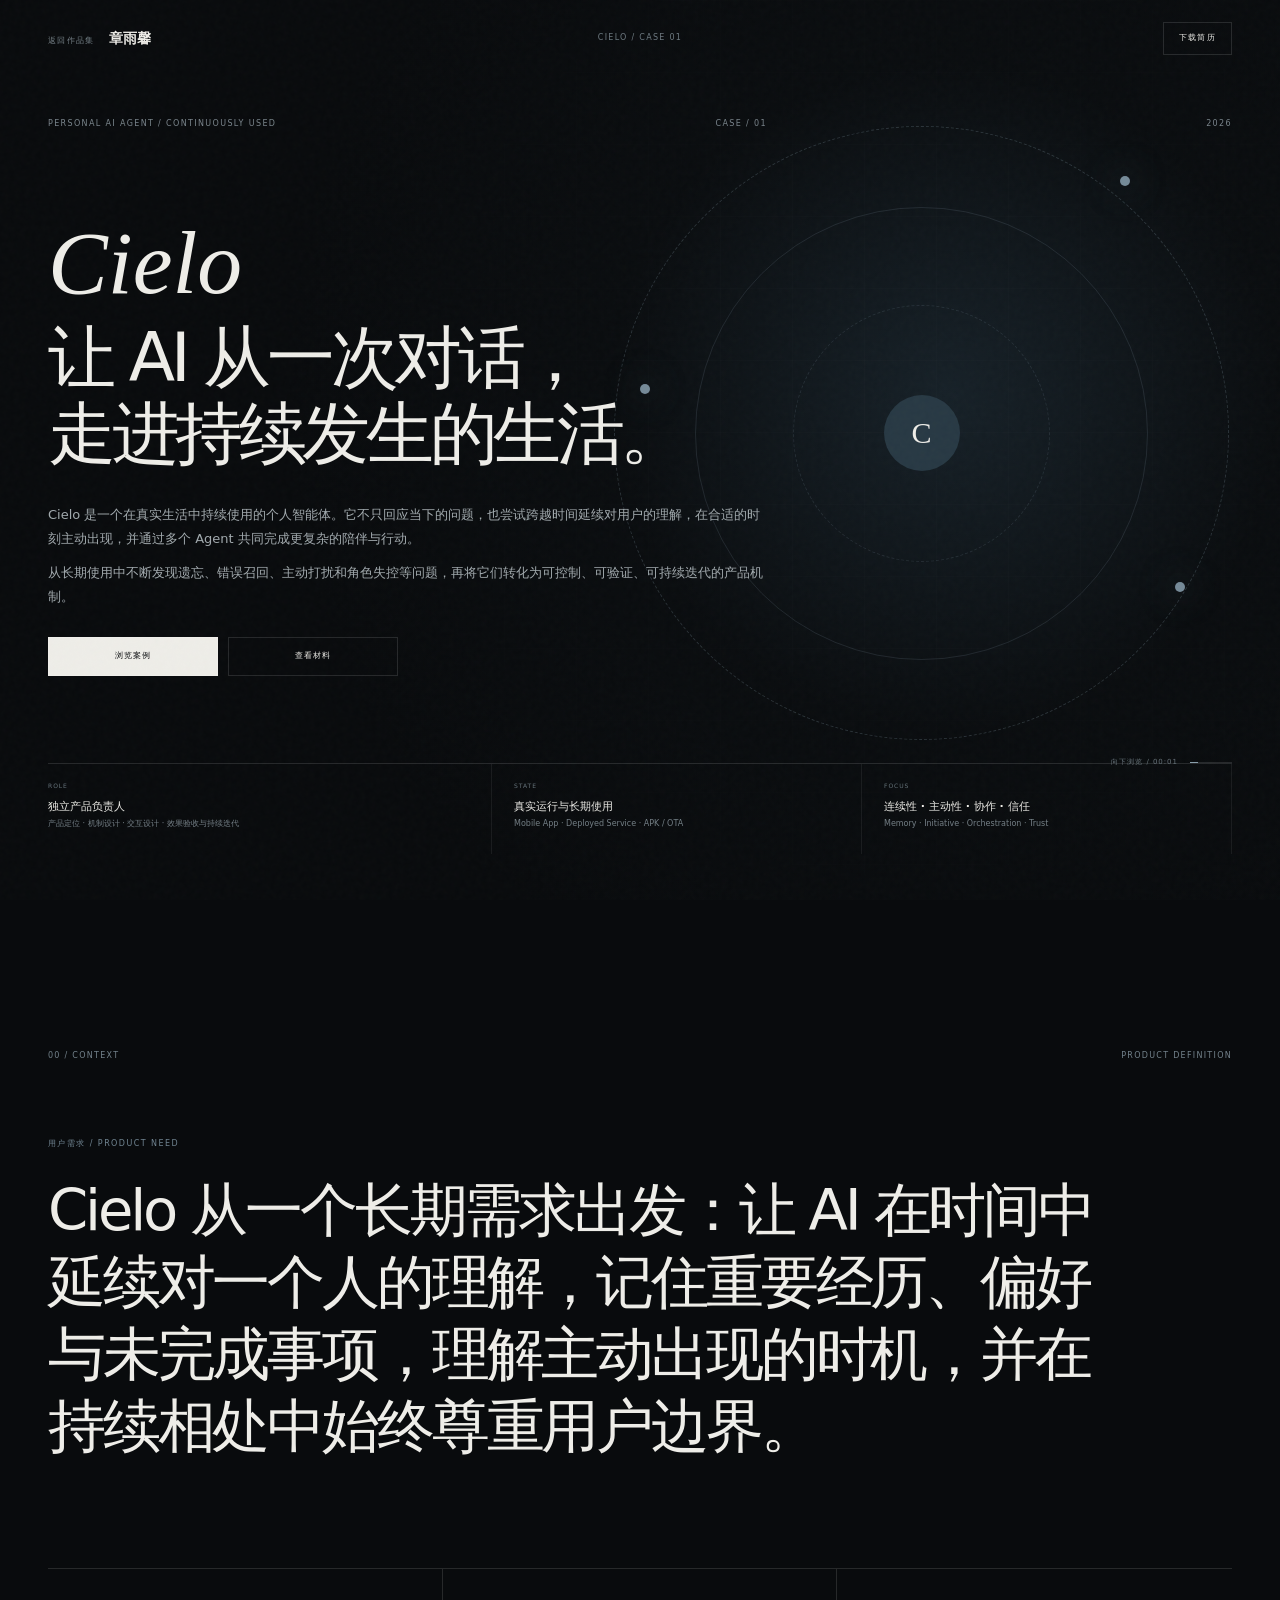
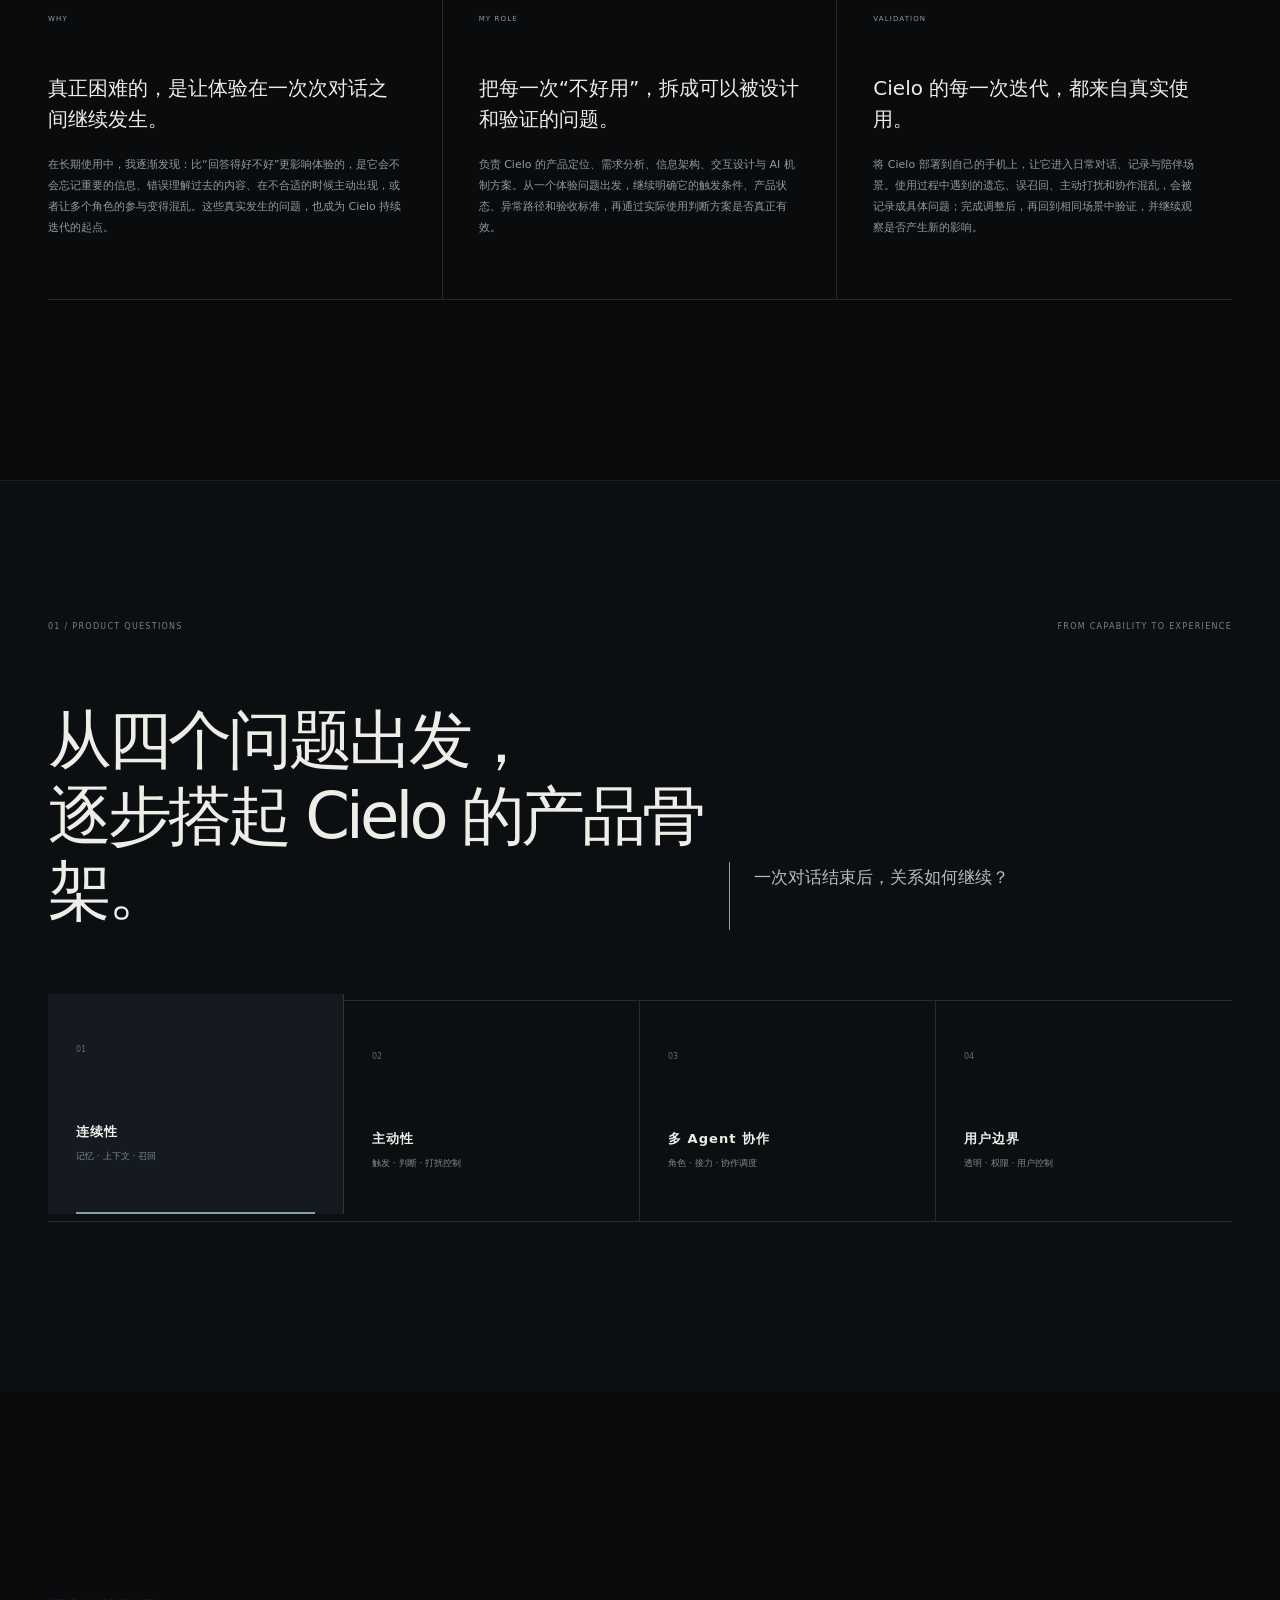
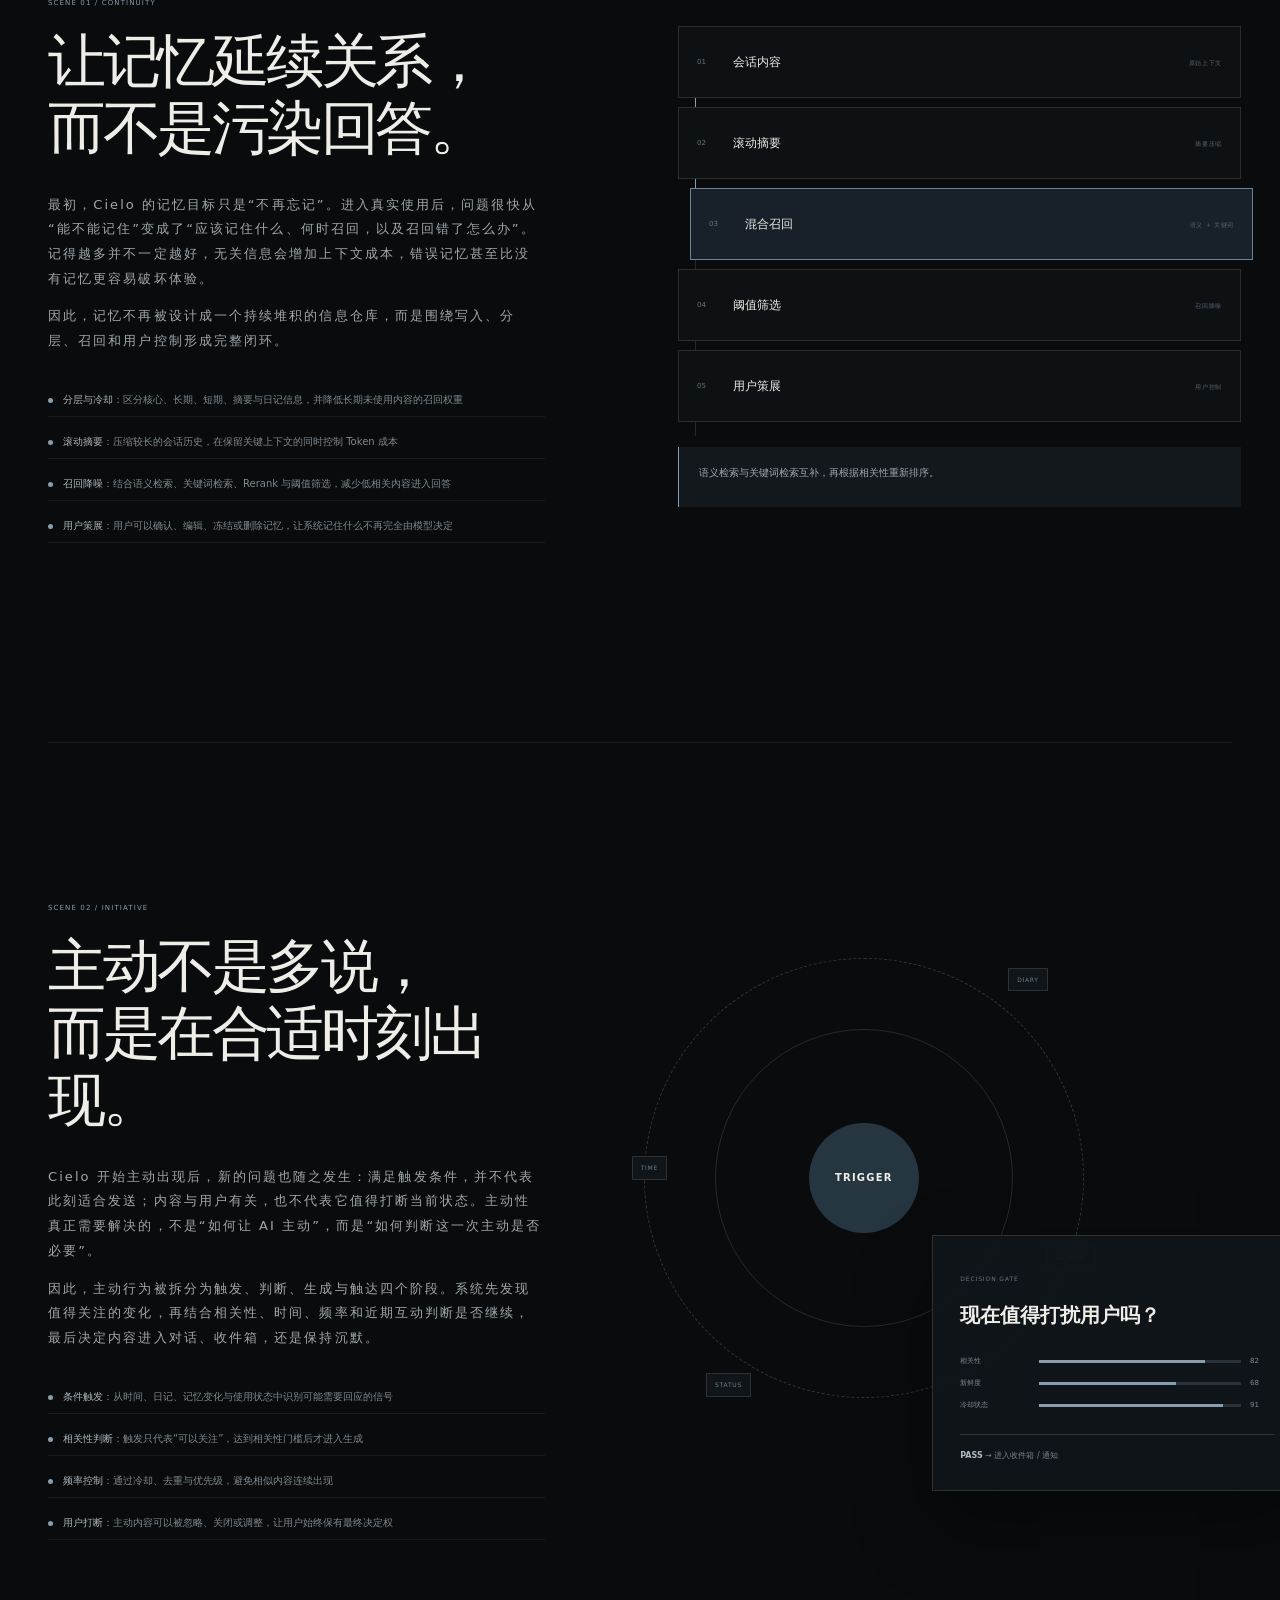
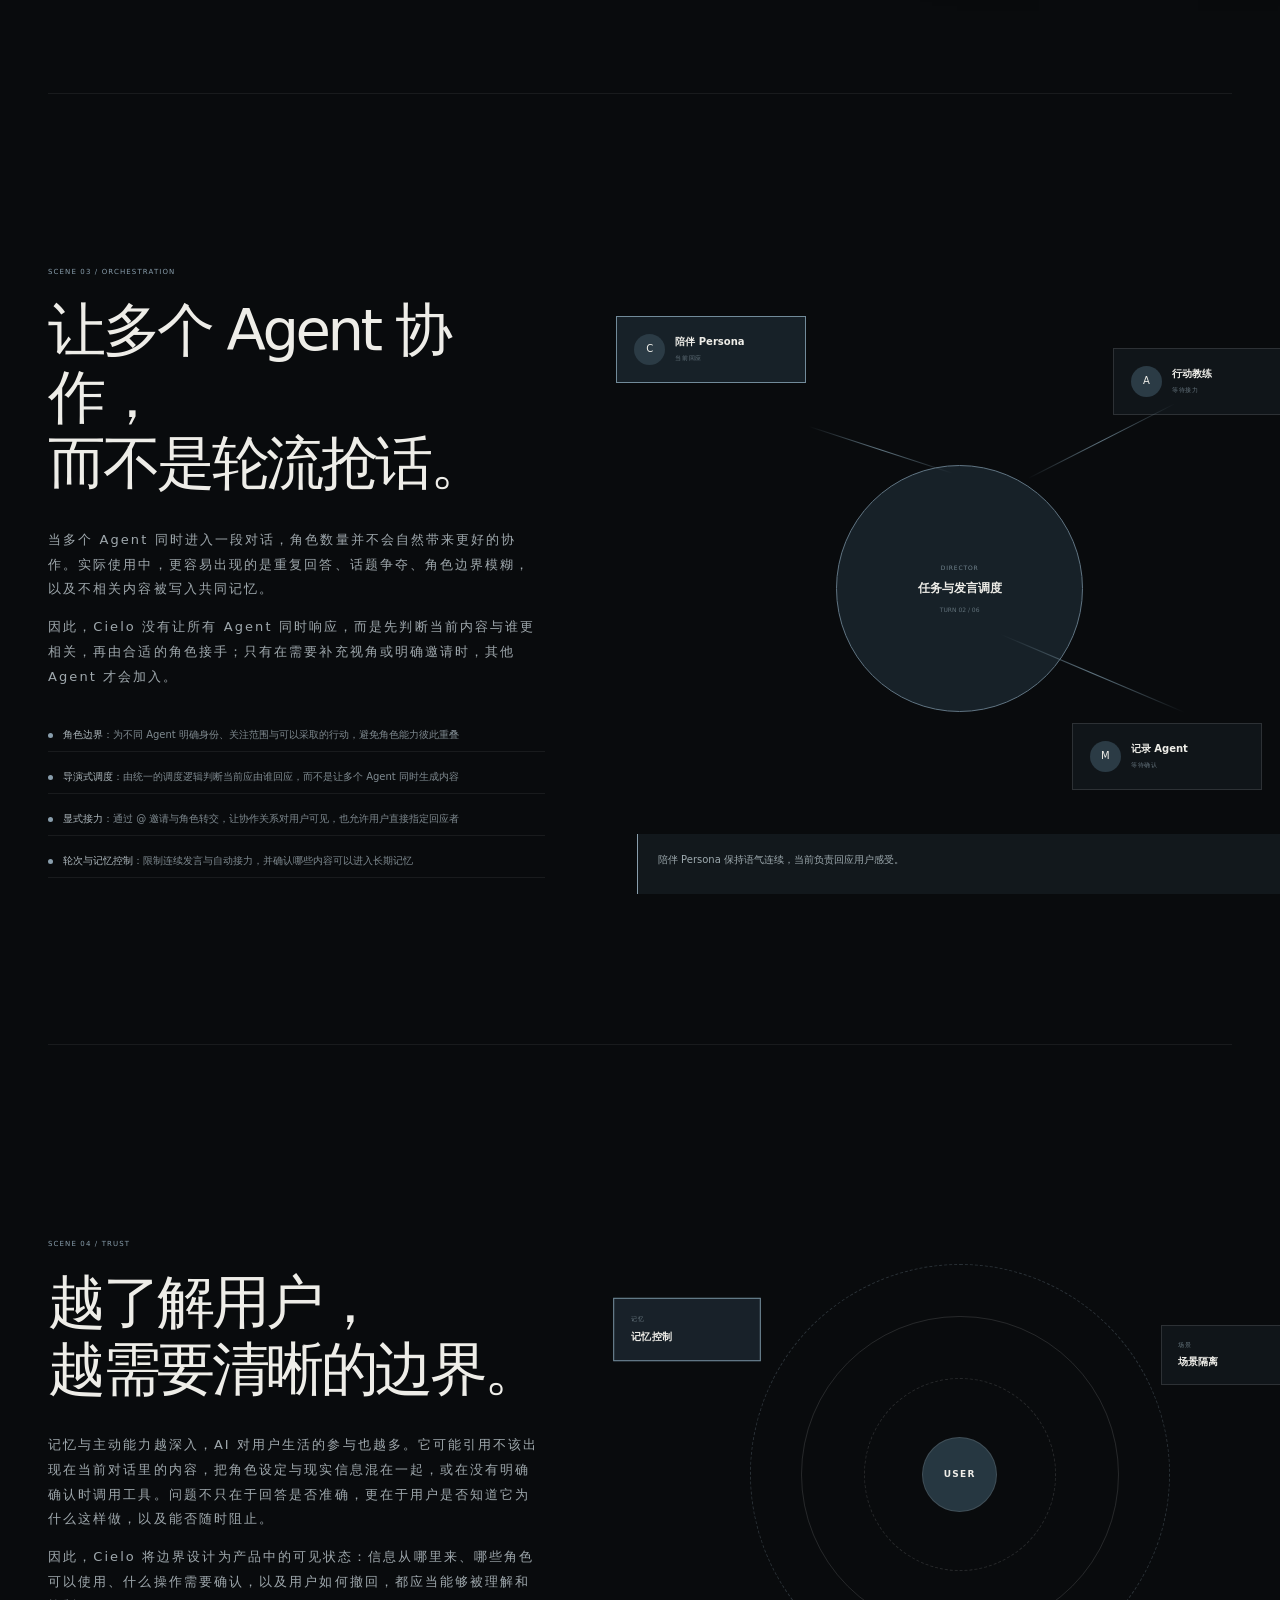
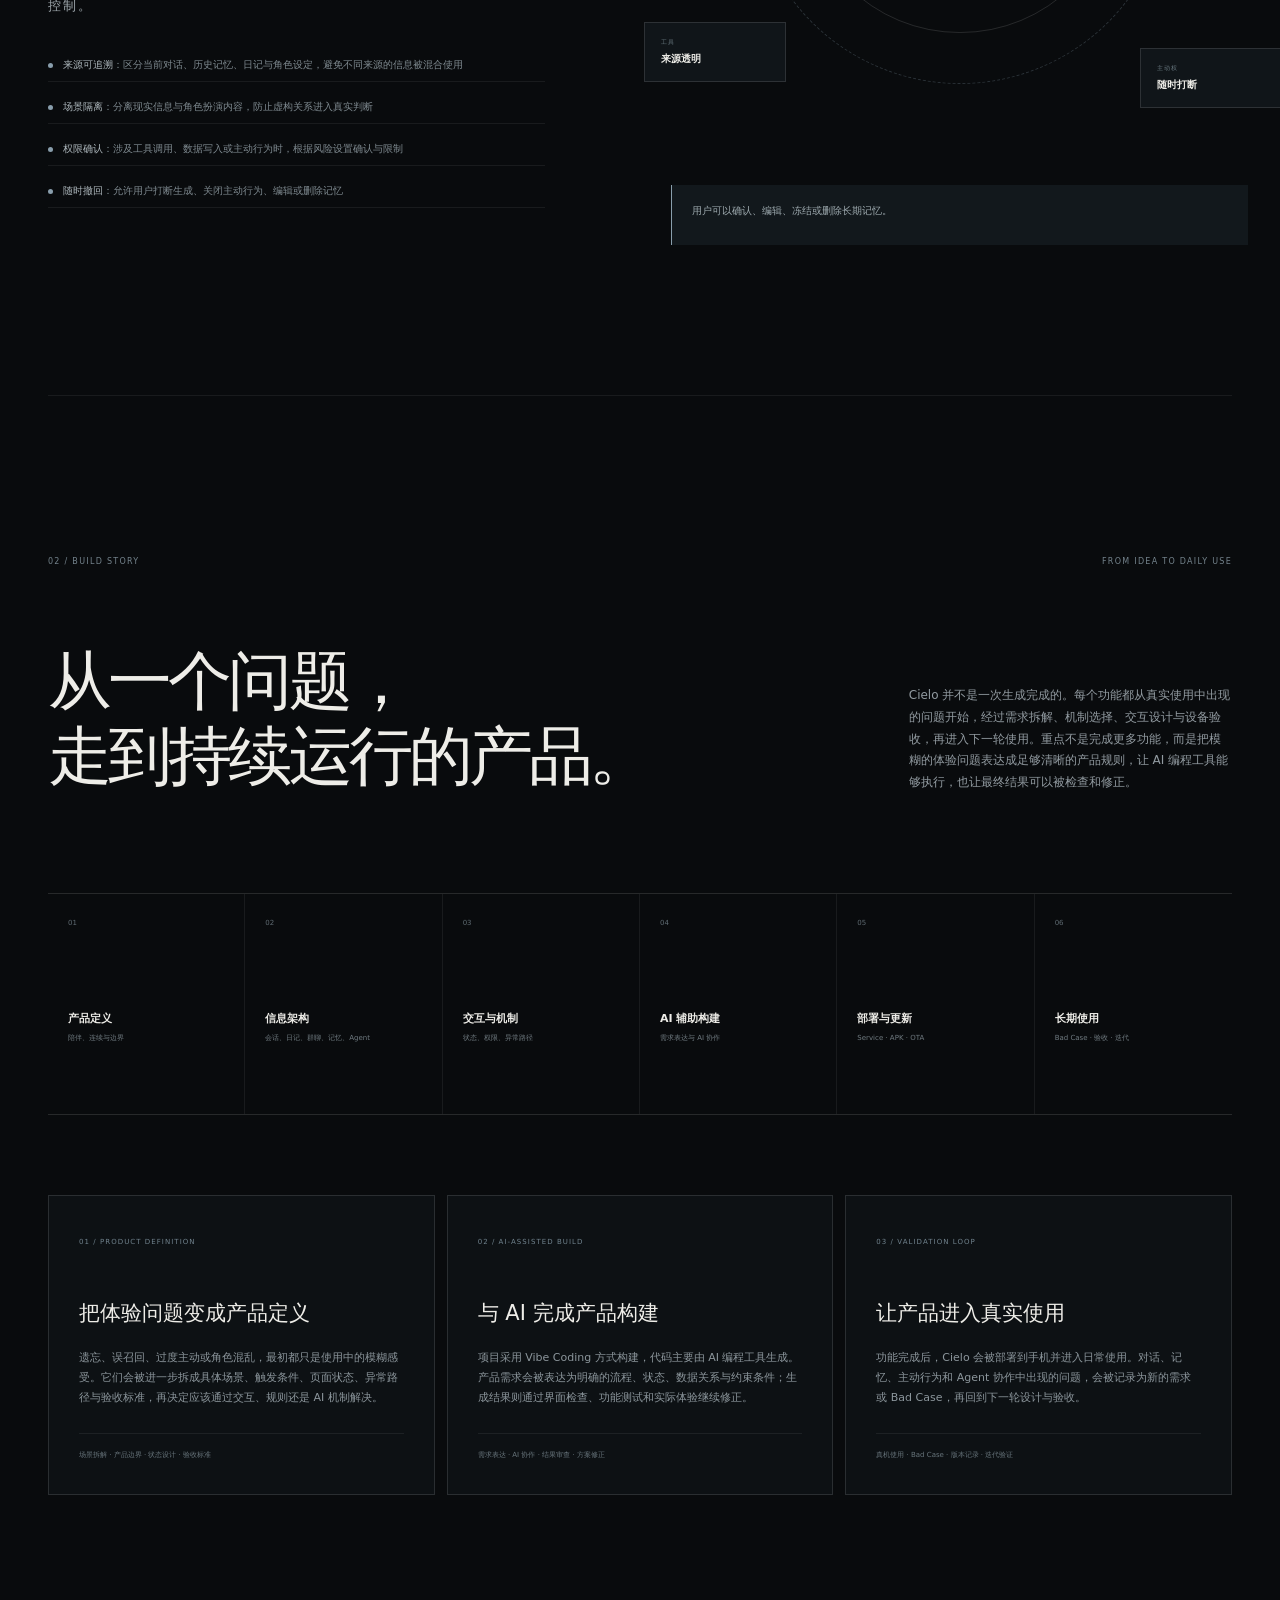
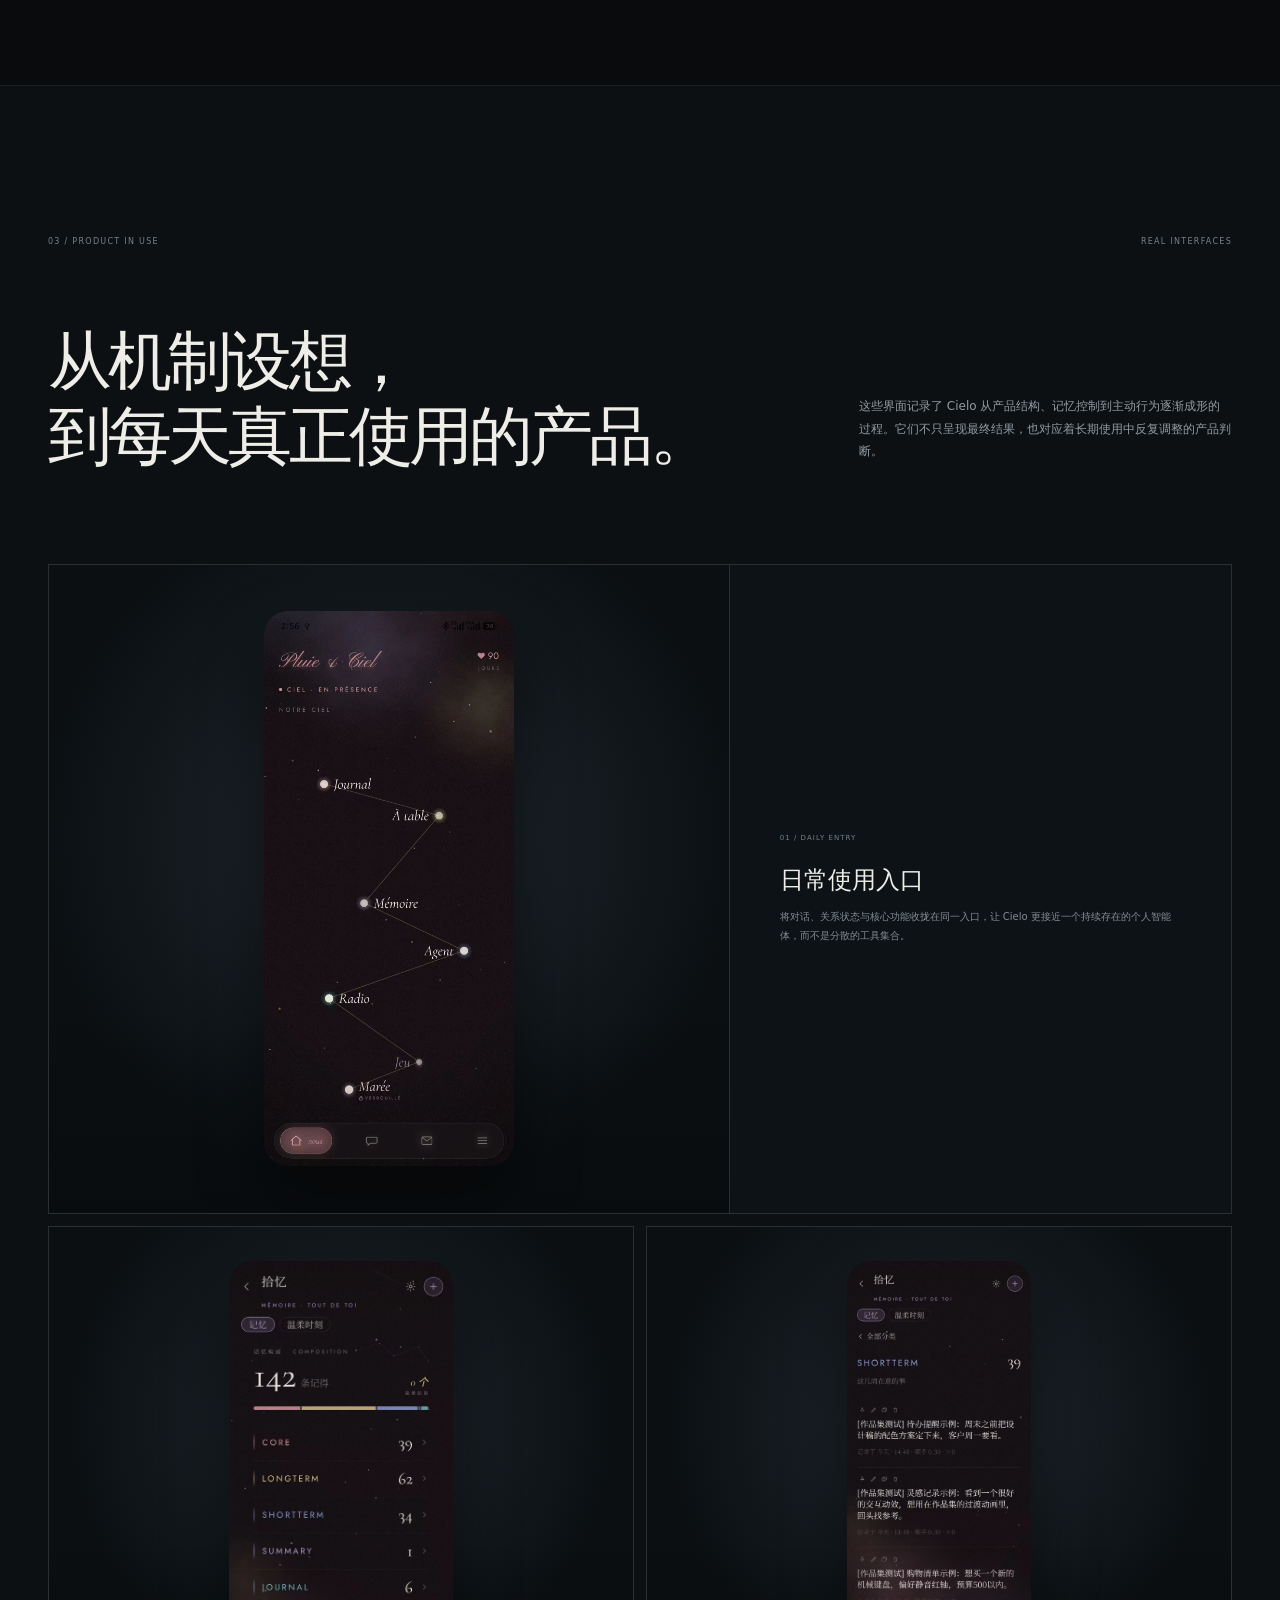
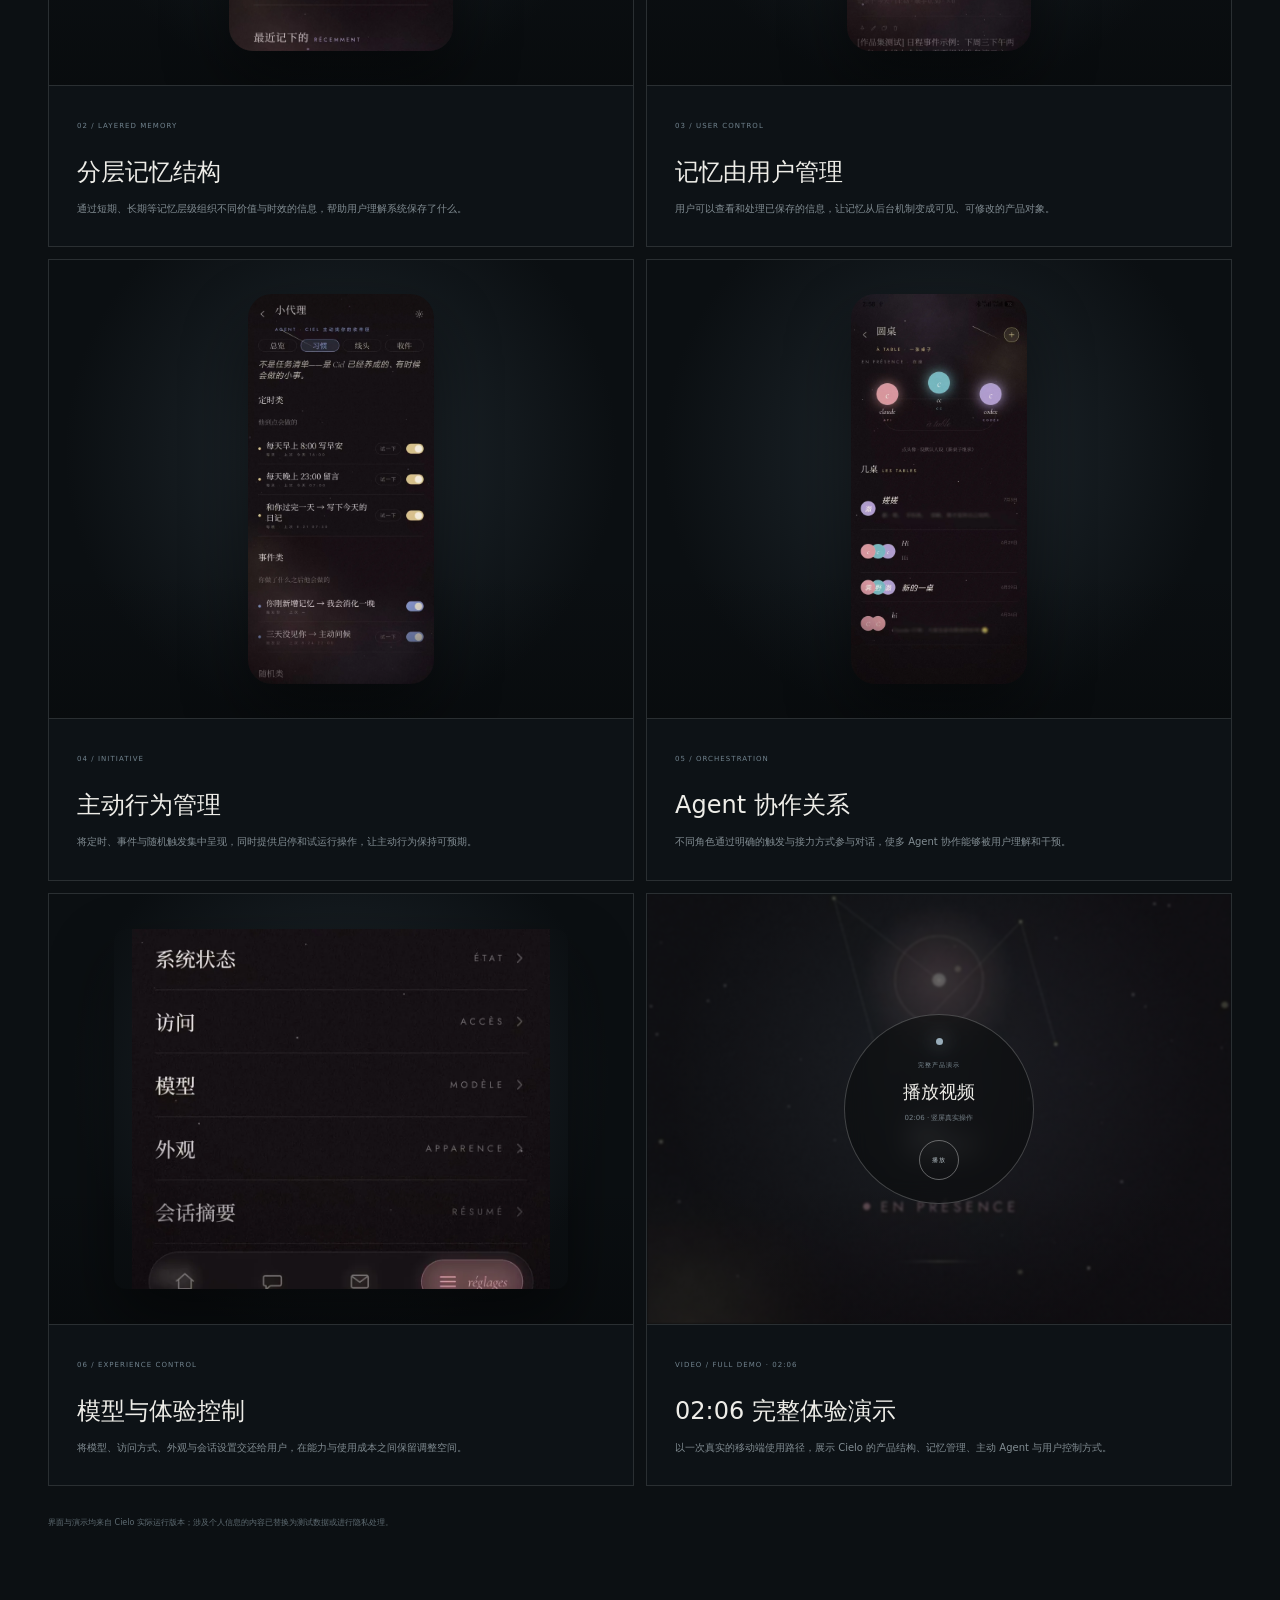
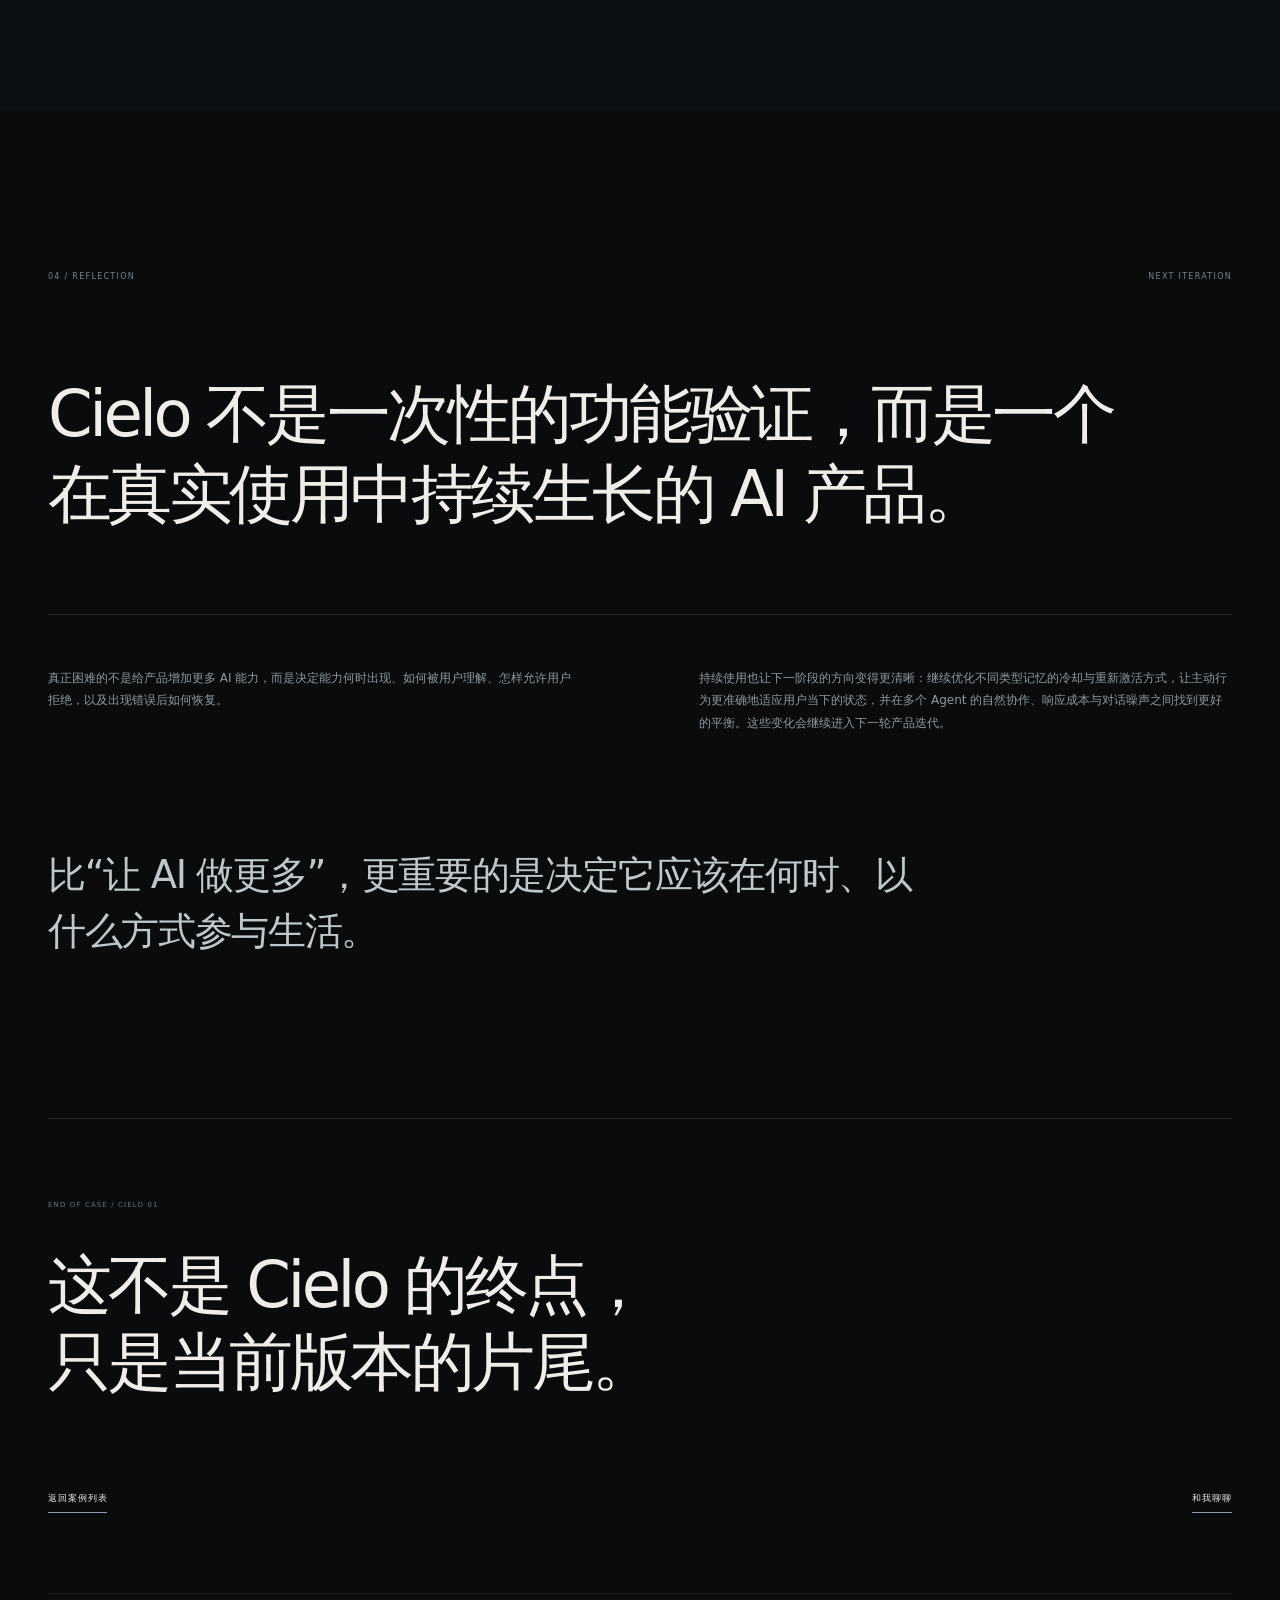
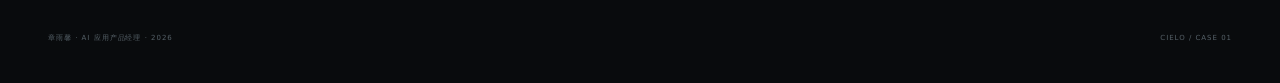
==== cases/cielo.html @ 3bcd524c "Redesign AI product manager portfolio" ====
<!doctype html>
<html lang="zh-CN">
<head>
  <meta charset="utf-8">
  <meta name="viewport" content="width=device-width, initial-scale=1">
  <meta name="description" content="Cielo 个人智能体产品案例：长期记忆、主动触发、多 Agent 协作与用户边界。">
  <meta name="theme-color" content="#090b0d">
  <title>Cielo｜章雨馨 AI 产品案例</title>
  <link rel="icon" href="data:image/svg+xml,%3Csvg xmlns='http://www.w3.org/2000/svg' viewBox='0 0 64 64'%3E%3Crect width='64' height='64' rx='16' fill='%23090b0d'/%3E%3Ccircle cx='32' cy='32' r='15' fill='none' stroke='%23a8b5bf' stroke-width='2'/%3E%3Ccircle cx='32' cy='32' r='4' fill='%23a8b5bf'/%3E%3C/svg%3E">
  <link rel="stylesheet" href="cielo.css">
  <script src="cielo.js" defer></script>
</head>
<body>
  <a class="skip" href="#content">跳到案例正文</a>
  <div class="grain" aria-hidden="true"></div>
  <div class="page-progress" aria-hidden="true"><i data-progress></i></div>

  <header class="case-nav" data-nav>
    <a class="back" href="../index.html#work"><span>返回作品集</span><b>章雨馨</b></a>
    <p>CIELO / CASE 01</p>
    <a class="resume" href="../assets/zhangyuxin-ai-product-manager.pdf" download>下载简历</a>
  </header>

  <main id="content">
    <section class="case-hero" data-hero>
      <div class="hero-grid" aria-hidden="true"></div>
      <div class="hero-orbit" aria-hidden="true"><i></i><i></i><i></i><b>C</b></div>
      <div class="hero-inner shell">
        <div class="hero-meta enter"><span>PERSONAL AI AGENT / CONTINUOUSLY USED</span><span>CASE / 01</span><span>2026</span></div>
        <div class="hero-main">
          <p class="case-name enter">Cielo</p>
          <h1 class="enter">让 AI 从一次对话，<br>走进持续发生的生活。</h1>
          <div class="hero-summary enter">
            <p>Cielo 是一个在真实生活中持续使用的个人智能体。它不只回应当下的问题，也尝试跨越时间延续对用户的理解，在合适的时刻主动出现，并通过多个 Agent 共同完成更复杂的陪伴与行动。</p>
            <p>从长期使用中不断发现遗忘、错误召回、主动打扰和角色失控等问题，再将它们转化为可控制、可验证、可持续迭代的产品机制。</p>
          </div>
          <div class="hero-actions enter"><a href="#story">浏览案例</a><a href="#evidence">查看材料</a></div>
        </div>
        <div class="hero-bottom enter">
          <div><small>ROLE</small><strong>独立产品负责人</strong><span>产品定位 · 机制设计 · 交互设计 · 效果验收与持续迭代</span></div>
          <div><small>STATE</small><strong>真实运行与长期使用</strong><span>Mobile App · Deployed Service · APK / OTA</span></div>
          <div><small>FOCUS</small><strong>连续性 · 主动性 · 协作 · 信任</strong><span>Memory · Initiative · Orchestration · Trust</span></div>
        </div>
        <a class="scroll" href="#overview"><span>向下浏览 / 00:01</span><i></i></a>
      </div>
    </section>

    <section class="overview shell" id="overview">
        <div class="section-label reveal"><span>00 / CONTEXT</span><span>PRODUCT DEFINITION</span></div>
        <div class="overview-title reveal">
          <span class="overview-eyebrow">用户需求 / PRODUCT NEED</span>
          <p>Cielo 从一个长期需求出发：让 AI 在时间中延续对一个人的理解，记住重要经历、偏好与未完成事项，理解主动出现的时机，并在持续相处中始终尊重用户边界。</p>
        </div>
      <div class="overview-grid reveal">
        <article><span>WHY</span><h2>真正困难的，是让体验在一次次对话之间继续发生。</h2><p>在长期使用中，我逐渐发现：比“回答得好不好”更影响体验的，是它会不会忘记重要的信息、错误理解过去的内容、在不合适的时候主动出现，或者让多个角色的参与变得混乱。这些真实发生的问题，也成为 Cielo 持续迭代的起点。</p></article>
        <article><span>MY ROLE</span><h2>把每一次“不好用”，拆成可以被设计和验证的问题。</h2><p>负责 Cielo 的产品定位、需求分析、信息架构、交互设计与 AI 机制方案。从一个体验问题出发，继续明确它的触发条件、产品状态、异常路径和验收标准，再通过实际使用判断方案是否真正有效。</p></article>
        <article><span>VALIDATION</span><h2>Cielo 的每一次迭代，都来自真实使用。</h2><p>将 Cielo 部署到自己的手机上，让它进入日常对话、记录与陪伴场景。使用过程中遇到的遗忘、误召回、主动打扰和协作混乱，会被记录成具体问题；完成调整后，再回到相同场景中验证，并继续观察是否产生新的影响。</p></article>
      </div>
    </section>

    <section class="questions" id="story">
      <div class="shell">
        <div class="section-label reveal"><span>01 / PRODUCT QUESTIONS</span><span>FROM CAPABILITY TO EXPERIENCE</span></div>
        <div class="questions-head reveal"><h2>从四个问题出发，<br>逐步搭起 Cielo 的产品骨架。</h2><p data-question-copy>一次对话结束后，关系如何继续？</p></div>
        <div class="question-strip reveal" data-question-strip>
          <button class="is-active" type="button" data-question="一次对话结束后，关系如何继续？" data-target="continuity" aria-controls="continuity"><span>01</span><b>连续性</b><small>记忆 · 上下文 · 召回</small></button>
          <button type="button" data-question="AI 什么时候应该主动，什么时候应该保持沉默？" data-target="initiative" aria-controls="initiative"><span>02</span><b>主动性</b><small>触发 · 判断 · 打扰控制</small></button>
          <button type="button" data-question="多个 Agent 如何协作，而不是同时制造噪声？" data-target="orchestration" aria-controls="orchestration"><span>03</span><b>多 Agent 协作</b><small>角色 · 接力 · 协作调度</small></button>
          <button type="button" data-question="当 AI 更了解用户，如何确保它不越界？" data-target="trust" aria-controls="trust"><span>04</span><b>用户边界</b><small>透明 · 权限 · 用户控制</small></button>
        </div>
      </div>
    </section>

    <section class="mechanisms" aria-label="Cielo 产品机制">
      <aside class="scene-index" aria-label="场景导航">
        <span>SCENES</span>
        <a class="is-active" href="#continuity" data-scene-link="continuity">01</a>
        <a href="#initiative" data-scene-link="initiative">02</a>
        <a href="#orchestration" data-scene-link="orchestration">03</a>
        <a href="#trust" data-scene-link="trust">04</a>
      </aside>

      <article class="mechanism scene-continuity" id="continuity" data-scene="continuity">
        <div class="scene-copy reveal"><p>SCENE 01 / CONTINUITY</p><h2>让记忆延续关系，<br>而不是污染回答。</h2><p>最初，Cielo 的记忆目标只是“不再忘记”。进入真实使用后，问题很快从“能不能记住”变成了“应该记住什么、何时召回，以及召回错了怎么办”。记得越多并不一定越好，无关信息会增加上下文成本，错误记忆甚至比没有记忆更容易破坏体验。</p><p>因此，记忆不再被设计成一个持续堆积的信息仓库，而是围绕写入、分层、召回和用户控制形成完整闭环。</p><ul><li><b>分层与冷却</b>：区分核心、长期、短期、摘要与日记信息，并降低长期未使用内容的召回权重</li><li><b>滚动摘要</b>：压缩较长的会话历史，在保留关键上下文的同时控制 Token 成本</li><li><b>召回降噪</b>：结合语义检索、关键词检索、Rerank 与阈值筛选，减少低相关内容进入回答</li><li><b>用户策展</b>：用户可以确认、编辑、冻结或删除记忆，让系统记住什么不再完全由模型决定</li></ul></div>
        <div class="memory-machine reveal" data-memory-machine>
          <div class="machine-rail" aria-hidden="true"><i></i></div>
          <button type="button" data-node-copy="从当前会话提取可能影响未来互动的信息。"><span>01</span><b>会话内容</b><small>原始上下文</small></button>
          <button type="button" data-node-copy="滚动摘要压缩历史信息，控制上下文和 Token 成本。"><span>02</span><b>滚动摘要</b><small>摘要压缩</small></button>
          <button class="is-active" type="button" data-node-copy="语义检索与关键词检索互补，再根据相关性重新排序。"><span>03</span><b>混合召回</b><small>语义 + 关键词</small></button>
          <button type="button" data-node-copy="过滤低相关信息，避免“记得太多”反而干扰回答。"><span>04</span><b>阈值筛选</b><small>召回降噪</small></button>
          <button type="button" data-node-copy="记忆写入前后保留用户确认、编辑、冻结和删除能力。"><span>05</span><b>用户策展</b><small>用户控制</small></button>
          <p data-memory-copy>语义检索与关键词检索互补，再根据相关性重新排序。</p>
        </div>
      </article>

      <article class="mechanism scene-initiative" id="initiative" data-scene="initiative">
        <div class="scene-copy reveal"><p>SCENE 02 / INITIATIVE</p><h2>主动不是多说，<br>而是在合适时刻出现。</h2><p>Cielo 开始主动出现后，新的问题也随之发生：满足触发条件，并不代表此刻适合发送；内容与用户有关，也不代表它值得打断当前状态。主动性真正需要解决的，不是“如何让 AI 主动”，而是“如何判断这一次主动是否必要”。</p><p>因此，主动行为被拆分为触发、判断、生成与触达四个阶段。系统先发现值得关注的变化，再结合相关性、时间、频率和近期互动判断是否继续，最后决定内容进入对话、收件箱，还是保持沉默。</p><ul><li><b>条件触发</b>：从时间、日记、记忆变化与使用状态中识别可能需要回应的信号</li><li><b>相关性判断</b>：触发只代表“可以关注”，达到相关性门槛后才进入生成</li><li><b>频率控制</b>：通过冷却、去重与优先级，避免相似内容连续出现</li><li><b>用户打断</b>：主动内容可以被忽略、关闭或调整，让用户始终保有最终决定权</li></ul></div>
        <div class="initiative-stage reveal">
          <div class="trigger-orbit" aria-hidden="true"><i class="t1">TIME</i><i class="t2">DIARY</i><i class="t3">MEMORY</i><i class="t4">STATUS</i><b>TRIGGER</b></div>
          <div class="decision-gate"><small>DECISION GATE</small><strong>现在值得打扰用户吗？</strong><div><span>相关性</span><i style="--score:82%"></i><em>82</em></div><div><span>新鲜度</span><i style="--score:68%"></i><em>68</em></div><div><span>冷却状态</span><i style="--score:91%"></i><em>91</em></div><p><b>PASS</b> → 进入收件箱 / 通知</p></div>
        </div>
      </article>

      <article class="mechanism scene-orchestration" id="orchestration" data-scene="orchestration">
        <div class="scene-copy reveal"><p>SCENE 03 / ORCHESTRATION</p><h2>让多个 Agent 协作，<br>而不是轮流抢话。</h2><p>当多个 Agent 同时进入一段对话，角色数量并不会自然带来更好的协作。实际使用中，更容易出现的是重复回答、话题争夺、角色边界模糊，以及不相关内容被写入共同记忆。</p><p>因此，Cielo 没有让所有 Agent 同时响应，而是先判断当前内容与谁更相关，再由合适的角色接手；只有在需要补充视角或明确邀请时，其他 Agent 才会加入。</p><ul><li><b>角色边界</b>：为不同 Agent 明确身份、关注范围与可以采取的行动，避免角色能力彼此重叠</li><li><b>导演式调度</b>：由统一的调度逻辑判断当前应由谁回应，而不是让多个 Agent 同时生成内容</li><li><b>显式接力</b>：通过 @ 邀请与角色转交，让协作关系对用户可见，也允许用户直接指定回应者</li><li><b>轮次与记忆控制</b>：限制连续发言与自动接力，并确认哪些内容可以进入长期记忆</li></ul></div>
        <div class="agent-stage reveal" data-agent-stage>
          <div class="director"><small>DIRECTOR</small><b>任务与发言调度</b><span>TURN 02 / 06</span></div>
          <button class="agent a1 is-active" type="button" data-agent-copy="陪伴 Persona 保持语气连续，当前负责回应用户感受。"><i>C</i><b>陪伴 Persona</b><span>当前回应</span></button>
          <button class="agent a2" type="button" data-agent-copy="行动教练在明确接力后提供可执行建议，不主动覆盖当前对话。"><i>A</i><b>行动教练</b><span>等待接力</span></button>
          <button class="agent a3" type="button" data-agent-copy="记录 Agent 只在获得确认后写入长期记忆。"><i>M</i><b>记录 Agent</b><span>等待确认</span></button>
          <div class="agent-lines" aria-hidden="true"><i></i><i></i><i></i></div>
          <p data-agent-copy-output>陪伴 Persona 保持语气连续，当前负责回应用户感受。</p>
        </div>
      </article>

      <article class="mechanism scene-trust" id="trust" data-scene="trust">
        <div class="scene-copy reveal"><p>SCENE 04 / TRUST</p><h2>越了解用户，<br>越需要清晰的边界。</h2><p>记忆与主动能力越深入，AI 对用户生活的参与也越多。它可能引用不该出现在当前对话里的内容，把角色设定与现实信息混在一起，或在没有明确确认时调用工具。问题不只在于回答是否准确，更在于用户是否知道它为什么这样做，以及能否随时阻止。</p><p>因此，Cielo 将边界设计为产品中的可见状态：信息从哪里来、哪些角色可以使用、什么操作需要确认，以及用户如何撤回，都应当能够被理解和控制。</p><ul><li><b>来源可追溯</b>：区分当前对话、历史记忆、日记与角色设定，避免不同来源的信息被混合使用</li><li><b>场景隔离</b>：分离现实信息与角色扮演内容，防止虚构关系进入真实判断</li><li><b>权限确认</b>：涉及工具调用、数据写入或主动行为时，根据风险设置确认与限制</li><li><b>随时撤回</b>：允许用户打断生成、关闭主动行为、编辑或删除记忆</li></ul></div>
        <div class="trust-stage reveal" data-trust-stage>
          <div class="trust-rings" aria-hidden="true"><i></i><i></i><i></i><b>USER</b></div>
          <button class="is-active" type="button" data-trust-copy="用户可以确认、编辑、冻结或删除长期记忆。"><span>记忆</span><b>记忆控制</b></button>
          <button type="button" data-trust-copy="现实记忆与角色扮演内容使用独立边界。"><span>场景</span><b>场景隔离</b></button>
          <button type="button" data-trust-copy="工具调用和模型来源在交互中保持可见。"><span>工具</span><b>来源透明</b></button>
          <button type="button" data-trust-copy="用户可以忽略、打断或恢复 Agent 行为。"><span>主动权</span><b>随时打断</b></button>
          <p data-trust-output>用户可以确认、编辑、冻结或删除长期记忆。</p>
        </div>
      </article>
    </section>

    <section class="build-story shell">
      <div class="section-label reveal"><span>02 / BUILD STORY</span><span>FROM IDEA TO DAILY USE</span></div>
      <div class="build-head reveal"><h2>从一个问题，<br>走到持续运行的产品。</h2><p>Cielo 并不是一次生成完成的。每个功能都从真实使用中出现的问题开始，经过需求拆解、机制选择、交互设计与设备验收，再进入下一轮使用。重点不是完成更多功能，而是把模糊的体验问题表达成足够清晰的产品规则，让 AI 编程工具能够执行，也让最终结果可以被检查和修正。</p></div>
      <ol class="build-track reveal">
        <li><span>01</span><b>产品定义</b><small>陪伴、连续与边界</small></li>
        <li><span>02</span><b>信息架构</b><small>会话、日记、群聊、记忆、Agent</small></li>
        <li><span>03</span><b>交互与机制</b><small>状态、权限、异常路径</small></li>
        <li><span>04</span><b>AI 辅助构建</b><small>需求表达与 AI 协作</small></li>
        <li><span>05</span><b>部署与更新</b><small>Service · APK · OTA</small></li>
        <li><span>06</span><b>长期使用</b><small>Bad Case · 验收 · 迭代</small></li>
      </ol>
      <div class="role-boundary reveal">
        <article><span>01 / PRODUCT DEFINITION</span><h3>把体验问题变成产品定义</h3><p>遗忘、误召回、过度主动或角色混乱，最初都只是使用中的模糊感受。它们会被进一步拆成具体场景、触发条件、页面状态、异常路径与验收标准，再决定应该通过交互、规则还是 AI 机制解决。</p><small>场景拆解 · 产品边界 · 状态设计 · 验收标准</small></article>
        <article><span>02 / AI-ASSISTED BUILD</span><h3>与 AI 完成产品构建</h3><p>项目采用 Vibe Coding 方式构建，代码主要由 AI 编程工具生成。产品需求会被表达为明确的流程、状态、数据关系与约束条件；生成结果则通过界面检查、功能测试和实际体验继续修正。</p><small>需求表达 · AI 协作 · 结果审查 · 方案修正</small></article>
        <article><span>03 / VALIDATION LOOP</span><h3>让产品进入真实使用</h3><p>功能完成后，Cielo 会被部署到手机并进入日常使用。对话、记忆、主动行为和 Agent 协作中出现的问题，会被记录为新的需求或 Bad Case，再回到下一轮设计与验收。</p><small>真机使用 · Bad Case · 版本记录 · 迭代验证</small></article>
      </div>
    </section>

    <section class="evidence" id="evidence">
      <div class="shell">
        <div class="section-label reveal"><span>03 / PRODUCT IN USE</span><span>REAL INTERFACES</span></div>
        <div class="evidence-head reveal"><h2>从机制设想，<br>到每天真正使用的产品。</h2><p>这些界面记录了 Cielo 从产品结构、记忆控制到主动行为逐渐成形的过程。它们不只呈现最终结果，也对应着长期使用中反复调整的产品判断。</p></div>
        <div class="evidence-grid reveal">
          <article class="evidence-card evidence-cover is-wide">
            <div class="shot-stage"><img src="../assets/cielo/home.webp" alt="Cielo 深色首页，使用星图连接日记、圆桌、记忆、Agent 等功能" loading="lazy"></div>
            <div class="evidence-caption"><span>01 / DAILY ENTRY</span><h3>日常使用入口</h3><p>将对话、关系状态与核心功能收拢在同一入口，让 Cielo 更接近一个持续存在的个人智能体，而不是分散的工具集合。</p></div>
          </article>
          <article class="evidence-card">
            <div class="shot-stage"><img src="../assets/cielo/memory-overview.webp" alt="Cielo 分层记忆总览，包含核心记忆、长期记忆、短期记忆、摘要和日记" loading="lazy"></div>
            <div class="evidence-caption"><span>02 / LAYERED MEMORY</span><h3>分层记忆结构</h3><p>通过短期、长期等记忆层级组织不同价值与时效的信息，帮助用户理解系统保存了什么。</p></div>
          </article>
          <article class="evidence-card">
            <div class="shot-stage"><img src="../assets/cielo/memory-control.webp" alt="使用作品集测试数据的记忆列表，提供固定、编辑、复制和删除操作" loading="lazy"></div>
            <div class="evidence-caption"><span>03 / USER CONTROL</span><h3>记忆由用户管理</h3><p>用户可以查看和处理已保存的信息，让记忆从后台机制变成可见、可修改的产品对象。</p></div>
          </article>
          <article class="evidence-card">
            <div class="shot-stage"><img src="../assets/cielo/initiative.webp" alt="Cielo 小代理主动触发页面，展示定时与事件触发及开关" loading="lazy"></div>
            <div class="evidence-caption"><span>04 / INITIATIVE</span><h3>主动行为管理</h3><p>将定时、事件与随机触发集中呈现，同时提供启停和试运行操作，让主动行为保持可预期。</p></div>
          </article>
          <article class="evidence-card">
            <div class="shot-stage"><img src="../assets/cielo/orchestration.webp" alt="Cielo 圆桌页面，展示多个 Agent 共同参与的房间" loading="lazy"></div>
            <div class="evidence-caption"><span>05 / ORCHESTRATION</span><h3>Agent 协作关系</h3><p>不同角色通过明确的触发与接力方式参与对话，使多 Agent 协作能够被用户理解和干预。</p></div>
          </article>
          <article class="evidence-card settings-evidence">
            <div class="shot-stage"><img src="../assets/cielo/settings-controls.webp" alt="Cielo 设置页局部，包含系统状态、访问、模型、外观和会话摘要" loading="lazy"></div>
            <div class="evidence-caption"><span>06 / EXPERIENCE CONTROL</span><h3>模型与体验控制</h3><p>将模型、访问方式、外观与会话设置交还给用户，在能力与使用成本之间保留调整空间。</p></div>
          </article>
          <article class="evidence-card video-card" id="demo">
            <button class="shot-stage video-launch" type="button" data-open-video aria-label="播放 Cielo 完整产品演示，时长 2 分 06 秒"><img src="../assets/cielo/splash.webp" alt="" loading="lazy"><div class="video-status"><i></i><span>完整产品演示</span><b>播放视频</b><small>02:06 · 竖屏真实操作</small></div></button>
            <div class="evidence-caption"><span>VIDEO / FULL DEMO · 02:06</span><h3>02:06 完整体验演示</h3><p>以一次真实的移动端使用路径，展示 Cielo 的产品结构、记忆管理、主动 Agent 与用户控制方式。</p></div>
          </article>
        </div>
        <p class="material-note reveal">界面与演示均来自 Cielo 实际运行版本；涉及个人信息的内容已替换为测试数据或进行隐私处理。</p>
      </div>
    </section>

    <section class="reflection shell">
      <div class="section-label reveal"><span>04 / REFLECTION</span><span>NEXT ITERATION</span></div>
      <blockquote class="reveal">Cielo 不是一次性的功能验证，而是一个在真实使用中持续生长的 AI 产品。</blockquote>
      <div class="reflection-grid reveal"><p>真正困难的不是给产品增加更多 AI 能力，而是决定能力何时出现、如何被用户理解、怎样允许用户拒绝，以及出现错误后如何恢复。</p><p>持续使用也让下一阶段的方向变得更清晰：继续优化不同类型记忆的冷却与重新激活方式，让主动行为更准确地适应用户当下的状态，并在多个 Agent 的自然协作、响应成本与对话噪声之间找到更好的平衡。这些变化会继续进入下一轮产品迭代。</p></div>
      <p class="reflection-statement reveal">比“让 AI 做更多”，更重要的是决定它应该在何时、以什么方式参与生活。</p>
      <div class="case-outro reveal"><span>END OF CASE / CIELO 01</span><h2>这不是 Cielo 的终点，<br>只是当前版本的片尾。</h2><div class="case-end"><a href="../index.html#work">返回案例列表</a><a href="../index.html#contact">和我聊聊</a></div></div>
    </section>
  </main>

  <div class="video-modal" data-video-modal aria-hidden="true" role="dialog" aria-modal="true" aria-labelledby="video-modal-title">
    <button class="video-close" type="button" data-close-video>关闭</button>
    <div class="video-modal-inner">
      <div class="video-player-frame">
        <video data-demo-video controls playsinline preload="metadata" poster="../assets/cielo/splash.webp">
          <source src="../assets/cielo/demo-full.mp4" type="video/mp4">
          您的浏览器暂不支持 HTML5 视频播放。
        </video>
      </div>
      <aside class="video-notes">
        <p>REAL PRODUCT DEMO / 02:06</p>
        <h2 id="video-modal-title">Cielo<br>完整操作演示</h2>
        <ol><li><span>01</span>进入真实运行产品</li><li><span>02</span>查看并编辑分层记忆</li><li><span>03</span>保存作品集测试数据</li><li><span>04</span>通过搜索与对话验证召回</li><li><span>05</span>查看用户可见的控制机制</li></ol>
        <small>演示内容使用作品集专用测试数据，不包含私人记忆与真实敏感信息。</small>
      </aside>
    </div>
  </div>

  <footer class="footer shell"><span>章雨馨 · AI 应用产品经理 · 2026</span><span>CIELO / CASE 01</span></footer>
</body>
</html>
---- cases/cielo.css ----
:root{--bg:#090b0d;--surface:#101419;--surface-2:#151b20;--ink:#eeede8;--muted:#929ba1;--dim:#5f6970;--accent:#899eac;--accent-2:#afbec7;--line:rgba(255,255,255,.12);--line-soft:rgba(255,255,255,.065);--ease:cubic-bezier(.22,.77,.26,1);--shell:min(1280px,calc(100vw - 96px));font-family:Inter,"SF Pro Display","PingFang SC","Microsoft YaHei",system-ui,sans-serif;color-scheme:dark}
*{box-sizing:border-box}html{scroll-behavior:smooth;background:var(--bg)}body{margin:0;background:var(--bg);color:var(--ink);font-size:16px;line-height:1.6;overflow-x:hidden}a{color:inherit;text-decoration:none}button{font:inherit;color:inherit}.shell{width:var(--shell);margin-inline:auto}.skip{position:fixed;z-index:500;left:16px;top:-100px;padding:10px 14px;background:var(--ink);color:var(--bg)}.skip:focus{top:16px}.grain{position:fixed;z-index:200;inset:0;pointer-events:none;opacity:.032;background-image:url("data:image/svg+xml,%3Csvg viewBox='0 0 180 180' xmlns='http://www.w3.org/2000/svg'%3E%3Cfilter id='n'%3E%3CfeTurbulence type='fractalNoise' baseFrequency='.9' numOctaves='3' stitchTiles='stitch'/%3E%3C/filter%3E%3Crect width='100%25' height='100%25' filter='url(%23n)' opacity='.7'/%3E%3C/svg%3E")}.page-progress{position:fixed;z-index:300;left:0;top:0;width:100%;height:2px}.page-progress i{display:block;width:0;height:100%;background:var(--accent)}
.case-nav{position:fixed;z-index:150;left:0;right:0;top:0;height:78px;display:grid;grid-template-columns:1fr auto 1fr;align-items:center;padding-inline:max(48px,calc((100vw - 1280px)/2));border-bottom:1px solid transparent;transition:height .35s,background .35s,border-color .35s,backdrop-filter .35s}.case-nav.is-scrolled{height:64px;background:rgba(9,11,13,.82);border-color:var(--line-soft);backdrop-filter:blur(18px)}.case-nav .back{display:flex;align-items:baseline;gap:15px}.case-nav .back span,.case-nav>p,.resume{font-size:8px;letter-spacing:.16em}.case-nav .back span{color:#758087}.case-nav .back b{font-size:14px}.case-nav>p{margin:0;color:#6d7980}.resume{justify-self:end;padding:9px 15px;border:1px solid var(--line);transition:background .25s,color .25s}.resume:hover{background:var(--ink);color:var(--bg)}
.case-hero{position:relative;min-height:100svh;overflow:hidden;background:radial-gradient(circle at 74% 44%,#172128 0,rgba(12,16,19,.4) 31%,transparent 62%),#090b0d}.hero-grid{position:absolute;inset:0;opacity:.2;background-image:linear-gradient(var(--line-soft) 1px,transparent 1px),linear-gradient(90deg,var(--line-soft) 1px,transparent 1px);background-size:72px 72px;mask-image:radial-gradient(circle at 70% 45%,#000,transparent 68%)}.hero-orbit{position:absolute;right:4vw;top:14vh;width:min(48vw,650px);aspect-ratio:1;border:1px dashed rgba(137,158,172,.25);border-radius:50%;transition:transform .7s var(--ease)}.hero-orbit::before,.hero-orbit::after{content:"";position:absolute;border:1px solid rgba(137,158,172,.16);border-radius:50%}.hero-orbit::before{inset:13%}.hero-orbit::after{inset:29%;border-style:dashed}.hero-orbit i{position:absolute;width:10px;height:10px;border-radius:50%;background:#758a98;box-shadow:0 0 35px rgba(137,158,172,.55)}.hero-orbit i:nth-child(1){left:4%;top:42%}.hero-orbit i:nth-child(2){right:16%;top:8%}.hero-orbit i:nth-child(3){right:7%;bottom:24%}.hero-orbit b{position:absolute;left:50%;top:50%;width:76px;height:76px;display:grid;place-items:center;border-radius:50%;background:#283944;transform:translate(-50%,-50%);font-family:Georgia,serif;font-size:30px;font-weight:400}.hero-inner{position:relative;min-height:100svh;padding:118px 0 46px;display:flex;flex-direction:column}.hero-meta{display:flex;justify-content:space-between;color:#7a858c;font-size:8px;letter-spacing:.17em}.hero-main{width:min(840px,68vw);margin:auto 0}.case-name{margin:0 0 12px;font-family:Georgia,"Times New Roman",serif;font-size:clamp(58px,7vw,104px);font-style:italic;line-height:1}.hero-main h1{margin:0;font-size:clamp(48px,5.3vw,78px);font-weight:520;line-height:1.13;letter-spacing:-.065em}.hero-summary{max-width:680px;margin:30px 0 0;color:#a2aaae;font-size:14px;line-height:1.9}.hero-actions{display:flex;gap:10px;margin-top:32px}.hero-actions a{min-width:170px;padding:12px 18px;border:1px solid var(--line);font-size:8px;letter-spacing:.14em;text-align:center;transition:background .25s,color .25s}.hero-actions a:first-child{background:var(--ink);color:var(--bg)}.hero-actions a:hover{background:var(--accent);color:#081014}.hero-bottom{display:grid;grid-template-columns:1.2fr 1fr 1fr;border-top:1px solid var(--line)}.hero-bottom>div{min-height:90px;padding:17px 22px 0 0;border-right:1px solid var(--line-soft)}.hero-bottom>div+div{padding-left:22px}.hero-bottom small,.hero-bottom strong,.hero-bottom span{display:block}.hero-bottom small{color:#65727a;font-size:6px;letter-spacing:.16em}.hero-bottom strong{margin-top:7px;font-size:11px;font-weight:550}.hero-bottom span{margin-top:3px;color:#737e85;font-size:8px}.scroll{position:absolute;right:0;bottom:132px;display:flex;align-items:center;gap:12px;color:#68747b;font-size:7px;letter-spacing:.14em}.scroll i{width:42px;height:1px;background:linear-gradient(90deg,var(--accent) 20%,var(--line) 20%)}
.enter{opacity:0;filter:blur(9px);transform:translateY(20px);animation:enter .85s var(--ease) forwards}.hero-meta{animation-delay:.05s}.case-name{animation-delay:.12s}.hero-main h1{animation-delay:.18s}.hero-summary{animation-delay:.25s}.hero-actions{animation-delay:.32s}.hero-bottom{animation-delay:.39s}@keyframes enter{to{opacity:1;filter:none;transform:none}}.reveal{opacity:0;filter:blur(8px);transform:translateY(28px);transition:opacity .8s var(--ease),filter .85s,transform .85s var(--ease)}.reveal.is-visible{opacity:1;filter:none;transform:none}
.section-label{display:flex;justify-content:space-between;color:#74838c;font-size:8px;letter-spacing:.16em}.overview{padding:150px 0 180px}.overview-title{max-width:1060px;margin:75px 0 105px}.overview-title p{margin:0;font-size:clamp(38px,4.5vw,66px);font-weight:500;line-height:1.25;letter-spacing:-.055em}.overview-grid{display:grid;grid-template-columns:repeat(3,1fr);border-top:1px solid var(--line);border-bottom:1px solid var(--line)}.overview-grid article{min-height:330px;padding:34px 36px 30px 0;border-right:1px solid var(--line)}.overview-grid article+article{padding-left:36px}.overview-grid article:last-child{border-right:0}.overview-grid span,.scene-copy>p{color:var(--accent);font-size:7px;letter-spacing:.16em}.overview-grid h2{margin:45px 0 20px;font-size:20px;font-weight:530;line-height:1.55}.overview-grid p{color:var(--muted);font-size:11px;line-height:1.9}
.questions{padding:140px 0 170px;border-top:1px solid var(--line-soft);background:#0c0f12}.questions-head{display:grid;grid-template-columns:1.15fr .85fr;align-items:end;margin:70px 0}.questions-head h2{margin:0;font-size:clamp(44px,5vw,72px);font-weight:500;line-height:1.18;letter-spacing:-.06em}.questions-head p{min-height:68px;margin:0;padding-left:24px;border-left:1px solid var(--accent);color:#b5bdc1;font-size:17px;line-height:1.8;transition:opacity .18s,transform .18s}.question-strip{display:grid;grid-template-columns:repeat(4,1fr);border-top:1px solid var(--line);border-bottom:1px solid var(--line)}.question-strip button{position:relative;min-height:220px;padding:28px;text-align:left;border:0;border-right:1px solid var(--line);background:transparent;cursor:pointer;transition:background .35s,transform .4s var(--ease)}.question-strip button:last-child{border-right:0}.question-strip button:hover,.question-strip button.is-active{background:#141a1f;transform:translateY(-7px)}.question-strip button::after{content:"";position:absolute;left:28px;right:100%;bottom:0;height:2px;background:var(--accent);transition:right .4s var(--ease)}.question-strip button.is-active::after{right:28px}.question-strip span,.question-strip b,.question-strip small{display:block}.question-strip span{color:#5f6b72;font-size:8px}.question-strip b{margin-top:65px;font-size:13px;letter-spacing:.08em}.question-strip small{margin-top:7px;color:#7e898f;font-size:9px}
.mechanisms{position:relative}.scene-index{position:fixed;z-index:80;left:18px;top:50%;display:flex;flex-direction:column;align-items:center;gap:11px;opacity:0;visibility:hidden;transform:translateY(-50%);transition:opacity .35s}.scene-index.is-visible{opacity:1;visibility:visible}.scene-index>span{margin-bottom:6px;color:#566169;font-size:6px;letter-spacing:.14em;writing-mode:vertical-rl}.scene-index a{width:28px;height:28px;display:grid;place-items:center;border:1px solid var(--line-soft);color:#68747b;font-size:7px;transition:background .25s,color .25s}.scene-index a.is-active{background:var(--ink);color:var(--bg)}.mechanism{width:var(--shell);min-height:105vh;margin-inline:auto;display:grid;grid-template-columns:42% 58%;align-items:center;gap:6%;padding:150px 0;border-bottom:1px solid var(--line-soft);scroll-margin-top:60px}.scene-copy h2{margin:20px 0 30px;font-size:clamp(42px,4.5vw,68px);font-weight:500;line-height:1.16;letter-spacing:-.06em}.scene-copy>p:not(:first-child){max-width:540px;color:#9fa8ad;font-size:13px;line-height:1.9}.scene-copy ul{display:grid;gap:9px;margin:30px 0 0;padding:0;list-style:none;color:#7f8a90;font-size:10px}.scene-copy li{padding:8px 0;border-bottom:1px solid var(--line-soft)}.scene-copy li::before{content:"";display:inline-block;width:5px;height:5px;margin-right:10px;border-radius:50%;background:var(--accent)}
.memory-machine{position:relative;min-height:650px;display:grid;align-content:center;gap:9px;padding:45px 9%}.memory-machine button{position:relative;z-index:2;display:grid;grid-template-columns:36px 1fr auto;align-items:center;min-height:72px;padding:0 18px;border:1px solid var(--line);background:#0d1114;text-align:left;cursor:pointer;transition:transform .35s var(--ease),background .3s,border-color .3s}.memory-machine button:hover,.memory-machine button.is-active{transform:translateX(12px);background:#182129;border-color:#6d8492}.memory-machine button span{color:#66747d;font-size:7px}.memory-machine button b{font-size:12px;font-weight:520}.memory-machine button small{color:#59656d;font-size:6px;letter-spacing:.12em}.machine-rail{position:absolute;left:calc(9% + 17px);top:19%;bottom:24%;width:1px;background:var(--line)}.machine-rail i{display:block;width:1px;height:36%;background:var(--accent);animation:rail 3s infinite var(--ease)}@keyframes rail{50%{transform:translateY(175%)}}.memory-machine>p,.agent-stage>p,.trust-stage>p{min-height:60px;margin:16px 0 0;padding:17px 20px;border-left:1px solid var(--accent);background:#12181c;color:#9eaaaf;font-size:10px;line-height:1.7}
.initiative-stage{position:relative;min-height:650px}.trigger-orbit{position:absolute;left:4%;top:10%;width:440px;max-width:72%;aspect-ratio:1;border:1px dashed rgba(137,158,172,.3);border-radius:50%;animation:orbitPulse 6s infinite var(--ease)}.trigger-orbit::before{content:"";position:absolute;inset:16%;border:1px solid var(--line);border-radius:50%}.trigger-orbit b{position:absolute;left:50%;top:50%;width:110px;height:110px;display:grid;place-items:center;border-radius:50%;background:#253640;transform:translate(-50%,-50%);font-size:10px;letter-spacing:.12em}.trigger-orbit i{position:absolute;padding:6px 8px;border:1px solid var(--line);background:#101519;color:#728089;font-size:6px;font-style:normal;letter-spacing:.12em}.trigger-orbit .t1{left:-3%;top:45%}.trigger-orbit .t2{right:8%;top:2%}.trigger-orbit .t3{right:-3%;bottom:29%}.trigger-orbit .t4{left:14%;bottom:0}@keyframes orbitPulse{50%{transform:rotate(3deg) scale(1.02)}}.decision-gate{position:absolute;z-index:2;right:0;bottom:8%;width:54%;padding:27px;border:1px solid var(--line);background:rgba(16,21,25,.93);box-shadow:0 35px 70px rgba(0,0,0,.35)}.decision-gate>small{color:#697881;font-size:6px;letter-spacing:.15em}.decision-gate>strong{display:block;margin:10px 0 25px;font-size:20px}.decision-gate>div{display:grid;grid-template-columns:70px 1fr 25px;align-items:center;gap:9px;margin-top:11px;color:#7f8a90;font-size:7px}.decision-gate>div i{height:3px;background:linear-gradient(90deg,var(--accent) var(--score),#293238 var(--score))}.decision-gate>div em{font-style:normal}.decision-gate>p{margin:23px 0 0;padding-top:15px;border-top:1px solid var(--line);color:#76838a;font-size:8px}.decision-gate>p b{color:#aebcc5}
.agent-stage{position:relative;min-height:650px}.director{position:absolute;left:32%;top:34%;width:36%;aspect-ratio:1;display:flex;flex-direction:column;align-items:center;justify-content:center;border:1px solid #607482;border-radius:50%;background:#172128;text-align:center}.director small{color:#73858f;font-size:6px;letter-spacing:.14em}.director b{margin-top:7px;font-size:12px}.director span{margin-top:6px;color:#607079;font-size:6px}.agent{position:absolute;width:190px;padding:17px;border:1px solid var(--line);background:#101519;text-align:left;cursor:pointer;transition:transform .35s,border-color .3s,background .3s}.agent:hover,.agent.is-active{transform:translateY(-6px);border-color:#728b9a;background:#172128}.agent i{width:31px;height:31px;display:grid;place-items:center;float:left;margin-right:10px;border-radius:50%;background:#2b3b45;font-style:normal;font-size:10px}.agent b,.agent span{display:block}.agent b{font-size:10px}.agent span{margin-top:3px;color:#687780;font-size:6px;letter-spacing:.12em}.a1{left:0;top:12%}.a2{right:0;top:16%}.a3{right:6%;bottom:16%}.agent-lines{position:absolute;inset:0;pointer-events:none}.agent-lines i{position:absolute;height:1px;background:linear-gradient(90deg,transparent,#5f7480,transparent);transform-origin:left}.agent-lines i:nth-child(1){left:28%;top:28%;width:22%;transform:rotate(18deg)}.agent-lines i:nth-child(2){left:60%;top:36%;width:24%;transform:rotate(-27deg)}.agent-lines i:nth-child(3){left:56%;top:60%;width:29%;transform:rotate(23deg)}.agent-stage>p{position:absolute;left:3%;right:3%;bottom:0}
.trust-stage{position:relative;min-height:650px}.trust-rings{position:absolute;left:50%;top:43%;width:420px;max-width:74%;aspect-ratio:1;transform:translate(-50%,-50%);border:1px dashed rgba(137,158,172,.26);border-radius:50%}.trust-rings i{position:absolute;border:1px solid var(--line);border-radius:50%}.trust-rings i:nth-child(1){inset:12%}.trust-rings i:nth-child(2){inset:27%;border-style:dashed}.trust-rings i:nth-child(3){inset:41%;background:#263741}.trust-rings b{position:absolute;left:50%;top:50%;transform:translate(-50%,-50%);font-size:9px;letter-spacing:.14em}.trust-stage button{position:absolute;min-width:142px;padding:14px 16px;border:1px solid var(--line);background:#101519;text-align:left;cursor:pointer;transition:background .3s,border-color .3s,transform .3s}.trust-stage button:hover,.trust-stage button.is-active{background:#182129;border-color:#728b9a;transform:scale(1.04)}.trust-stage button span,.trust-stage button b{display:block}.trust-stage button span{color:#697981;font-size:6px;letter-spacing:.13em}.trust-stage button b{margin-top:5px;font-size:10px}.trust-stage button:nth-of-type(1){left:0;top:16%}.trust-stage button:nth-of-type(2){right:0;top:20%}.trust-stage button:nth-of-type(3){left:4%;bottom:25%}.trust-stage button:nth-of-type(4){right:3%;bottom:21%}.trust-stage>p{position:absolute;left:8%;right:8%;bottom:0}
.build-story{padding:160px 0 190px}.build-head{display:grid;grid-template-columns:1.4fr .6fr;gap:9%;align-items:end;margin:75px 0 100px}.build-head h2{margin:0;font-size:clamp(45px,5vw,72px);font-weight:500;line-height:1.17;letter-spacing:-.06em}.build-head p{margin:0;color:var(--muted);font-size:12px;line-height:1.8}.build-track{display:grid;grid-template-columns:repeat(6,1fr);padding:0;margin:0;border-top:1px solid var(--line);border-bottom:1px solid var(--line);list-style:none}.build-track li{position:relative;min-height:220px;padding:24px 20px;border-right:1px solid var(--line-soft)}.build-track li:last-child{border-right:0}.build-track li::after{content:"";position:absolute;left:0;right:100%;bottom:0;height:2px;background:var(--accent);transition:right .45s}.build-track li:hover::after{right:0}.build-track span,.build-track b,.build-track small{display:block}.build-track span{color:#5f6b72;font-size:7px}.build-track b{margin-top:80px;font-size:11px}.build-track small{margin-top:6px;color:#707b81;font-size:7px;line-height:1.6}.role-boundary{display:grid;grid-template-columns:repeat(3,1fr);gap:12px;margin-top:80px}.role-boundary article{min-height:260px;padding:30px;border:1px solid var(--line);background:#0d1114}.role-boundary span{color:#71838e;font-size:7px;letter-spacing:.15em}.role-boundary h3{margin:45px 0 17px;font-size:21px;font-weight:520}.role-boundary p{color:#8c969c;font-size:11px;line-height:1.85}
.evidence{padding:150px 0 180px;border-top:1px solid var(--line-soft);background:#0c1013}.evidence-head{display:grid;grid-template-columns:1.3fr .7fr;gap:10%;align-items:end;margin:75px 0 90px}.evidence-head h2{margin:0;font-size:clamp(45px,5vw,72px);font-weight:500;line-height:1.17;letter-spacing:-.06em}.evidence-head p{color:var(--muted);font-size:12px;line-height:1.85}.evidence-grid{display:grid;grid-template-columns:1fr 1fr;gap:12px}.evidence-grid article{position:relative;min-height:480px;padding:30px;border:1px solid var(--line);background:#0e1317;overflow:hidden}.evidence-grid article>p{position:absolute;left:30px;bottom:48px;margin:0}.evidence-grid article>p b,.evidence-grid article>p small{display:block}.evidence-grid article>p b{font-size:18px}.evidence-grid article>p small{margin-top:5px;color:#7d888e;font-size:9px}.evidence-grid article>em{position:absolute;right:30px;bottom:28px;color:#59666e;font-size:6px;font-style:normal;letter-spacing:.14em}.phone-shell{width:190px;height:330px;margin:20px auto;padding:17px;border:7px solid #060708;border-radius:28px;background:linear-gradient(145deg,#1a2329,#111519);transform:rotate(-5deg);box-shadow:0 30px 60px rgba(0,0,0,.4)}.phone-shell::before{content:"";display:block;width:45px;height:7px;margin:0 auto 40px;border-radius:10px;background:#080a0b}.phone-shell i{display:block;height:85px;border:1px solid var(--line);background:#1b252c}.phone-shell span{display:block;margin-top:85px;color:#71818a;font-size:7px;letter-spacing:.15em;text-align:center}.video-frame{height:290px;display:flex;align-items:center;justify-content:center;margin-top:30px;border:1px solid var(--line);background:radial-gradient(circle at 55% 45%,#26343d,#101519 62%)}.video-frame>span{position:absolute;left:45px;top:45px;color:#738089;font-size:7px}.video-frame button{width:65px;height:65px;border:1px solid #8799a5;border-radius:50%;background:rgba(10,12,14,.5);font-size:7px;letter-spacing:.12em}.ia-map{position:relative;width:74%;height:275px;margin:40px auto;border:1px dashed rgba(137,158,172,.2);border-radius:50%}.ia-map b{position:absolute;left:50%;top:50%;width:90px;height:90px;display:grid;place-items:center;border-radius:50%;background:#263741;transform:translate(-50%,-50%);font-size:10px}.ia-map i{position:absolute;inset:25%;border:1px solid var(--line);border-radius:50%}.ia-map span{position:absolute;padding:7px 9px;border:1px solid var(--line);background:#11171b;color:#738089;font-size:6px;letter-spacing:.12em}.ia-map span:nth-of-type(1){left:-4%;top:44%}.ia-map span:nth-of-type(2){right:3%;top:5%}.ia-map span:nth-of-type(3){right:-5%;bottom:25%}.ia-map span:nth-of-type(4){left:12%;bottom:1%}.release-list{display:flex;align-items:center;margin-top:150px;color:#89969d;font-size:8px;letter-spacing:.12em}.release-list i{flex:1;height:1px;margin-inline:7px;background:linear-gradient(90deg,#6f8491 20%,var(--line) 20%)}
.evidence-card{min-height:570px!important;padding:0!important;display:grid;grid-template-rows:minmax(0,1fr) auto;background:#0d1216!important}.evidence-card.is-wide{grid-column:1/-1;min-height:650px!important;grid-template-columns:1.15fr .85fr;grid-template-rows:1fr}.shot-stage{position:relative;min-height:430px;display:flex;align-items:center;justify-content:center;padding:34px;overflow:hidden;background:radial-gradient(circle at 50% 42%,#20292f,#0b0f12 70%)}.shot-stage::after{content:"";position:absolute;inset:0;pointer-events:none;background:linear-gradient(180deg,transparent 68%,rgba(5,7,8,.38))}.shot-stage>img{position:relative;z-index:1;width:auto;height:390px;max-width:88%;object-fit:contain;border-radius:24px;box-shadow:0 30px 65px rgba(0,0,0,.48);transition:transform .75s var(--ease),filter .5s}.evidence-card:hover .shot-stage>img{transform:scale(1.025);filter:brightness(1.05)}.evidence-cover .shot-stage>img{height:555px}.evidence-caption{position:relative;z-index:3;padding:24px 28px 28px;border-top:1px solid var(--line)}.is-wide .evidence-caption{display:flex;flex-direction:column;justify-content:center;padding:50px;border-top:0;border-left:1px solid var(--line)}.evidence-caption span{color:#71838e;font-size:7px;letter-spacing:.15em}.evidence-caption h3{margin:20px 0 12px;font-size:24px;font-weight:520;line-height:1.35}.evidence-caption p{max-width:440px;margin:0;color:#818c92;font-size:10px;line-height:1.85}.phone-pair{gap:0}.phone-pair img{height:355px}.phone-pair img:first-child{transform:translate(9%,13px) rotate(-5deg)}.phone-pair img:last-child{transform:translate(-9%,-10px) rotate(5deg)}.memory-evidence:hover .phone-pair img:first-child{transform:translate(5%,8px) rotate(-3deg) scale(1.02)}.memory-evidence:hover .phone-pair img:last-child{transform:translate(-5%,-7px) rotate(3deg) scale(1.02)}.settings-evidence .shot-stage>img{width:88%;height:auto;max-height:360px;border-radius:12px}.video-card .shot-stage>img{position:absolute;inset:0;width:100%;height:100%;max-width:none;border-radius:0;object-fit:cover;opacity:.4;filter:blur(1px)}.video-card:hover .shot-stage>img{transform:scale(1.035);filter:blur(0) brightness(1.05)}.video-status{position:relative;z-index:3;width:190px;aspect-ratio:1;display:flex;flex-direction:column;align-items:center;justify-content:center;border:1px solid rgba(255,255,255,.22);border-radius:50%;background:rgba(7,9,10,.48);backdrop-filter:blur(12px);text-align:center}.video-status i{width:7px;height:7px;margin-bottom:15px;border-radius:50%;background:#99adba;box-shadow:0 0 20px #99adba}.video-status span,.video-status b,.video-status small{display:block}.video-status span{color:#82919a;font-size:6px;letter-spacing:.16em}.video-status b{margin-top:8px;font-size:18px;font-weight:520}.video-status small{margin-top:6px;color:#768188;font-size:7px}
.reflection{padding:160px 0 80px}.reflection blockquote{max-width:1080px;margin:90px 0 80px;font-size:clamp(42px,5vw,74px);font-weight:500;line-height:1.25;letter-spacing:-.055em}.reflection-grid{display:grid;grid-template-columns:1fr 1fr;gap:10%;padding-top:40px;border-top:1px solid var(--line)}.reflection-grid p{color:#8f999f;font-size:12px;line-height:1.9}.case-end{display:flex;justify-content:space-between;margin-top:120px}.case-end a{padding-bottom:7px;border-bottom:1px solid var(--accent);font-size:8px;letter-spacing:.14em}.footer{min-height:90px;display:flex;justify-content:space-between;align-items:center;border-top:1px solid var(--line-soft);color:#566168;font-size:7px;letter-spacing:.14em}
@media(max-width:1000px){:root{--shell:min(calc(100vw - 48px),1280px)}.case-nav{padding-inline:24px}.hero-main{width:78vw}.hero-orbit{right:-12vw;width:62vw;opacity:.7}.mechanism{grid-template-columns:1fr;gap:50px}.scene-copy{max-width:720px}.memory-machine,.initiative-stage,.agent-stage,.trust-stage{min-height:600px}.overview-grid article{padding-right:24px}.overview-grid article+article{padding-left:24px}.build-track{grid-template-columns:repeat(3,1fr)}.build-track li:nth-child(3){border-right:0}.build-track li:nth-child(-n+3){border-bottom:1px solid var(--line-soft)}}
@media(max-width:720px){:root{--shell:calc(100vw - 32px)}.case-nav{height:64px;padding-inline:16px;grid-template-columns:1fr auto}.case-nav .back span,.case-nav>p{display:none}.resume{font-size:7px}.case-hero{min-height:100svh}.hero-grid{background-size:44px 44px}.hero-orbit{right:-42vw;top:19vh;width:105vw;opacity:.45}.hero-inner{padding:92px 0 30px}.hero-meta span:nth-child(2){display:none}.hero-main{width:100%;margin:auto 0}.case-name{font-size:58px}.hero-main h1{font-size:42px;line-height:1.18}.hero-summary{font-size:12px}.hero-actions a{min-width:0;flex:1;padding-inline:8px}.hero-bottom{grid-template-columns:1fr;margin-top:45px}.hero-bottom>div{min-height:62px;padding:12px 0;border-right:0;border-bottom:1px solid var(--line-soft)}.hero-bottom>div+div{padding-left:0}.scroll{display:none}.section-label span:last-child{display:none}.overview{padding:100px 0}.overview-title{margin:50px 0 60px}.overview-title p{font-size:36px}.overview-grid{grid-template-columns:1fr}.overview-grid article{min-height:0;padding:28px 0;border-right:0;border-bottom:1px solid var(--line-soft)}.overview-grid article+article{padding-left:0}.overview-grid article:last-child{border-bottom:0}.overview-grid h2{margin:28px 0 14px;font-size:18px}.questions{padding:100px 0}.questions-head{grid-template-columns:1fr;margin:45px 0}.questions-head h2{font-size:40px}.questions-head p{margin-top:30px;font-size:14px}.question-strip{grid-template-columns:1fr 1fr}.question-strip button{min-height:170px;padding:20px}.question-strip button:nth-child(2){border-right:0}.question-strip button:nth-child(-n+2){border-bottom:1px solid var(--line)}.question-strip button:hover,.question-strip button.is-active{transform:none}.question-strip button b{margin-top:42px;font-size:10px}.scene-index{display:none}.mechanism{min-height:0;grid-template-columns:1fr;padding:105px 0;gap:40px}.scene-copy h2{font-size:40px}.memory-machine{min-height:570px;padding:20px 0}.memory-machine button{grid-template-columns:30px 1fr;min-height:67px;padding:0 13px}.memory-machine button small{display:none}.machine-rail{left:14px;top:13%;bottom:27%}.initiative-stage,.agent-stage,.trust-stage{min-height:560px}.trigger-orbit{left:-10%;top:2%;max-width:none;width:90%}.decision-gate{right:0;bottom:4%;width:82%;padding:20px}.agent{width:155px;padding:12px}.director{left:27%;top:34%;width:46%}.a1{left:0;top:7%}.a2{right:0;top:12%}.a3{right:0;bottom:21%}.agent-stage>p{left:0;right:0}.trust-rings{top:39%;max-width:none;width:88%}.trust-stage button{min-width:120px;padding:10px}.trust-stage button:nth-of-type(1){top:10%}.trust-stage button:nth-of-type(2){top:15%}.trust-stage button:nth-of-type(3){bottom:28%}.trust-stage button:nth-of-type(4){bottom:24%}.trust-stage>p{left:0;right:0}.build-story,.evidence,.reflection{padding:105px 0}.build-head,.evidence-head{grid-template-columns:1fr;margin:50px 0}.build-head h2,.evidence-head h2{font-size:40px}.build-head p,.evidence-head p{margin-top:25px}.build-track{grid-template-columns:1fr 1fr}.build-track li{min-height:170px}.build-track li:nth-child(3){border-right:1px solid var(--line-soft)}.build-track li:nth-child(2n){border-right:0}.build-track li:nth-child(-n+4){border-bottom:1px solid var(--line-soft)}.build-track b{margin-top:50px}.role-boundary{grid-template-columns:1fr}.role-boundary article{min-height:220px}.evidence-grid{grid-template-columns:1fr}.evidence-grid article{min-height:430px;padding:22px}.evidence-grid article>p{left:22px}.evidence-grid article>em{right:22px}.reflection blockquote{margin:60px 0;font-size:39px}.reflection-grid{grid-template-columns:1fr;gap:10px}.case-end{display:grid;gap:25px}.case-end a{width:max-content}.footer{align-items:flex-start;flex-direction:column;justify-content:center;gap:4px}}
@media(prefers-reduced-motion:reduce){html{scroll-behavior:auto}*,*::before,*::after{animation-duration:.01ms!important;animation-iteration-count:1!important;transition-duration:.01ms!important}.enter,.reveal{opacity:1!important;filter:none!important;transform:none!important}.hero-orbit,.trigger-orbit{animation:none}}
@media(max-width:720px){.evidence-card,.evidence-card.is-wide{min-height:0!important;grid-column:auto;grid-template-columns:1fr;grid-template-rows:minmax(410px,1fr) auto}.shot-stage{min-height:410px;padding:20px}.shot-stage>img{height:350px;max-width:92%}.evidence-cover .shot-stage>img{height:390px}.is-wide .evidence-caption{padding:24px 22px 28px;border-top:1px solid var(--line);border-left:0}.evidence-caption{padding:24px 22px 28px}.evidence-caption h3{font-size:21px}.phone-pair img{height:305px;max-width:62%}.settings-evidence .shot-stage>img{width:100%;max-width:100%;max-height:330px}.video-status{width:165px}.video-status b{font-size:16px}}
.video-launch{width:100%;border:0;color:var(--ink);font:inherit;cursor:pointer}.video-launch:focus-visible{outline:1px solid var(--accent);outline-offset:-5px}.video-launch .video-status::after{content:"PLAY";width:38px;height:38px;display:grid;place-items:center;margin-top:16px;border:1px solid rgba(255,255,255,.35);border-radius:50%;color:#bac5cb;font-size:6px;letter-spacing:.12em}.video-launch:hover .video-status{border-color:rgba(255,255,255,.42);transform:scale(1.035)}.video-status{transition:transform .45s var(--ease),border-color .35s}.video-modal{position:fixed;z-index:500;inset:0;display:grid;place-items:center;padding:38px;background:rgba(4,6,7,.94);backdrop-filter:blur(22px);opacity:0;visibility:hidden;pointer-events:none;transition:opacity .45s var(--ease),visibility .45s}.video-modal.is-open{opacity:1;visibility:visible;pointer-events:auto}.video-close{position:fixed;z-index:3;right:35px;top:26px;padding:10px 0;border:0;border-bottom:1px solid var(--line);background:none;color:#b8bec1;font-size:8px;letter-spacing:.17em;cursor:pointer}.video-modal-inner{width:min(1040px,100%);height:min(860px,calc(100vh - 76px));display:grid;grid-template-columns:minmax(280px,430px) 1fr;gap:7%;align-items:center}.video-player-frame{height:100%;min-height:0;display:flex;align-items:center;justify-content:center}.video-player-frame video{display:block;width:auto;height:100%;max-width:100%;border:1px solid var(--line);background:#000;box-shadow:0 35px 80px rgba(0,0,0,.55)}.video-notes>p{color:#7e929f;font-size:7px;letter-spacing:.16em}.video-notes h2{margin:24px 0 44px;font-size:clamp(40px,4vw,61px);font-weight:500;line-height:1.15;letter-spacing:-.055em}.video-notes ol{margin:0;padding:0;border-top:1px solid var(--line);list-style:none}.video-notes li{display:grid;grid-template-columns:38px 1fr;padding:13px 0;border-bottom:1px solid var(--line-soft);color:#9ca6ab;font-size:10px}.video-notes li span{color:#61717b;font-size:7px}.video-notes>small{display:block;max-width:440px;margin-top:28px;color:#667279;font-size:8px;line-height:1.8}.is-video-open{overflow:hidden}
@media(max-width:720px){.video-modal{padding:58px 12px 14px}.video-close{right:18px;top:17px}.video-modal-inner{height:100%;display:block}.video-player-frame{height:100%}.video-player-frame video{height:100%;max-width:100%}.video-notes{display:none}}

/* Confirmed Cielo case-copy refinements */
@media(min-width:721px){.case-hero,.hero-inner{min-height:max(100svh,900px)}}
.hero-summary{max-width:720px;font-size:13px;line-height:1.85}
.hero-summary p{margin:0}
.hero-summary p+p{margin-top:10px}
.hero-actions{margin-top:28px}
.scene-copy li b{color:#aeb8bd;font-weight:550}
.role-boundary article{min-height:300px}
.role-boundary small{display:block;margin-top:24px;padding-top:16px;border-top:1px solid var(--line-soft);color:#68757c;font-size:7px;line-height:1.7}
.material-note{margin:30px 0 0;color:#5f6c73;font-size:8px;line-height:1.8}
.reflection-statement{max-width:900px;margin:100px 0 0;color:#c0c7ca;font-size:clamp(26px,3vw,42px);line-height:1.45;letter-spacing:-.035em}
.case-outro{margin-top:160px;padding:70px 0 0;border-top:1px solid var(--line)}
.case-outro>span{color:#64737c;font-size:7px;letter-spacing:.16em}
.case-outro h2{max-width:950px;margin:32px 0 0;font-size:clamp(42px,5vw,72px);font-weight:500;line-height:1.2;letter-spacing:-.055em}
.case-outro .case-end{margin-top:90px}
.case-end a{font-size:9px;letter-spacing:.1em}
@media(max-width:720px){.hero-summary{font-size:11px}.reflection-statement{margin-top:70px}.case-outro{margin-top:100px;padding-top:50px}.case-outro h2{font-size:40px}.case-outro .case-end{margin-top:60px}.role-boundary article{min-height:240px}}
.video-launch .video-status::after{content:"播放"}
.overview-eyebrow{display:block;margin-bottom:24px;color:#718592;font-size:8px;letter-spacing:.18em}
@media(max-width:720px){.overview-eyebrow{margin-bottom:18px;font-size:7px}}
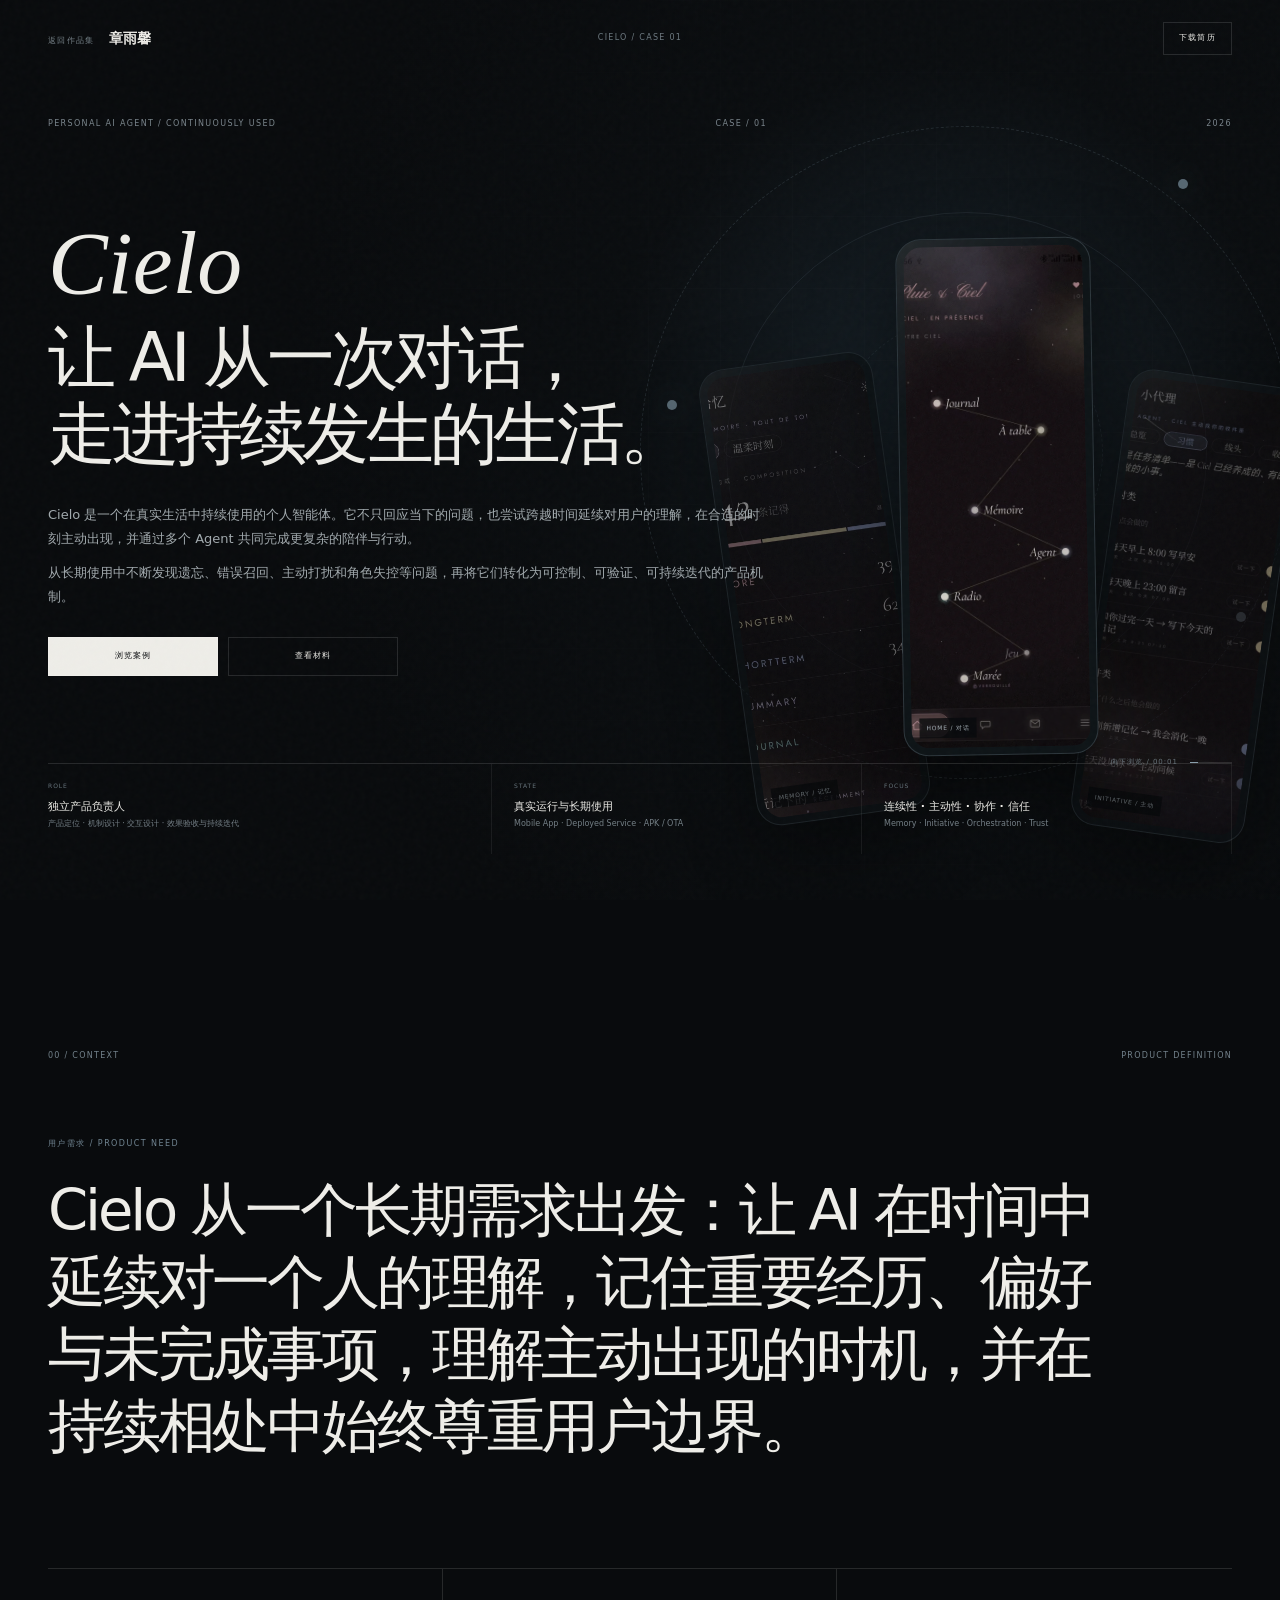
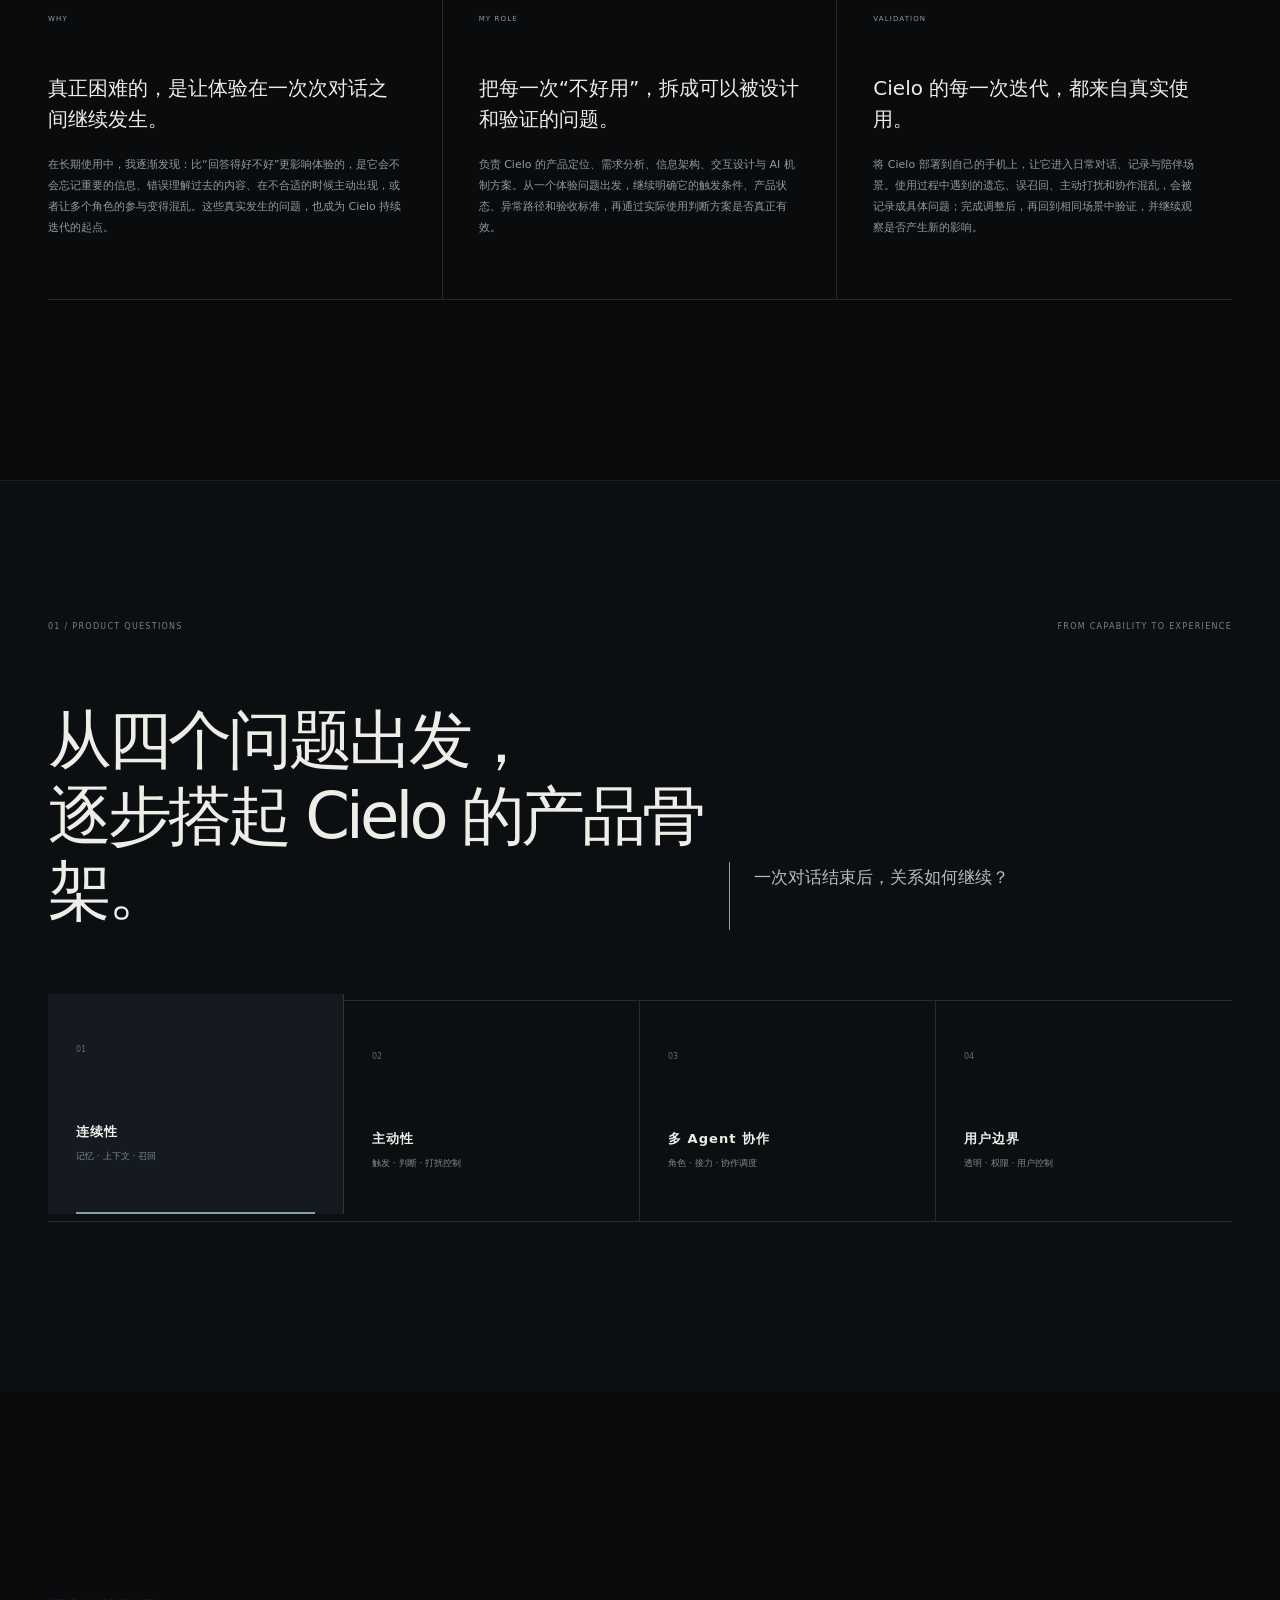
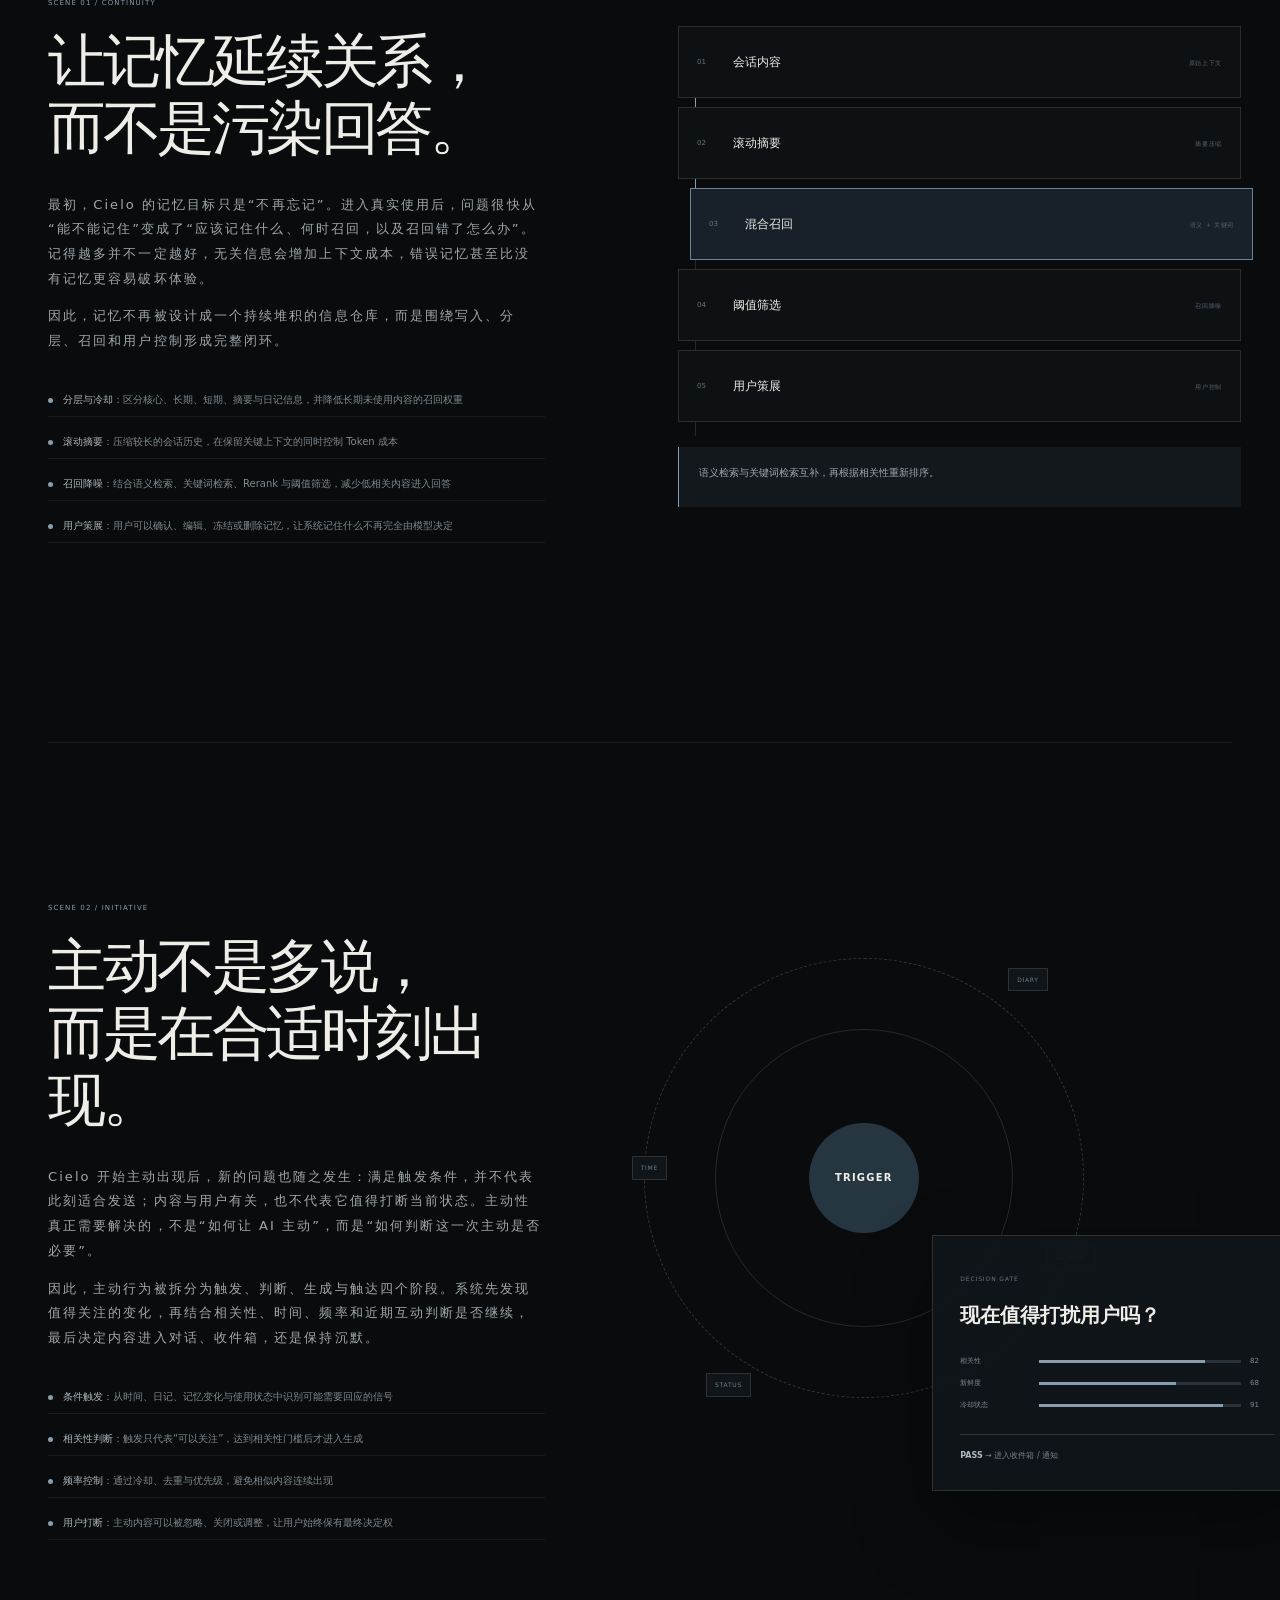
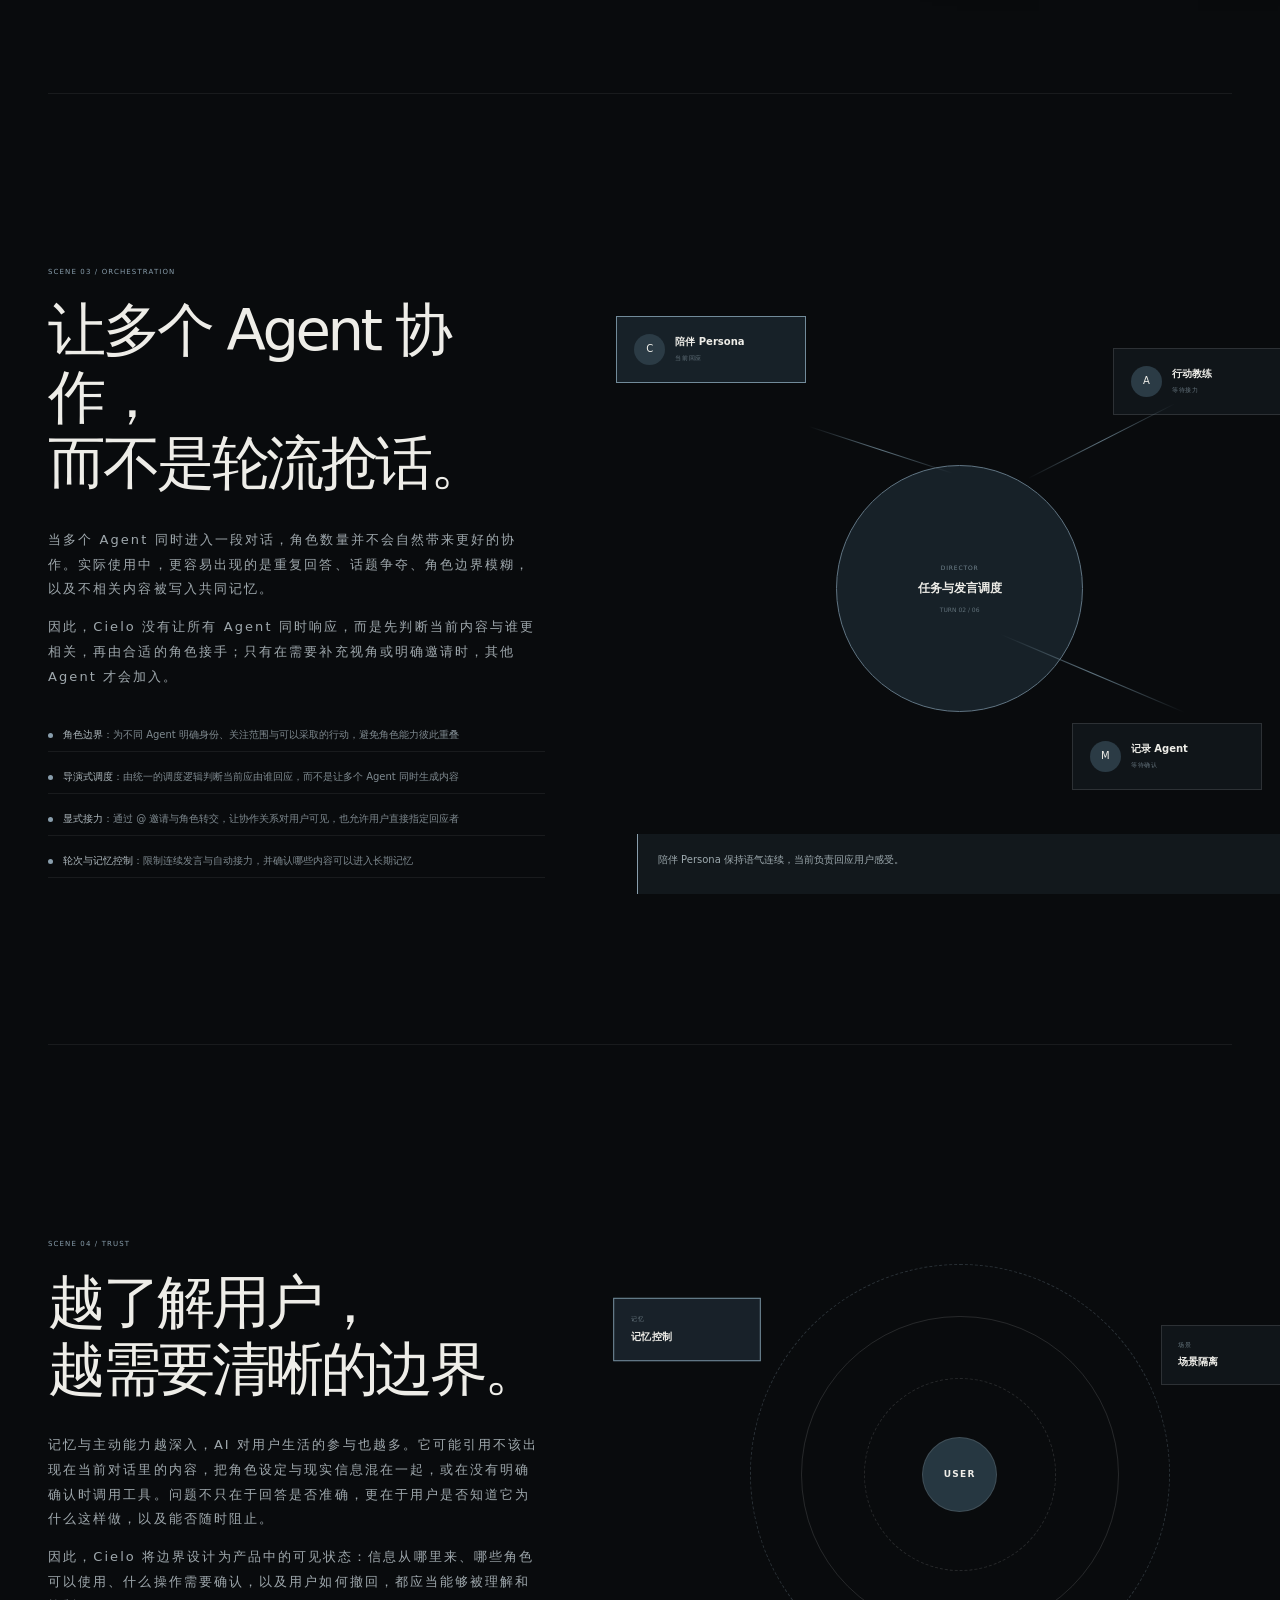
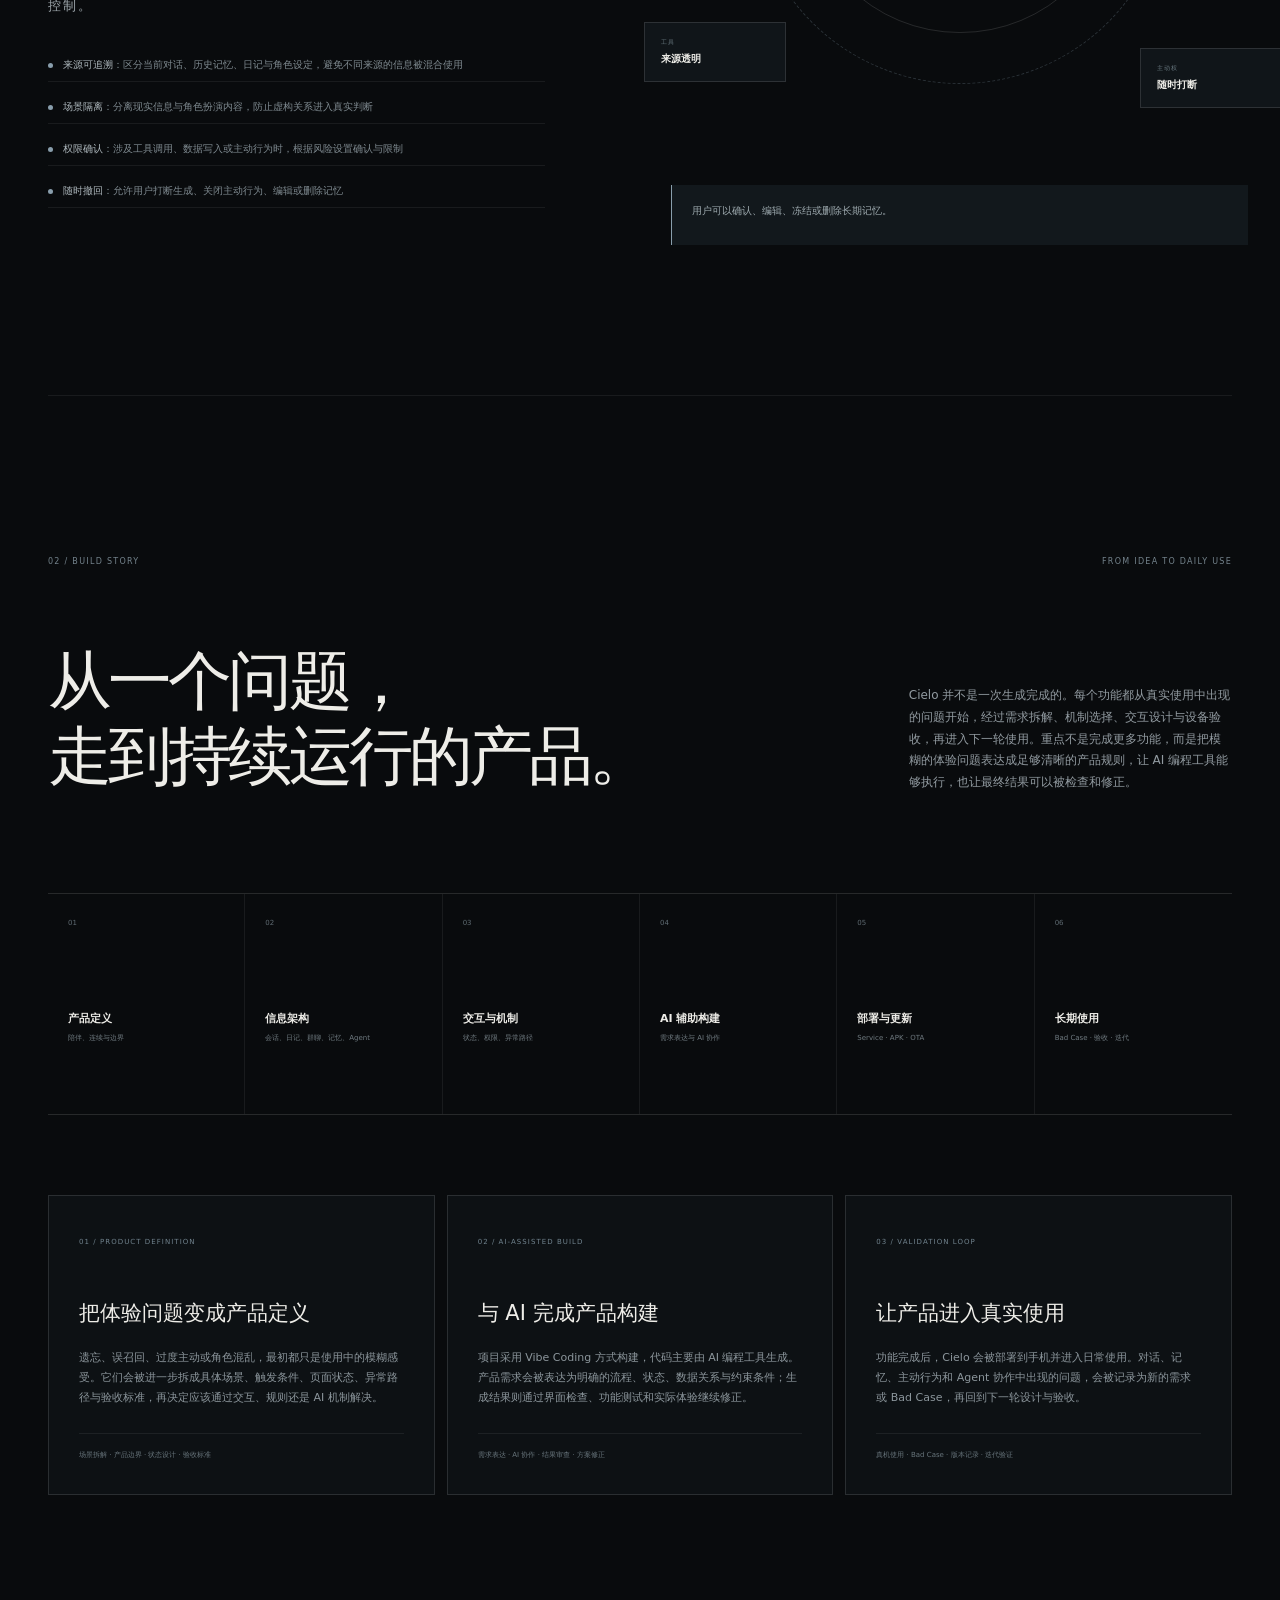
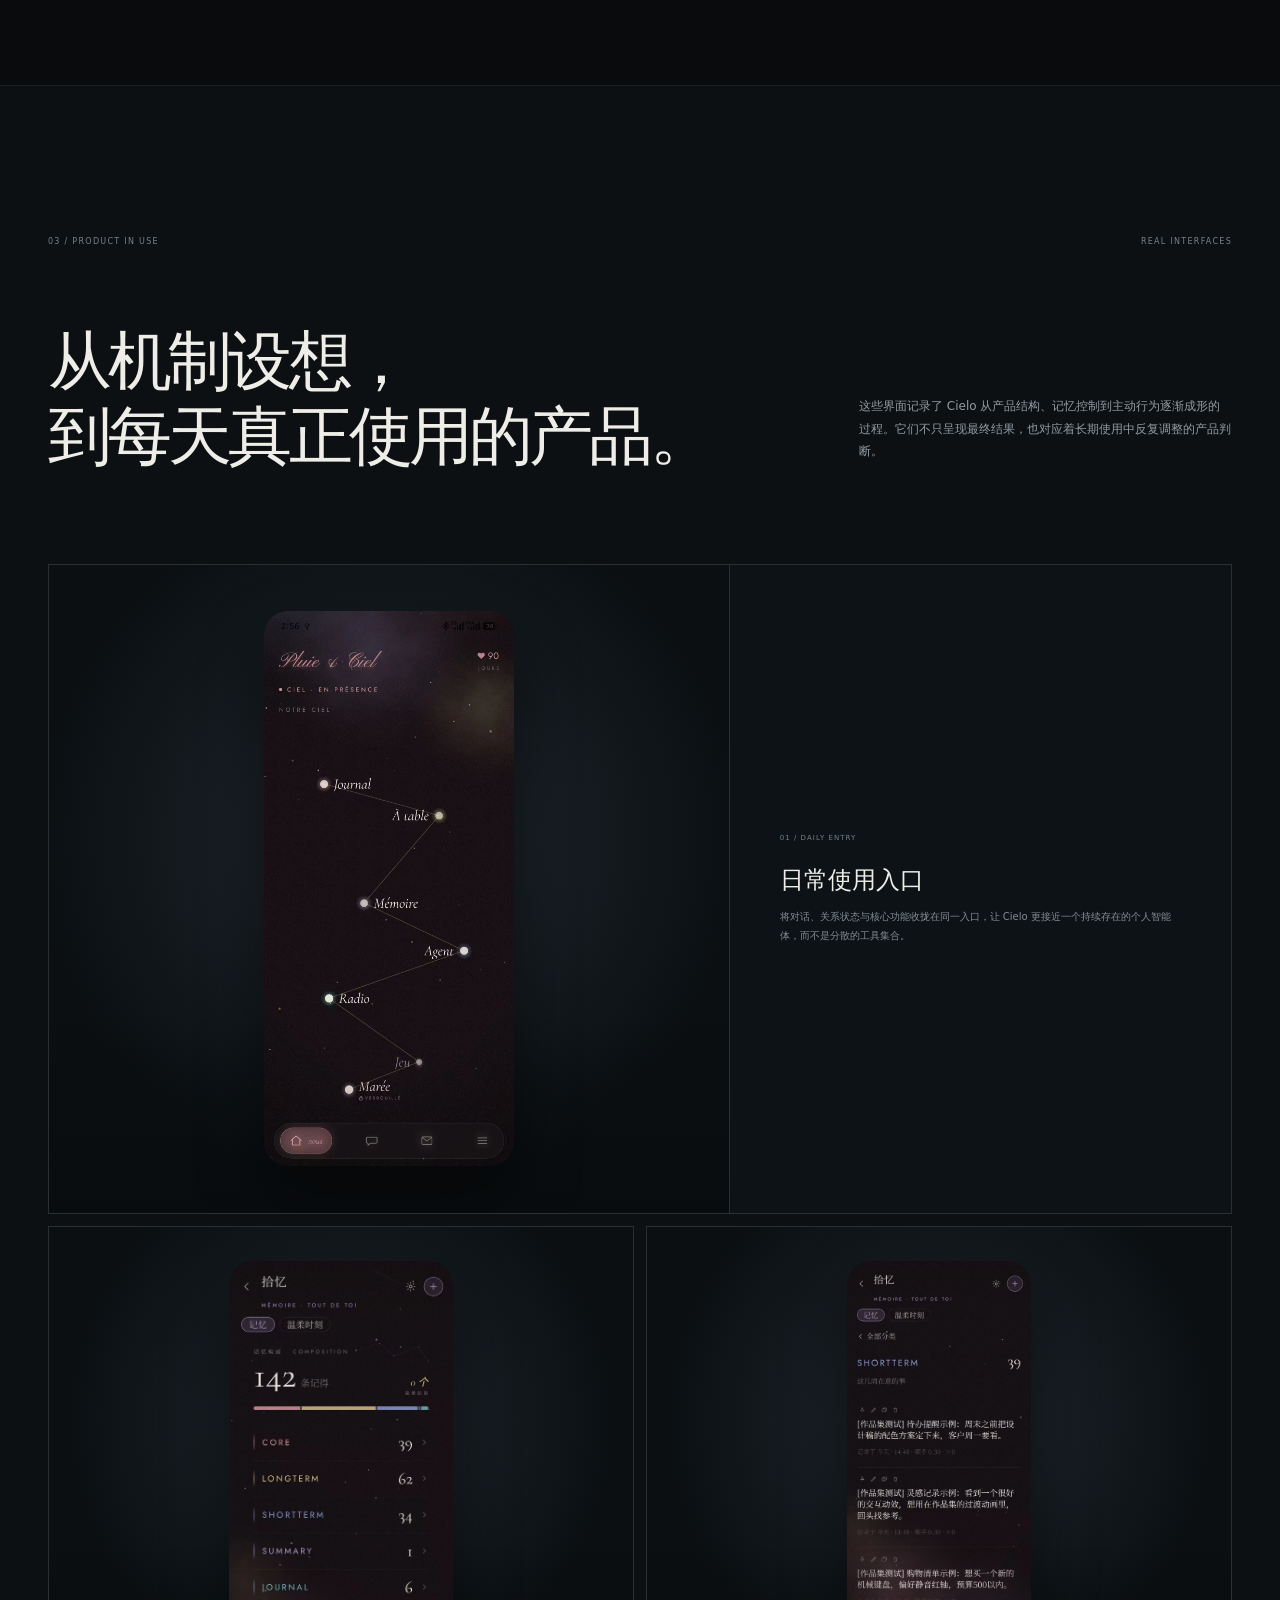
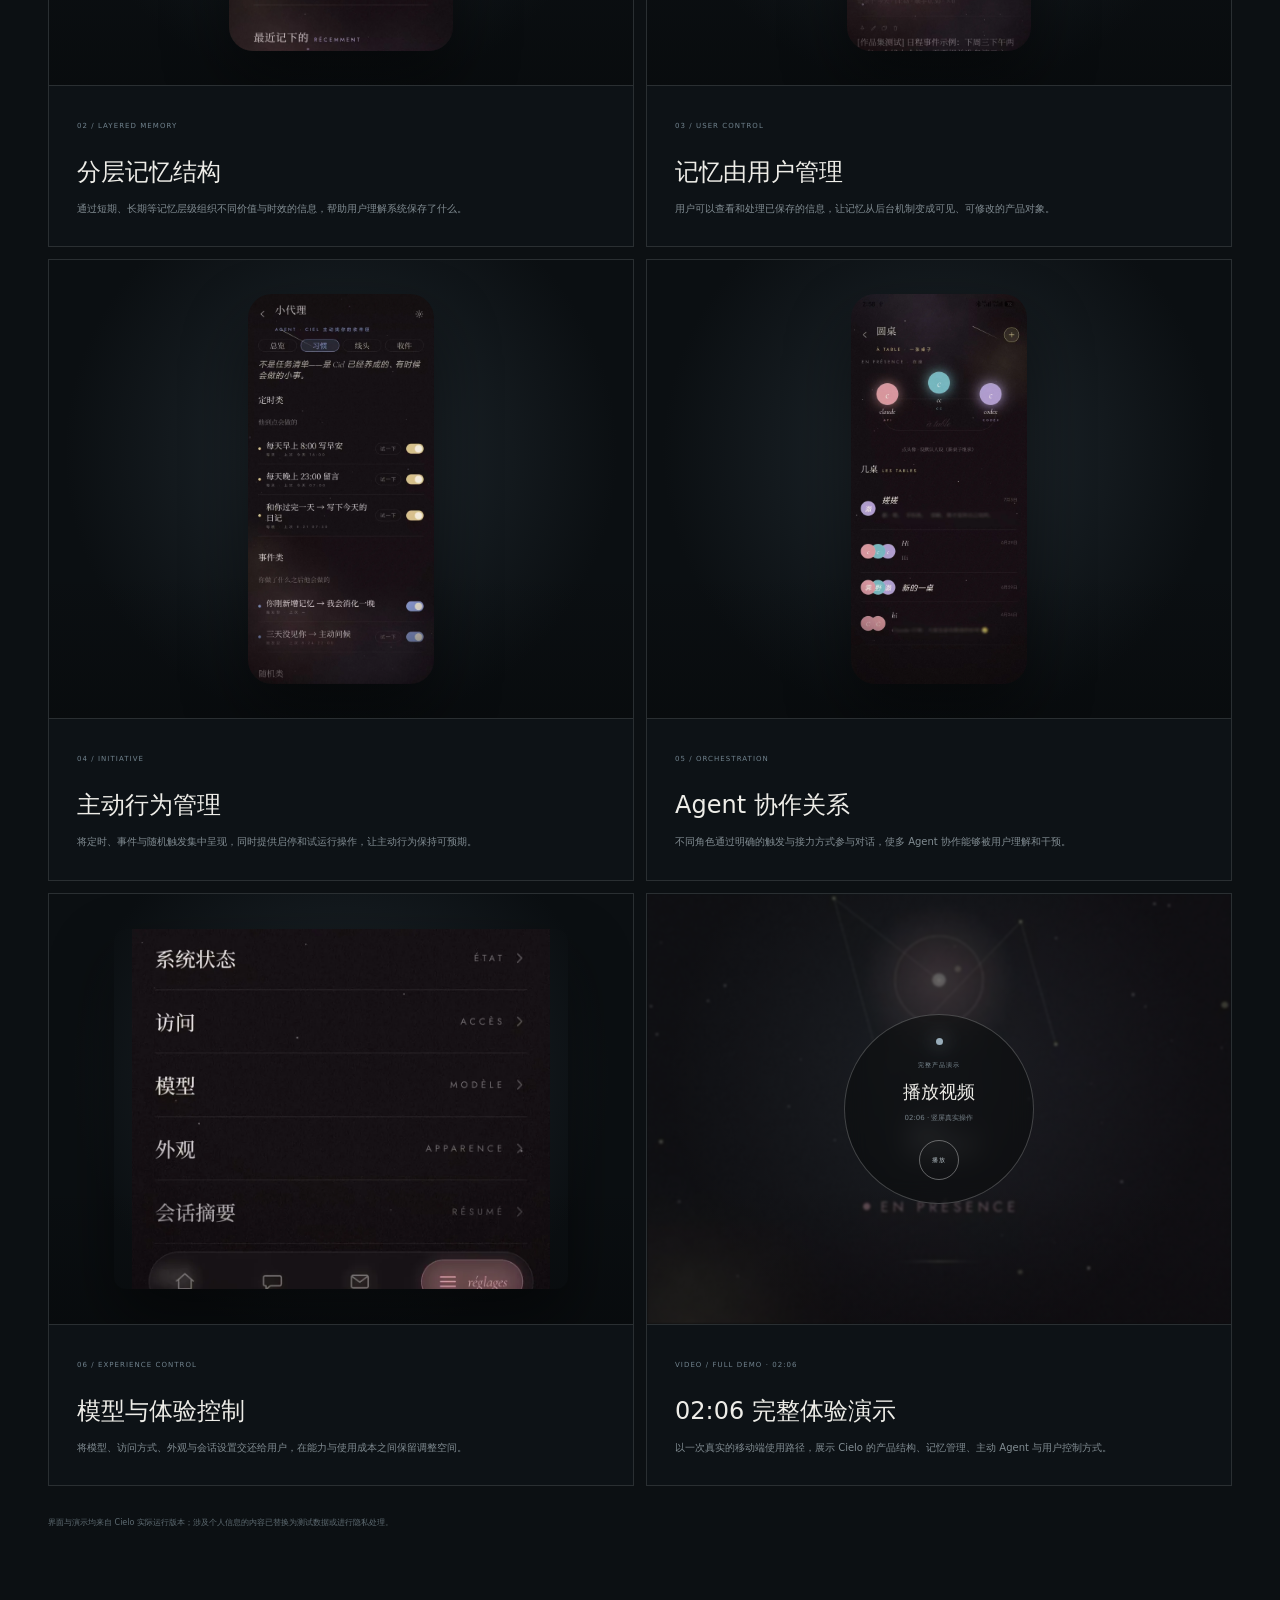
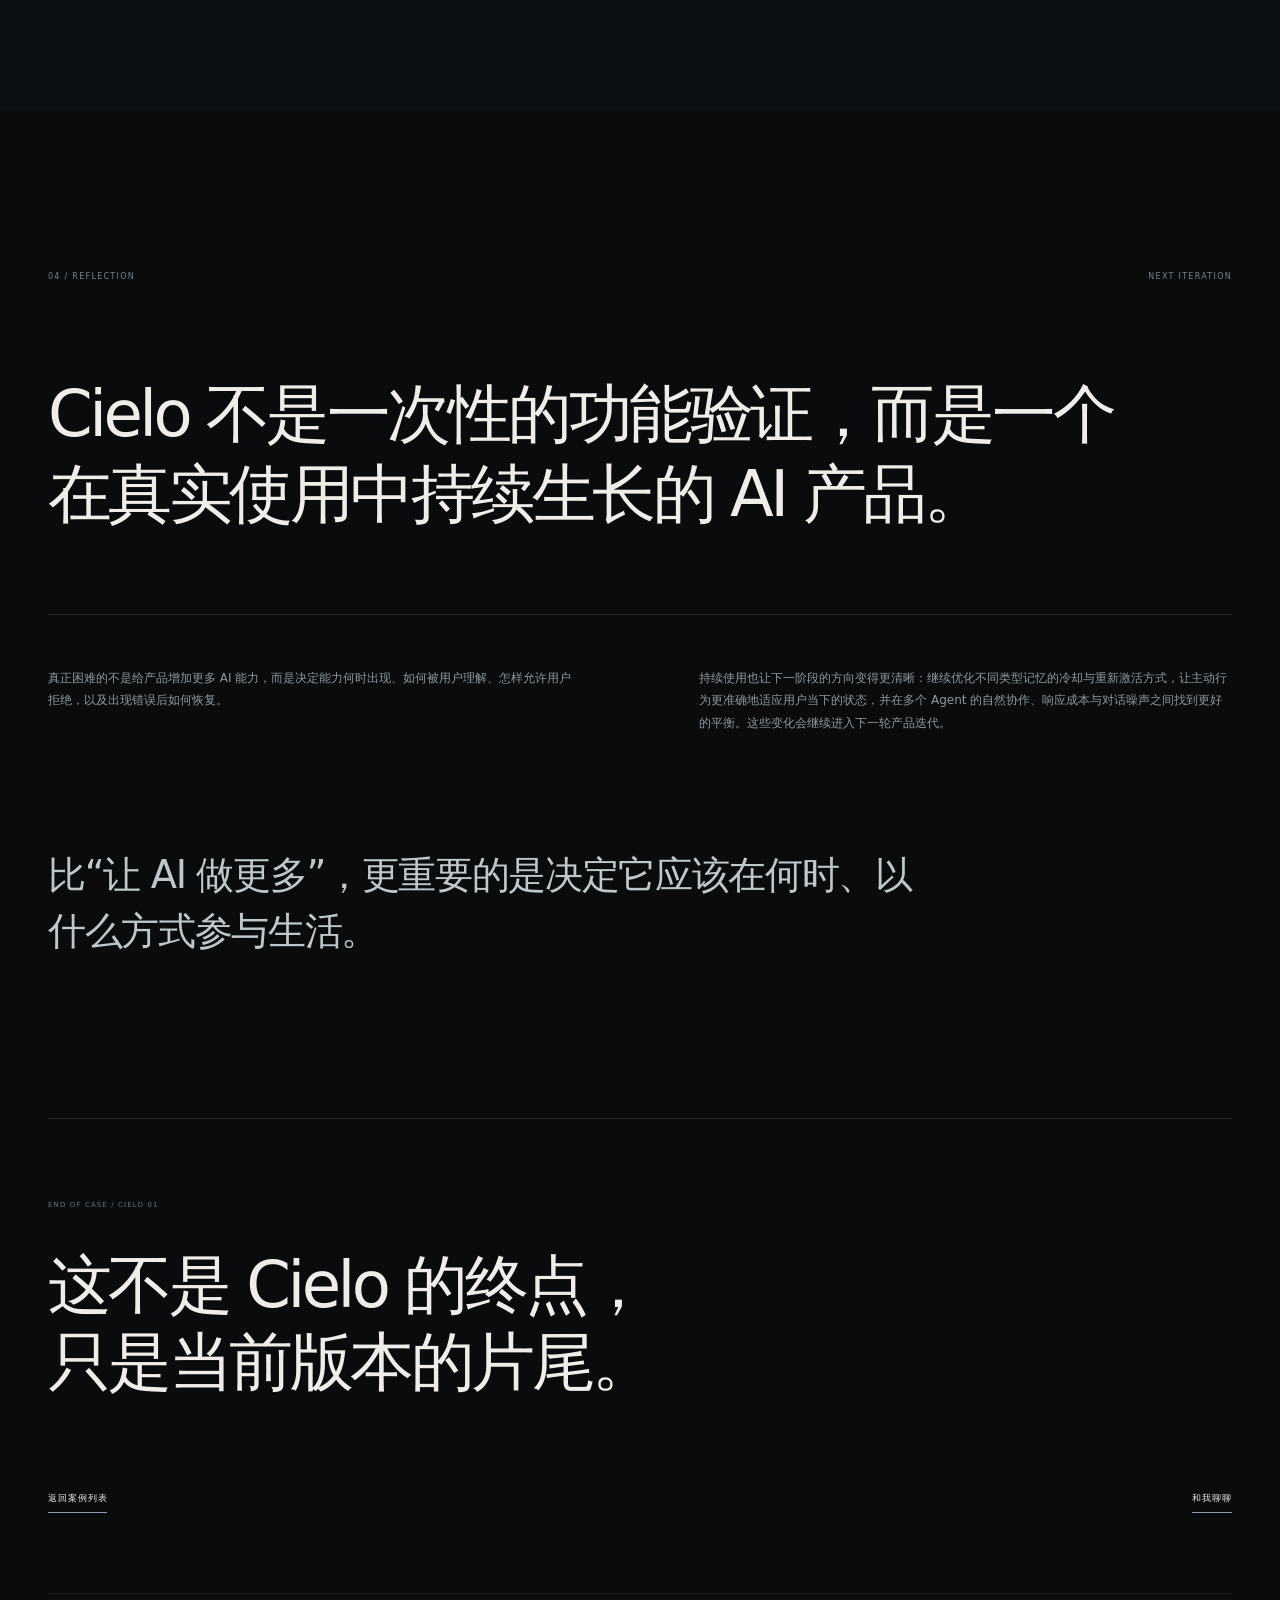
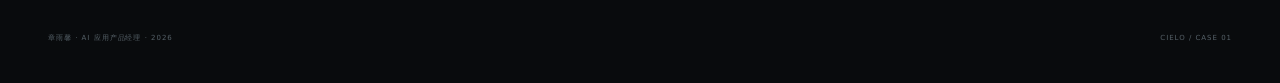
==== commit b468c97c: "Publish completed portfolio case studies" ====
--- a/cases/cielo.html
+++ b/cases/cielo.html
@@ -25,6 +25,11 @@
     <section class="case-hero" data-hero>
       <div class="hero-grid" aria-hidden="true"></div>
       <div class="hero-orbit" aria-hidden="true"><i></i><i></i><i></i><b>C</b></div>
+      <div class="cielo-hero-devices enter" aria-label="Cielo 真实产品界面预览">
+        <figure><img src="../assets/cielo/memory-overview.webp" alt="Cielo 长期记忆库界面"><span>MEMORY / 记忆</span></figure>
+        <figure><img src="../assets/cielo/home.webp" alt="Cielo 对话首页界面"><span>HOME / 对话</span></figure>
+        <figure><img src="../assets/cielo/initiative.webp" alt="Cielo 主动 Agent 界面"><span>INITIATIVE / 主动</span></figure>
+      </div>
       <div class="hero-inner shell">
         <div class="hero-meta enter"><span>PERSONAL AI AGENT / CONTINUOUSLY USED</span><span>CASE / 01</span><span>2026</span></div>
         <div class="hero-main">
--- a/cases/cielo.css
+++ b/cases/cielo.css
@@ -41,3 +41,31 @@
 .video-launch .video-status::after{content:"播放"}
 .overview-eyebrow{display:block;margin-bottom:24px;color:#718592;font-size:8px;letter-spacing:.18em}
 @media(max-width:720px){.overview-eyebrow{margin-bottom:18px;font-size:7px}}
+
+/* Hero product proof: real interfaces sit inside the original continuity orbit. */
+.case-hero .hero-inner{z-index:3}
+.case-hero .hero-orbit{z-index:1;right:-1vw;width:min(51vw,700px);opacity:.72}
+.case-hero .hero-orbit b{opacity:.18}
+.cielo-hero-devices{position:absolute;z-index:2;right:2.5vw;bottom:95px;width:min(39vw,570px);height:70vh;pointer-events:auto;transition:transform .75s var(--ease);animation-delay:.24s}
+.cielo-hero-devices figure{position:absolute;width:35%;height:73%;margin:0;padding:7px;border:1px solid rgba(151,174,188,.25);border-radius:25px;background:#10161a;box-shadow:0 30px 76px rgba(0,0,0,.5);overflow:hidden;transform-origin:center bottom;transition:transform .65s var(--ease),opacity .45s var(--ease),filter .45s var(--ease)}
+.cielo-hero-devices figure::after{content:"";position:absolute;inset:0;background:linear-gradient(135deg,rgba(255,255,255,.1),transparent 25%);pointer-events:none}
+.cielo-hero-devices figure:nth-child(1){left:1%;bottom:4%;transform:rotate(-8deg) translateY(8%);opacity:.68;filter:brightness(.76)}
+.cielo-hero-devices figure:nth-child(2){z-index:2;left:31%;bottom:8%;width:39%;height:82%;transform:rotate(-1deg);filter:brightness(.9)}
+.cielo-hero-devices figure:nth-child(3){right:0;bottom:2%;transform:rotate(8deg) translateY(9%);opacity:.68;filter:brightness(.76)}
+.cielo-hero-devices:hover figure:nth-child(1){transform:rotate(-10deg) translate(-9px,2%);opacity:.88;filter:brightness(.88)}
+.cielo-hero-devices:hover figure:nth-child(2){transform:rotate(0) translateY(-8px);filter:brightness(1)}
+.cielo-hero-devices:hover figure:nth-child(3){transform:rotate(10deg) translate(9px,3%);opacity:.88;filter:brightness(.88)}
+.cielo-hero-devices img{width:100%;height:100%;display:block;border-radius:18px;object-fit:cover;object-position:top;filter:saturate(.72);transition:filter .45s var(--ease)}
+.cielo-hero-devices:hover img{filter:saturate(.92)}
+.cielo-hero-devices span{position:absolute;z-index:2;left:15px;bottom:17px;padding:5px 7px;background:rgba(7,10,12,.78);color:#b6c2c9;font-size:6px;letter-spacing:.13em}
+@media(min-width:721px) and (max-width:1150px){.hero-main{width:min(760px,66vw)}.cielo-hero-devices{right:-8vw;width:47vw;opacity:.72}}
+@media(max-width:720px){
+  .case-hero,.hero-inner{min-height:1050px}
+  .case-hero .hero-orbit{right:-38vw;top:7vh;width:108vw;opacity:.35}
+  .cielo-hero-devices{right:-13vw;top:78px;bottom:auto;width:80vw;height:330px;opacity:.34;pointer-events:none}
+  .cielo-hero-devices figure{border-radius:17px;padding:5px}
+  .cielo-hero-devices figure:nth-child(1),.cielo-hero-devices figure:nth-child(3){opacity:.48}
+  .cielo-hero-devices img{border-radius:12px}
+  .cielo-hero-devices span{display:none}
+  .case-hero .hero-main{margin:250px 0 35px}
+}
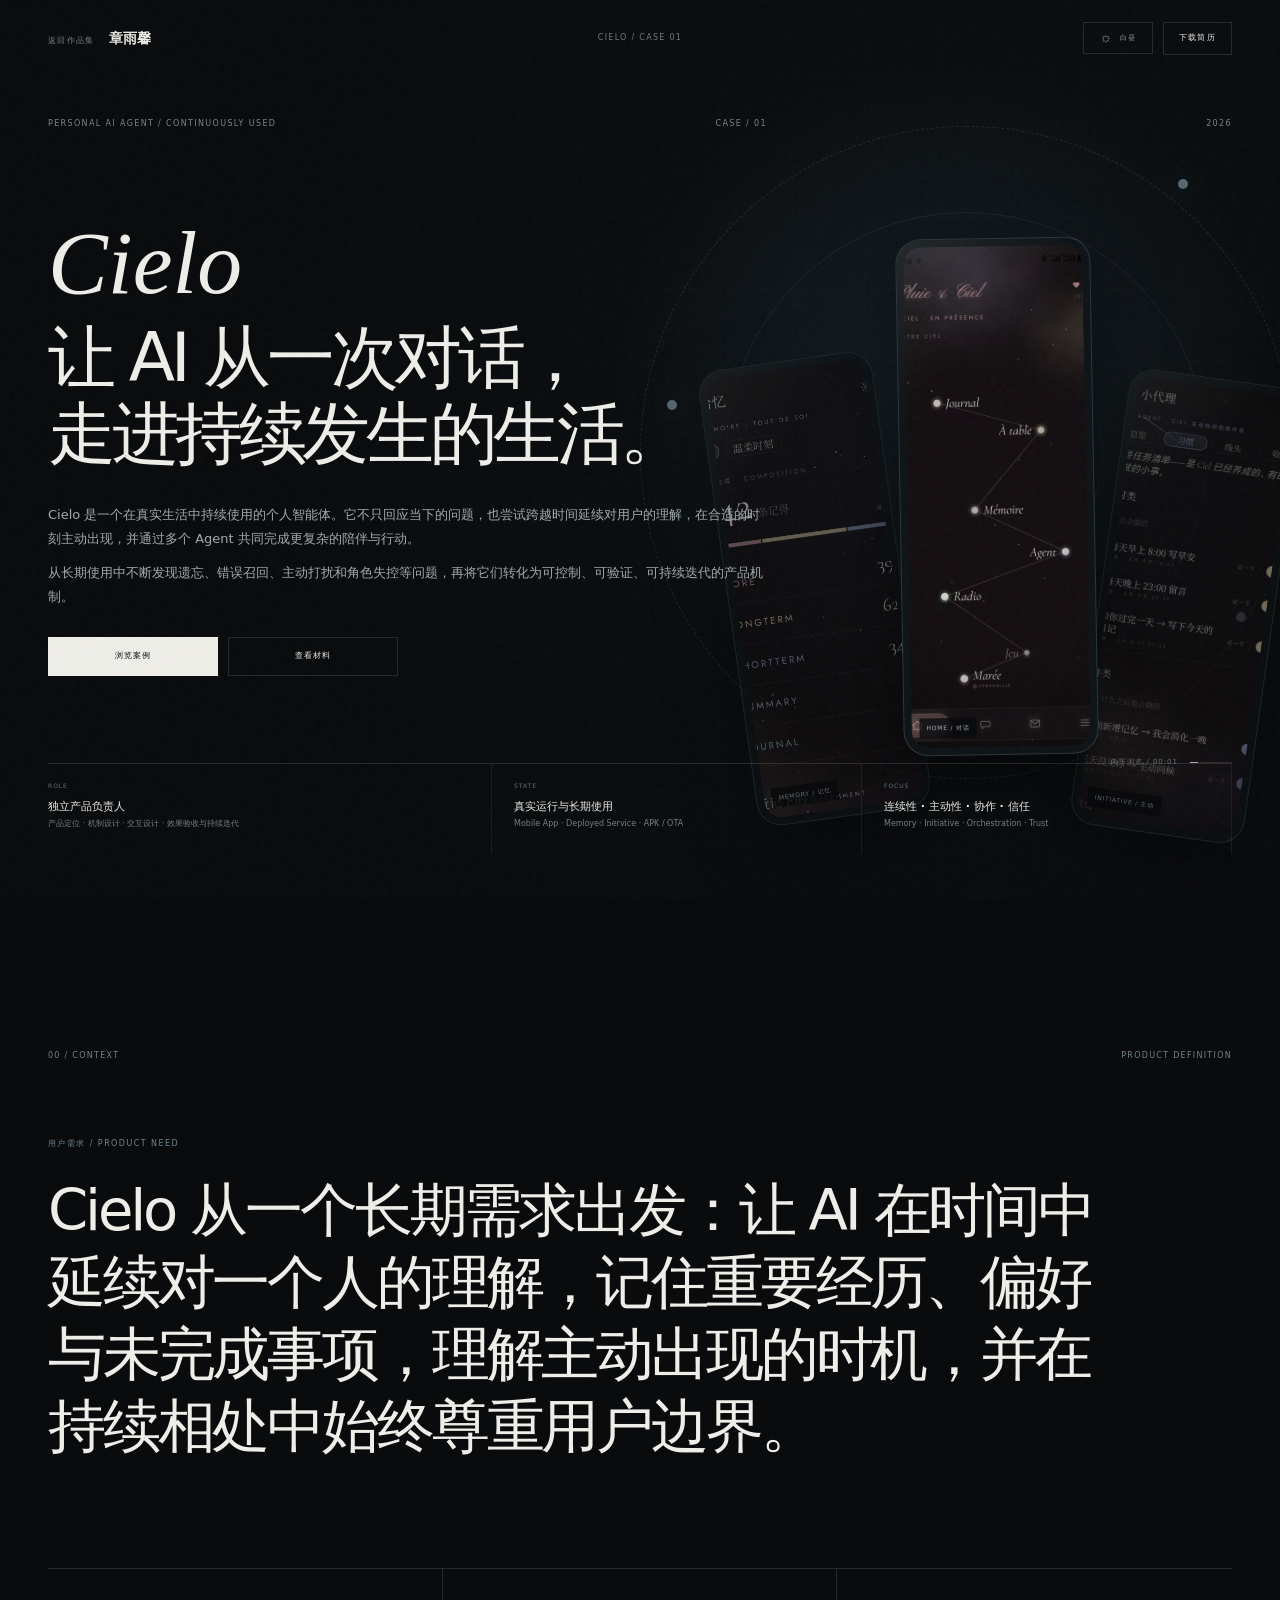
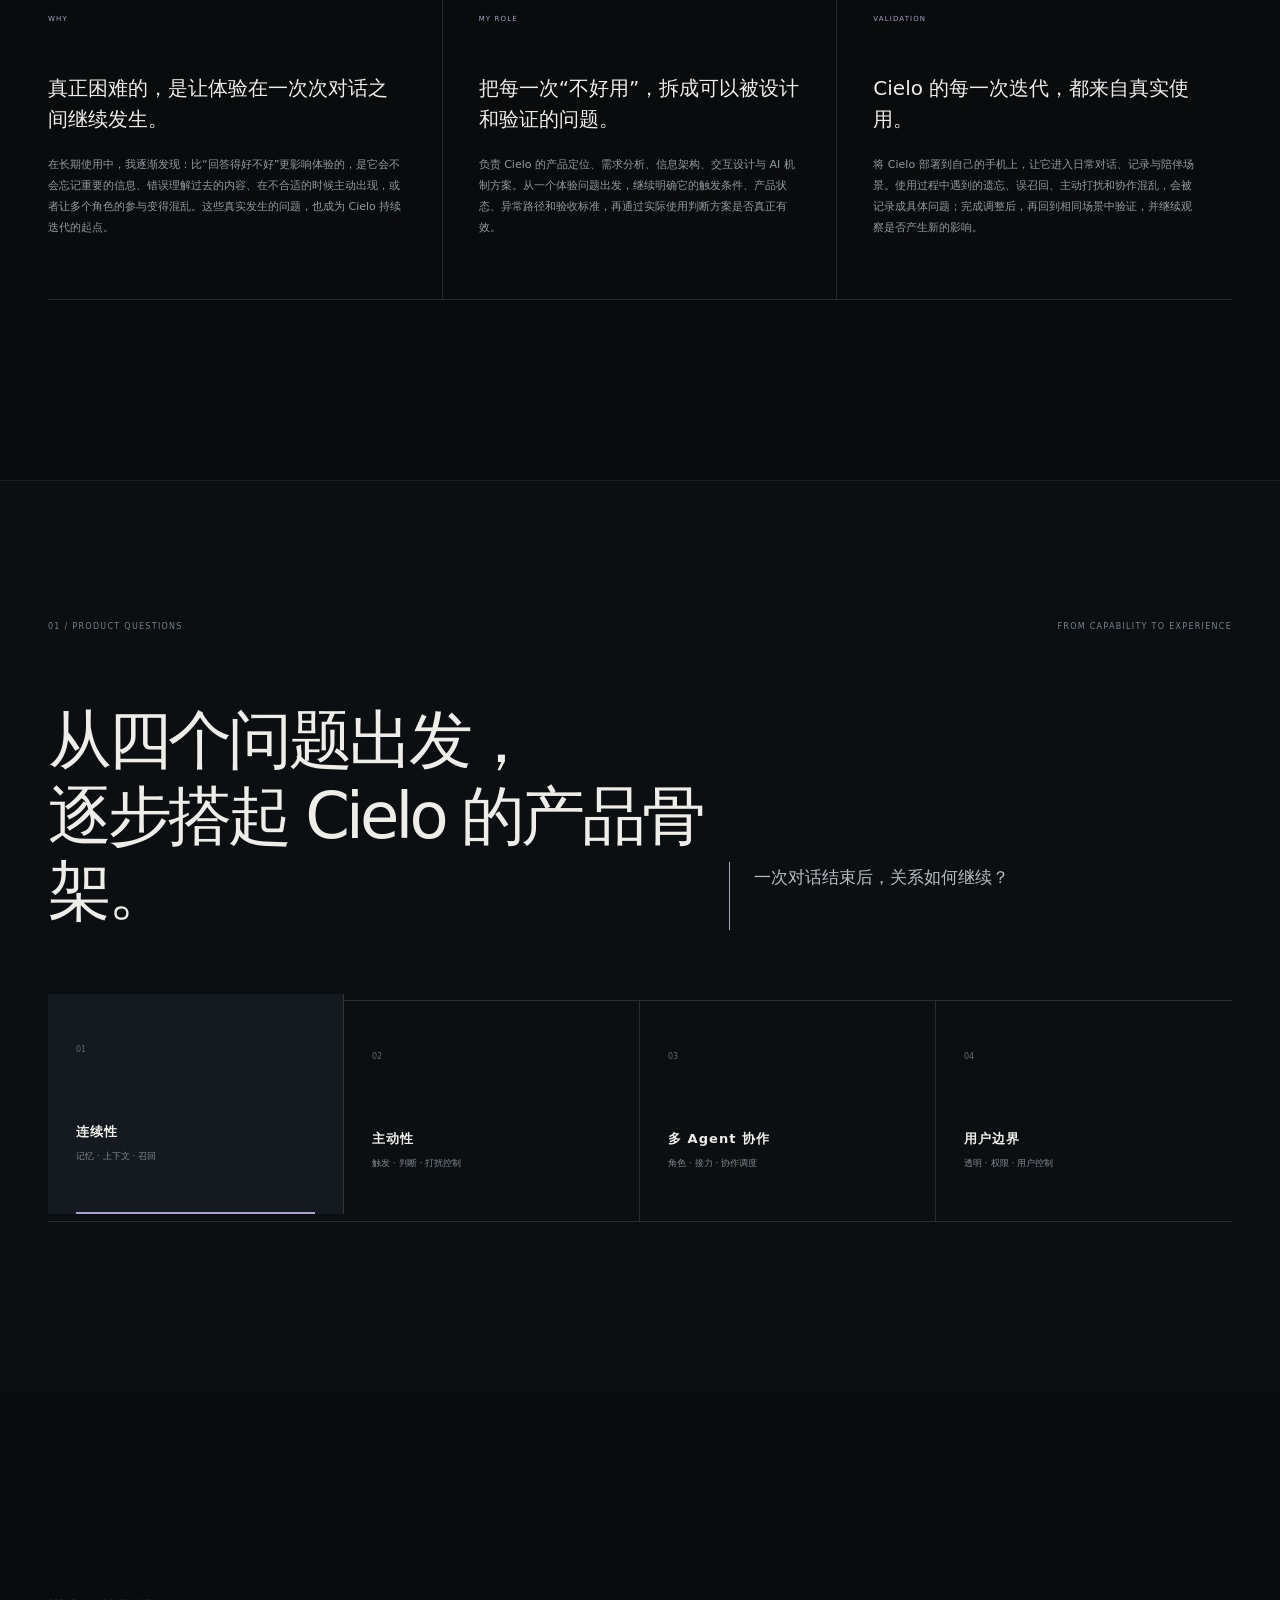
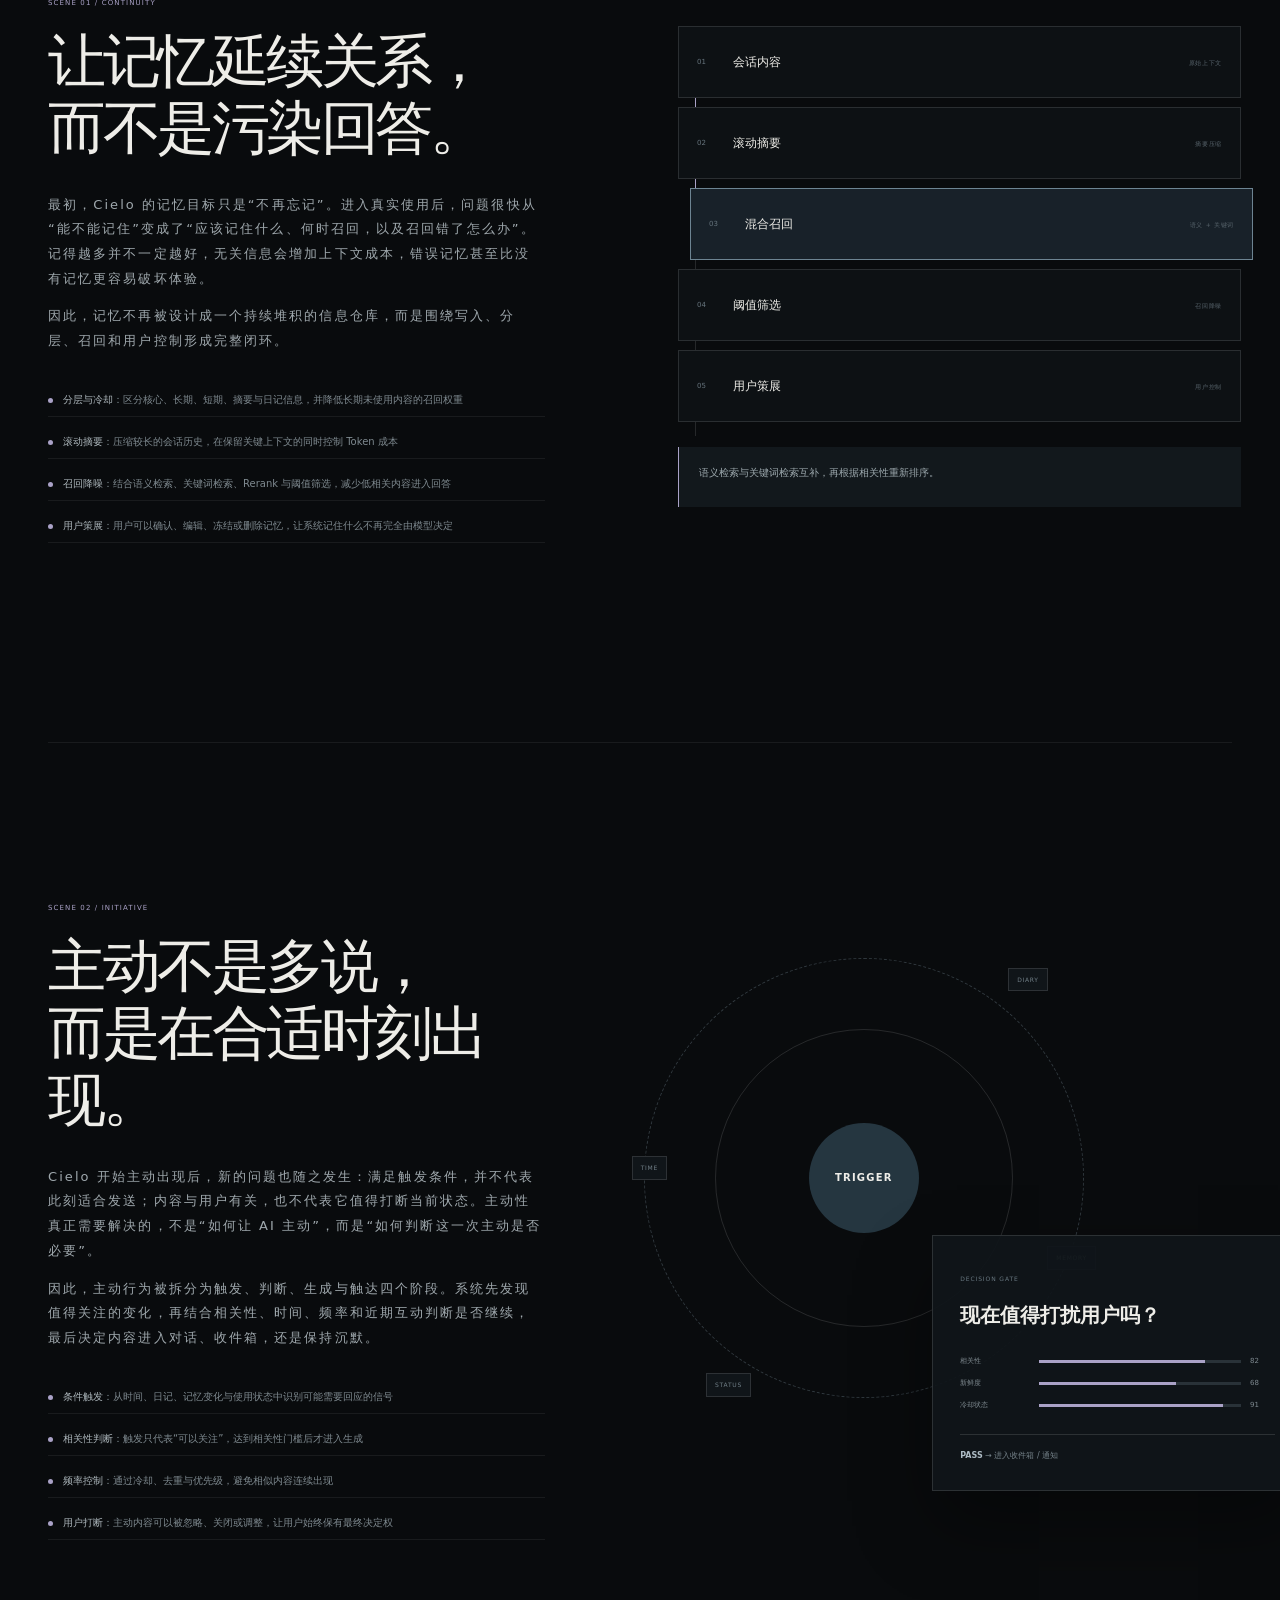
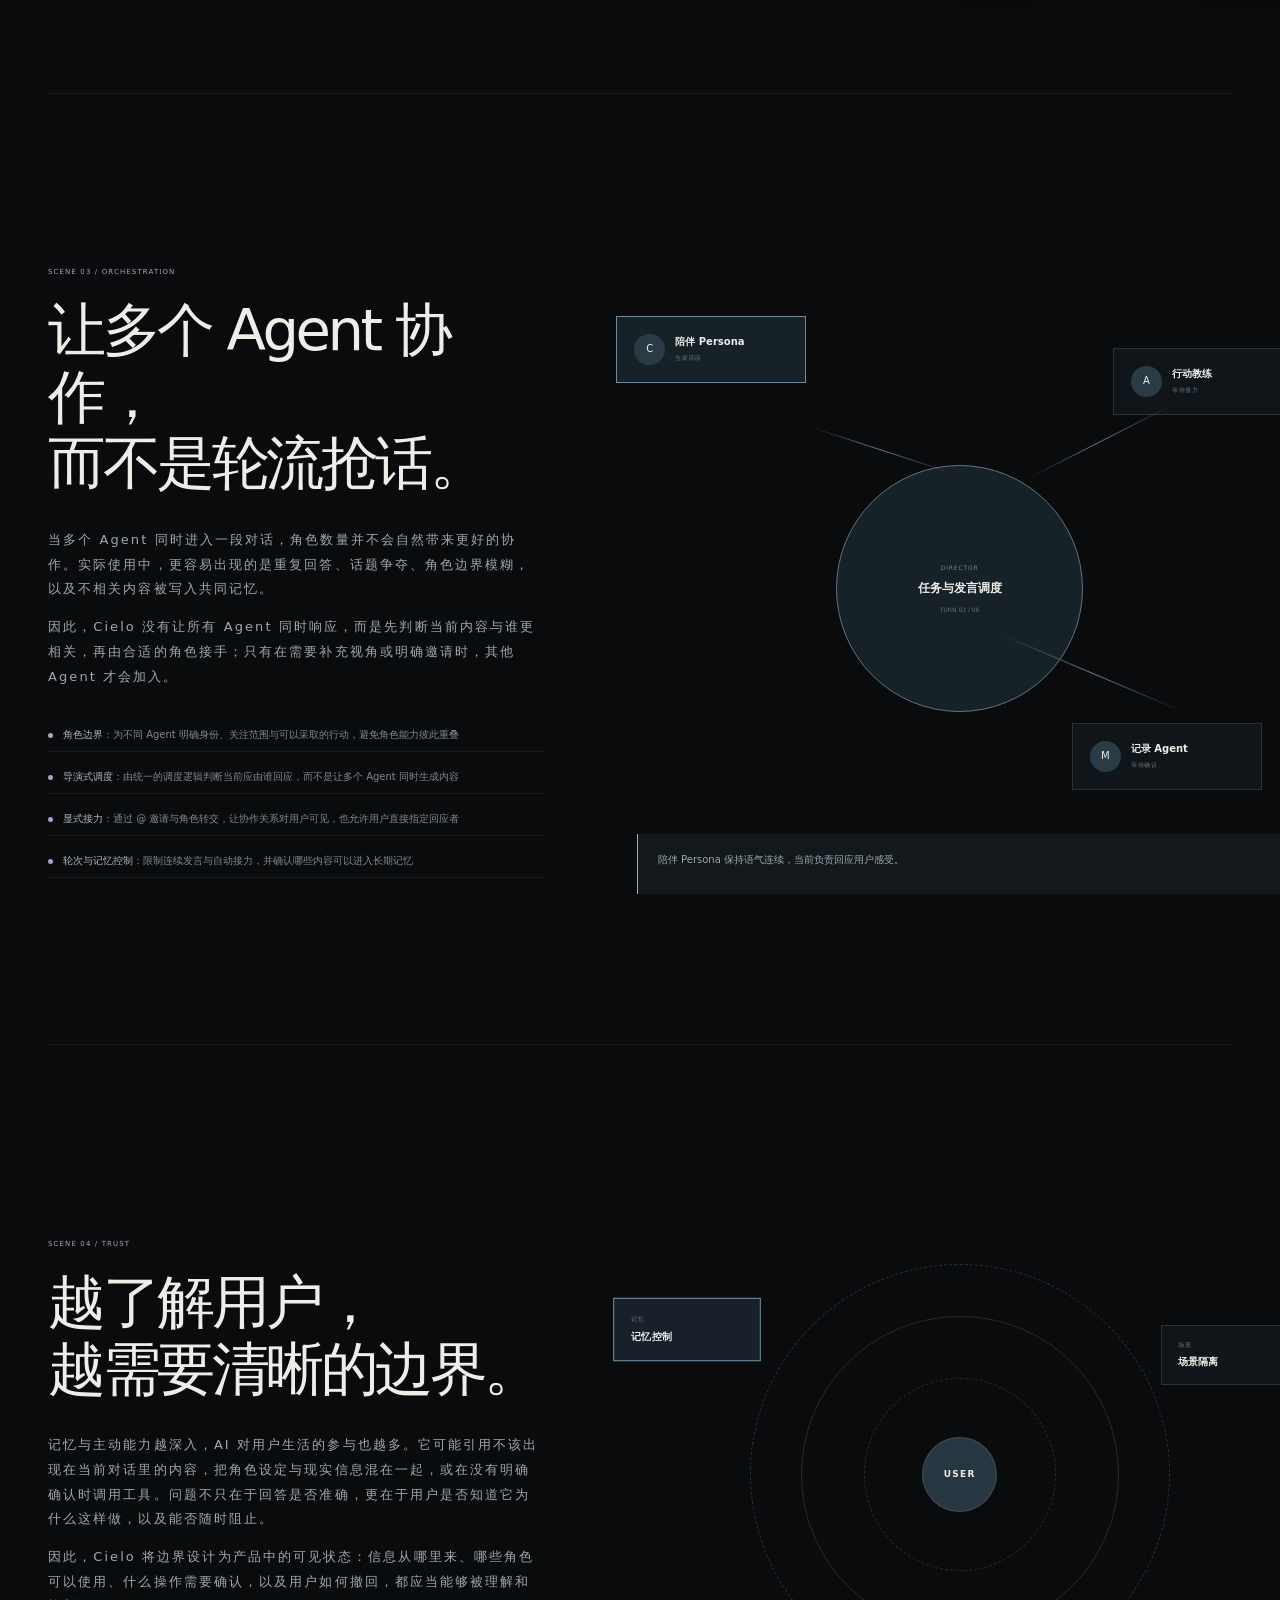
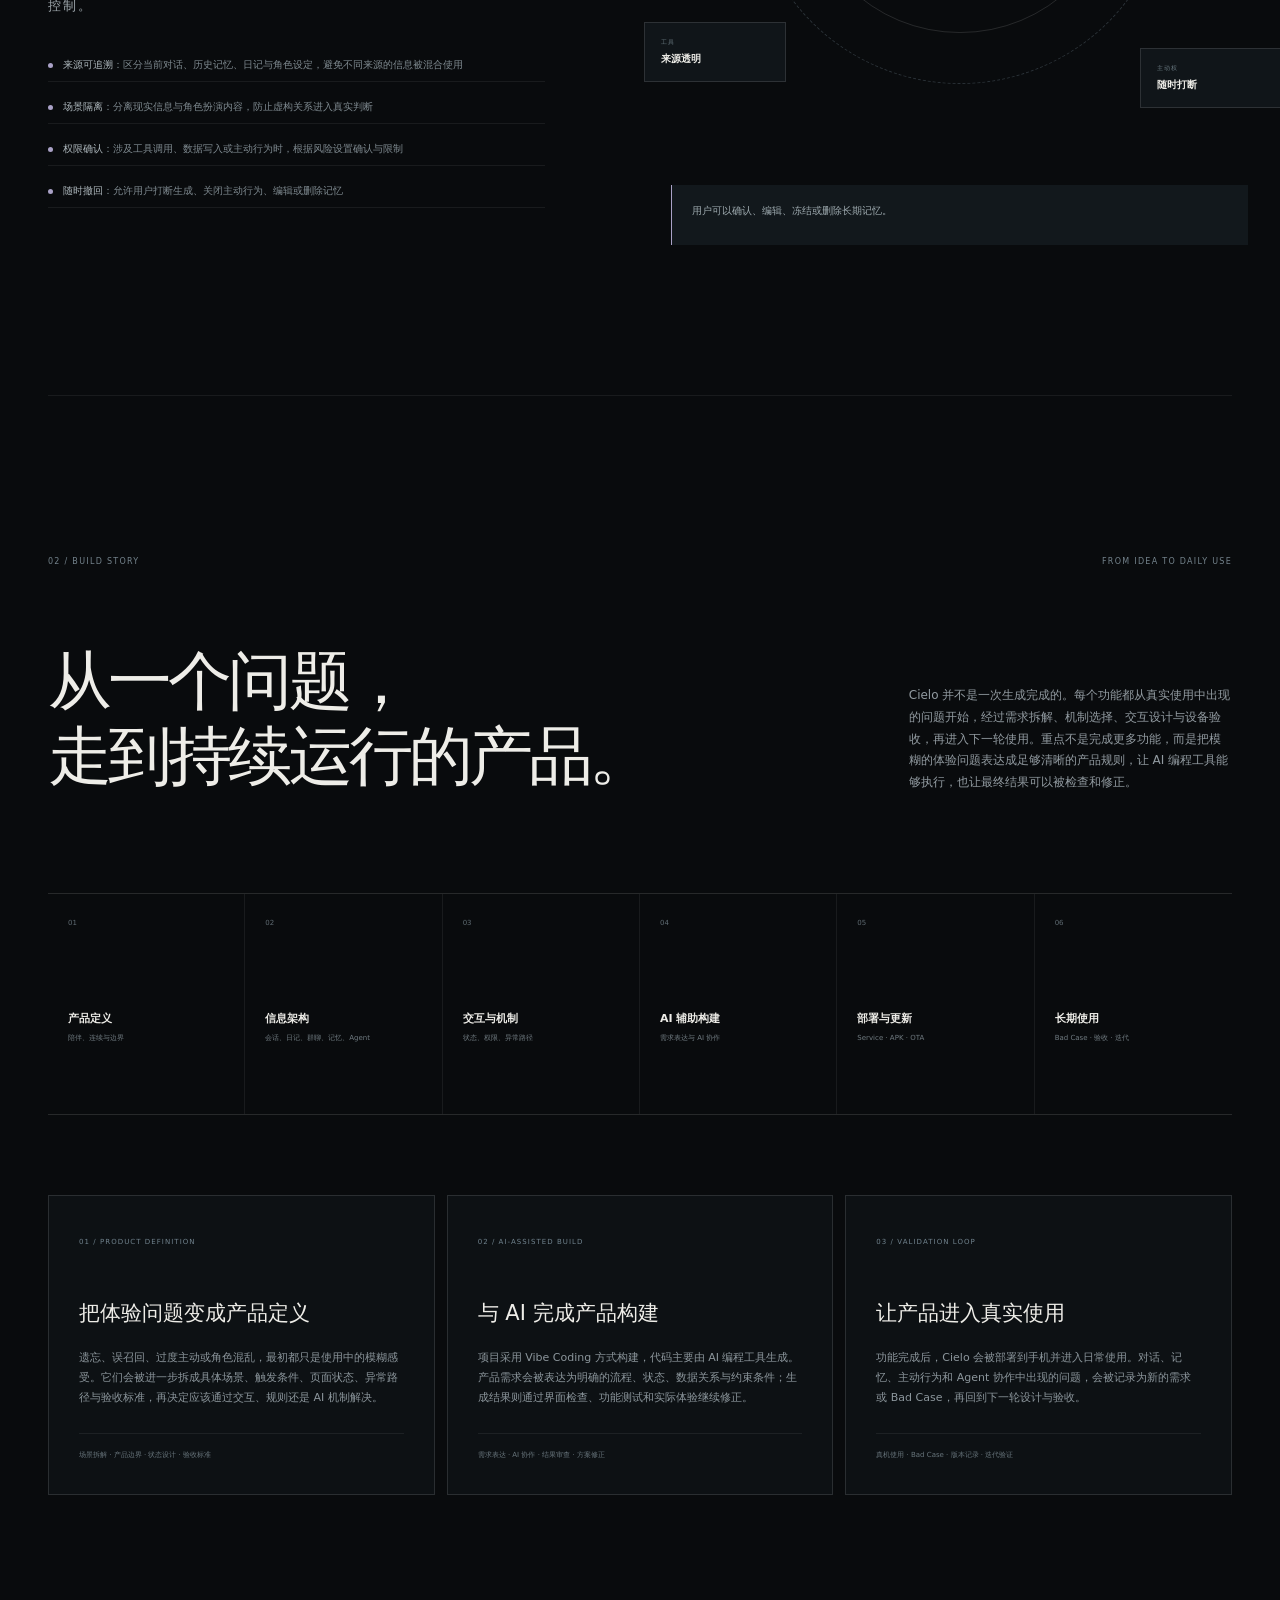
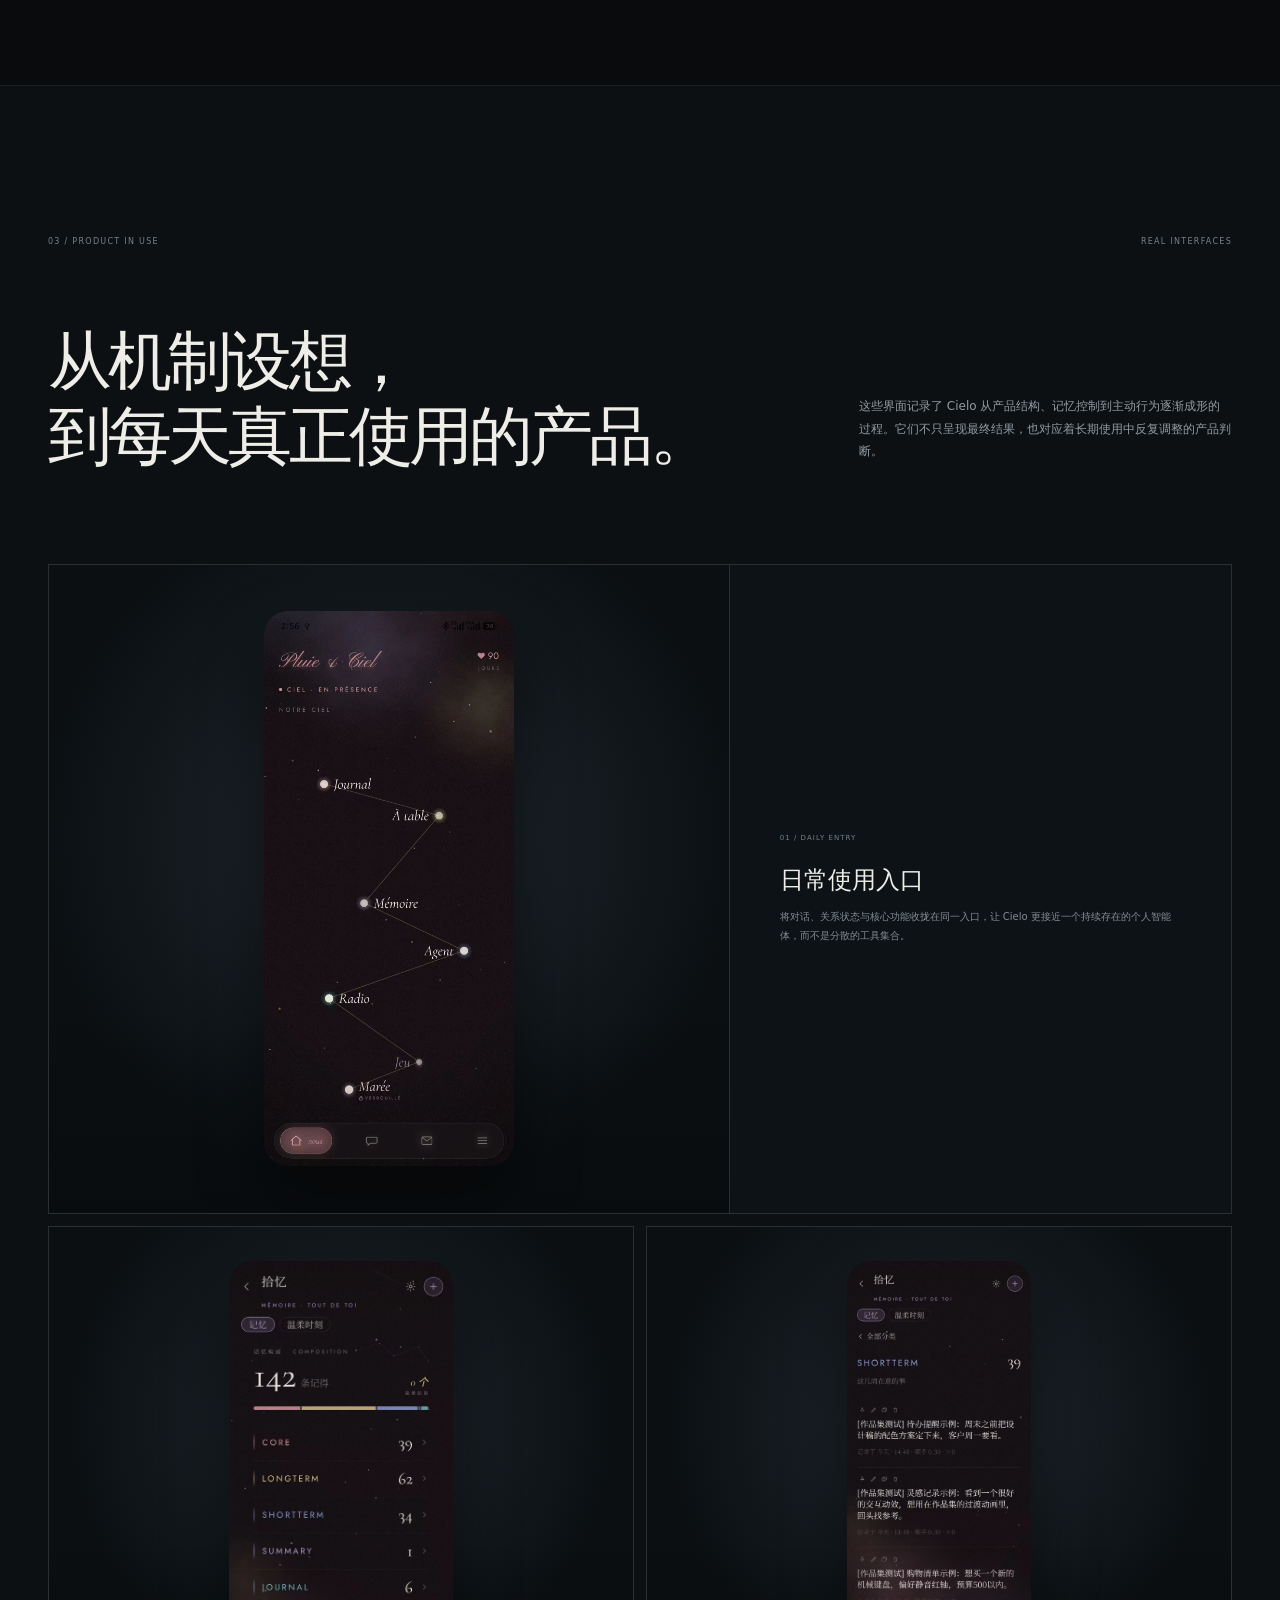
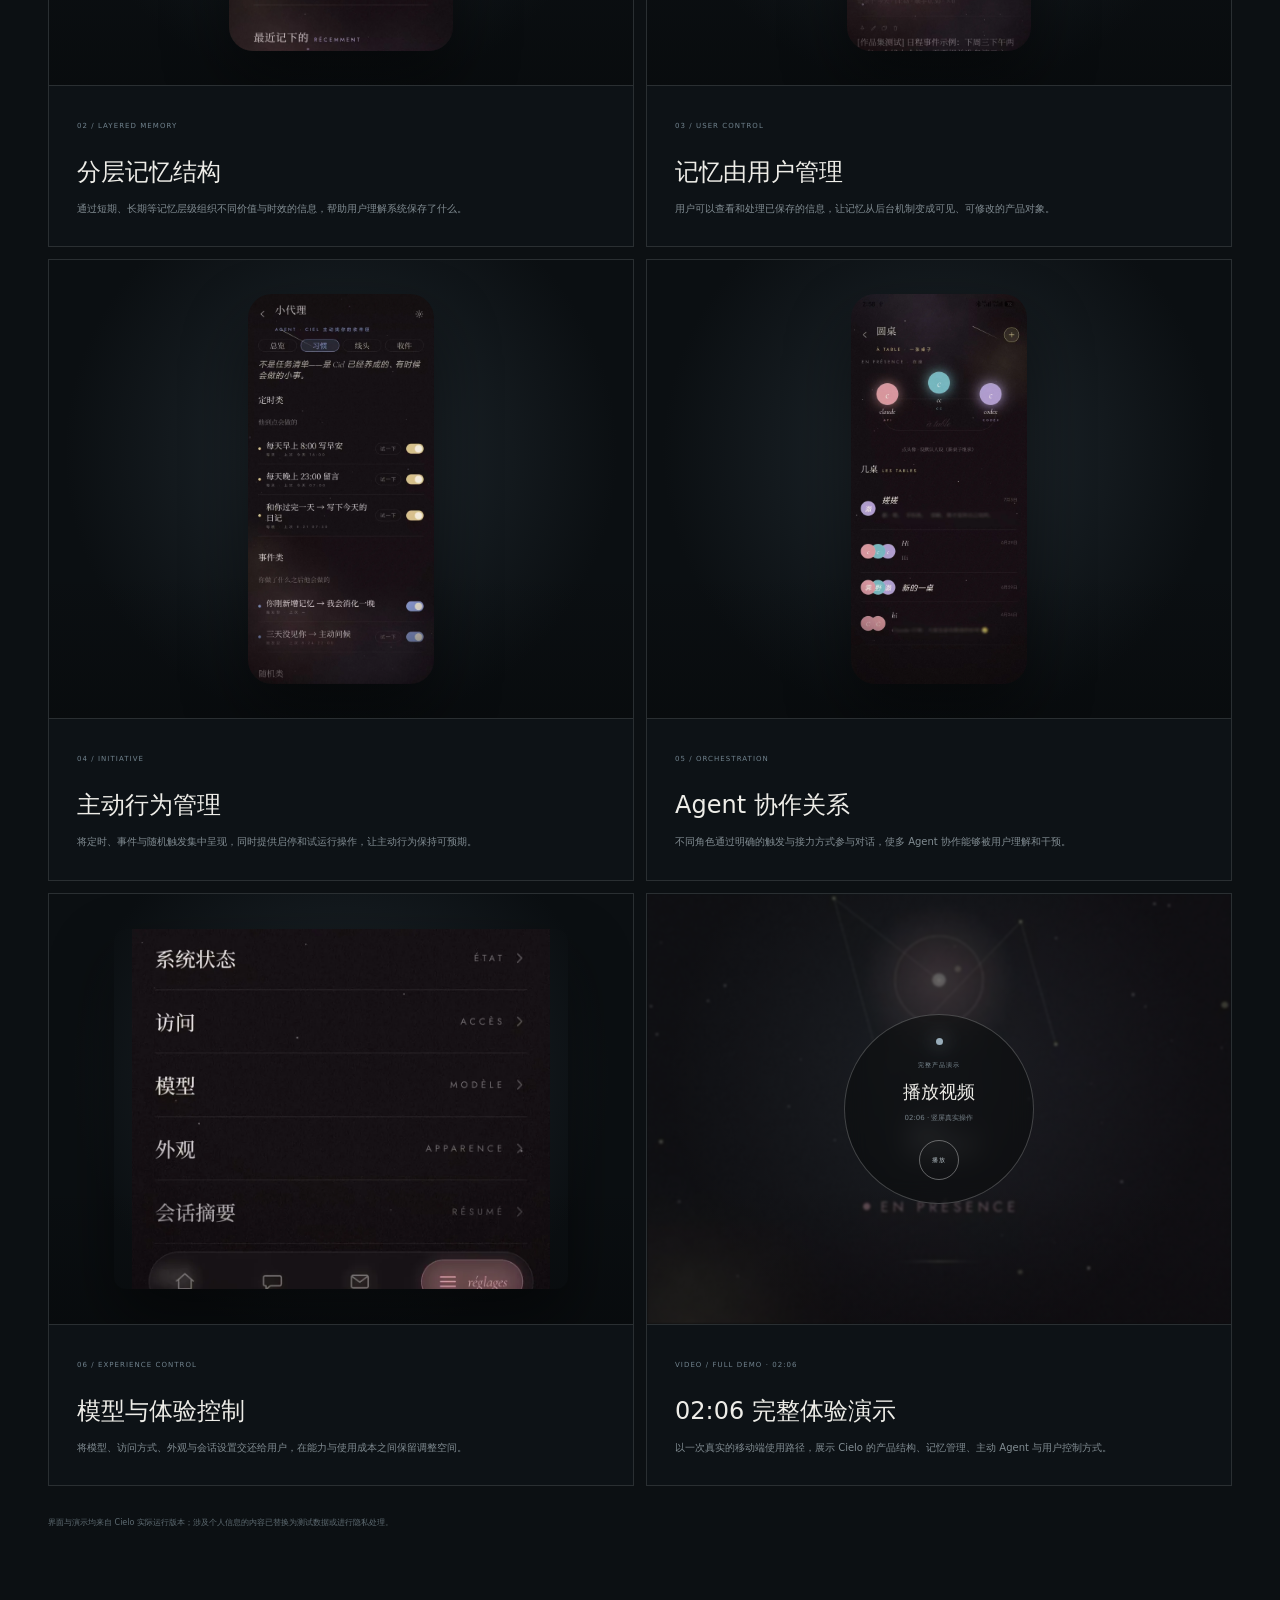
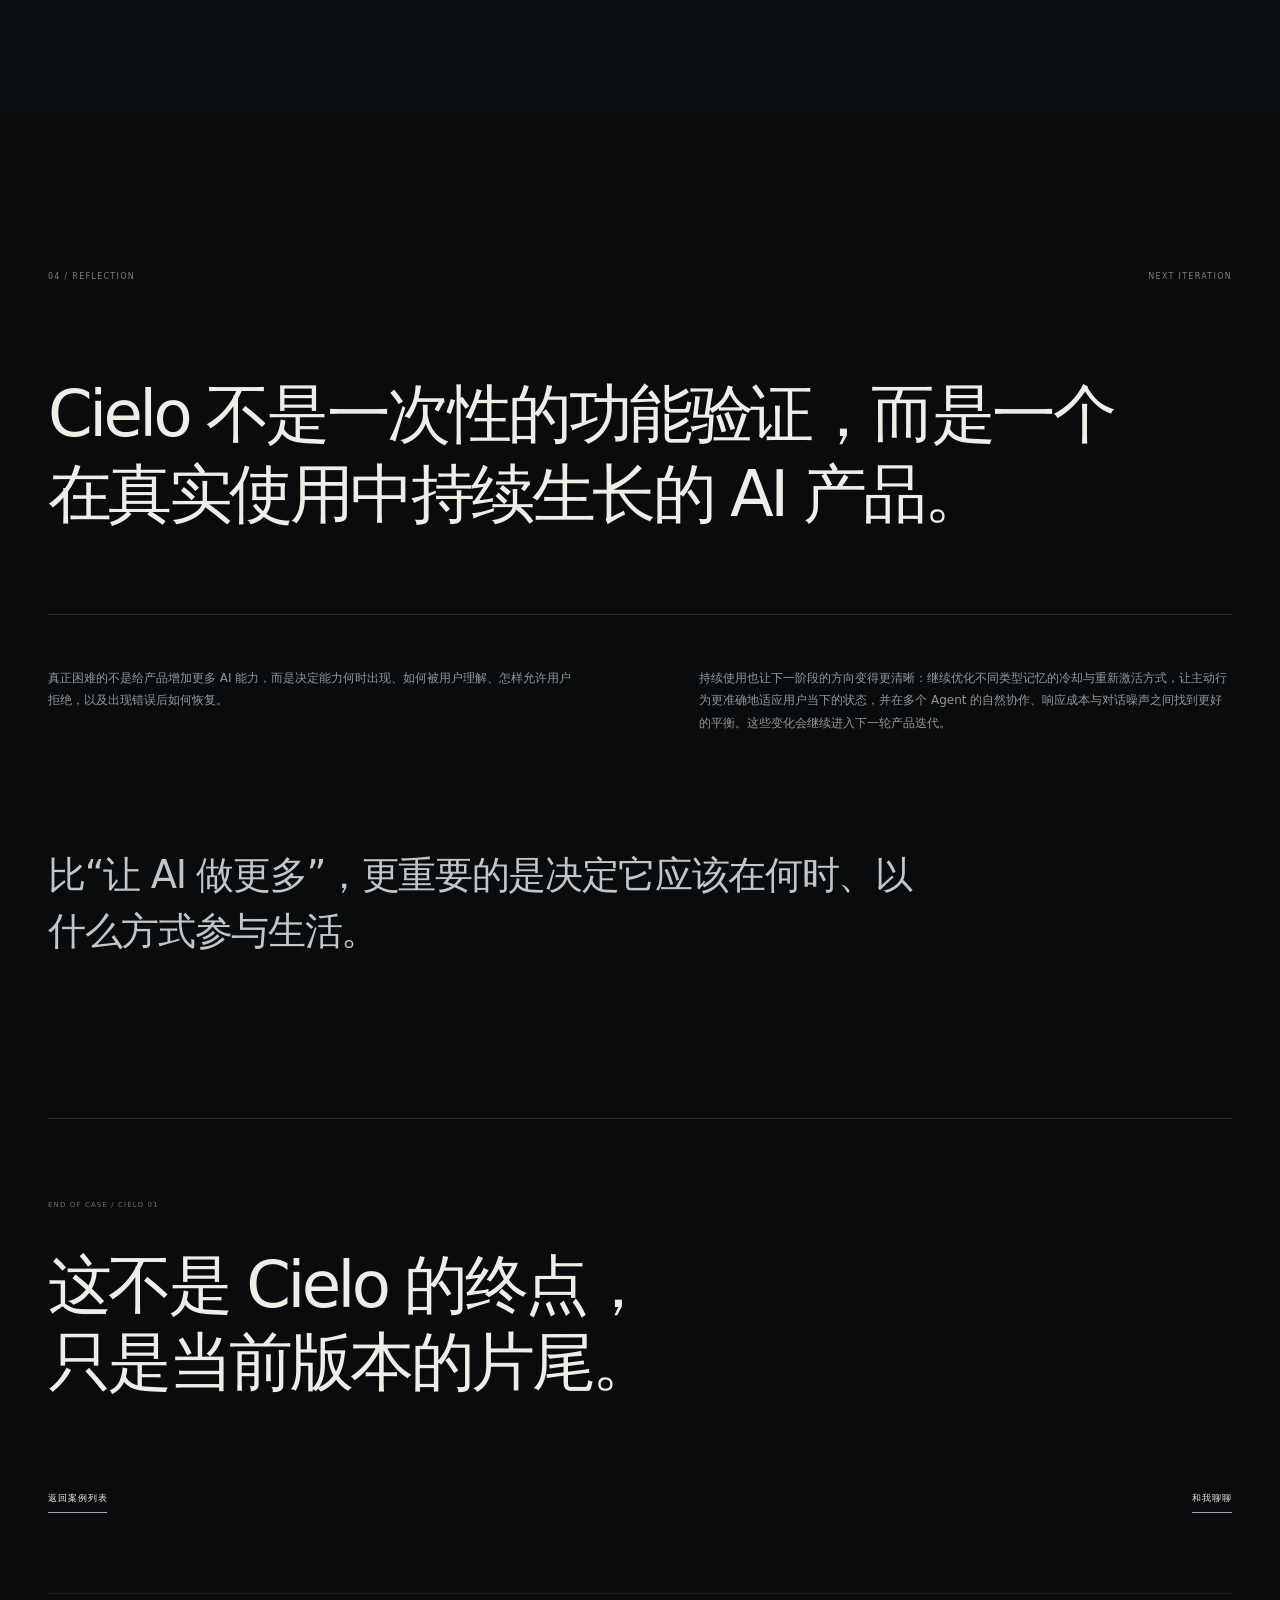
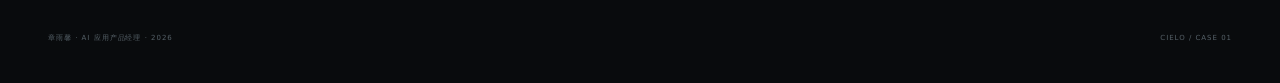
==== commit b166885d: "Add daylight themes and project accents" ====
--- a/cases/cielo.html
+++ b/cases/cielo.html
@@ -7,10 +7,11 @@
   <meta name="theme-color" content="#090b0d">
   <title>Cielo｜章雨馨 AI 产品案例</title>
   <link rel="icon" href="data:image/svg+xml,%3Csvg xmlns='http://www.w3.org/2000/svg' viewBox='0 0 64 64'%3E%3Crect width='64' height='64' rx='16' fill='%23090b0d'/%3E%3Ccircle cx='32' cy='32' r='15' fill='none' stroke='%23a8b5bf' stroke-width='2'/%3E%3Ccircle cx='32' cy='32' r='4' fill='%23a8b5bf'/%3E%3C/svg%3E">
-  <link rel="stylesheet" href="cielo.css">
-  <script src="cielo.js" defer></script>
+  <script>try{document.documentElement.dataset.theme=localStorage.getItem('portfolio-theme')==='day'?'day':'night'}catch{document.documentElement.dataset.theme='night'}</script>
+  <link rel="stylesheet" href="cielo.css"><link rel="stylesheet" href="../theme.css">
+  <script src="cielo.js" defer></script><script src="../theme.js" defer></script>
 </head>
-<body>
+<body class="cielo">
   <a class="skip" href="#content">跳到案例正文</a>
   <div class="grain" aria-hidden="true"></div>
   <div class="page-progress" aria-hidden="true"><i data-progress></i></div>
@@ -18,7 +19,7 @@
   <header class="case-nav" data-nav>
     <a class="back" href="../index.html#work"><span>返回作品集</span><b>章雨馨</b></a>
     <p>CIELO / CASE 01</p>
-    <a class="resume" href="../assets/zhangyuxin-ai-product-manager.pdf" download>下载简历</a>
+    <div class="case-actions"><button class="theme-toggle" type="button" data-theme-toggle aria-label="切换至白天主题"><span data-theme-icon aria-hidden="true">☼</span><small data-theme-label>白昼</small></button><a class="resume" href="../assets/zhangyuxin-ai-product-manager.pdf" download>下载简历</a></div>
   </header>
 
   <main id="content">
--- a/theme.css
+++ b/theme.css
@@ -0,0 +1,92 @@
+/* Shared day / night controls. Night remains the portfolio's default signature. */
+.theme-toggle{display:inline-flex;align-items:center;justify-content:center;gap:8px;min-width:70px;padding:8px 10px;border:1px solid var(--line);background:transparent;color:var(--muted);cursor:pointer;transition:background .3s,color .3s,border-color .3s,transform .3s var(--ease)}
+.theme-toggle span{font-family:Georgia,"Times New Roman",serif;font-size:14px;line-height:1}.theme-toggle small{padding:0;color:inherit;font-size:7px;letter-spacing:.12em}.theme-toggle:hover,.theme-toggle:focus-visible{border-color:var(--accent);color:var(--ink);transform:translateY(-1px);outline:none}.case-actions{justify-self:end;display:flex;align-items:center;gap:10px}.case-actions .resume{justify-self:auto}
+body.cielo{--accent:#aaa2c7;--accent-2:#cbc4df}body.gov{--accent:#b5a071;--accent-rgb:181,160,113}body.saas{--accent:#8fa68f;--accent-rgb:143,166,143}
+html,body,.site-header,.case-nav,.mobile-nav,.hero,.case-hero,.featured,.other-work,.method,.contact,.questions,.chapter,.evidence,.closing{transition:background-color .55s var(--ease),color .55s var(--ease),border-color .55s var(--ease)}
+
+html[data-theme="day"]{color-scheme:light;background:#e7e6e1}
+html[data-theme="day"] body{--bg:#e7e6e1;--surface:#dcddd9;--surface-2:#d3d5d2;--surface-3:#c9ccca;--ink:#191b1d;--muted:#5f6668;--dim:#7b8080;--line:rgba(25,27,29,.19);--line-soft:rgba(25,27,29,.1);background:var(--bg);color:var(--ink)}
+html[data-theme="day"] body.home{--accent:#597486;--accent-2:#456579}
+html[data-theme="day"] body.cielo{--accent:#716a90;--accent-2:#5d567e}
+html[data-theme="day"] body.gov{--accent:#876f43;--accent-rgb:135,111,67}
+html[data-theme="day"] body.saas{--accent:#607760;--accent-rgb:96,119,96}
+html[data-theme="day"] body.pet-home{--accent:#a36f79;--accent-rgb:163,111,121;--bg:#e9e4e2;background:var(--bg)}
+html[data-theme="day"] .grain{opacity:.022;mix-blend-mode:multiply}
+html[data-theme="day"] .site-header.is-scrolled,html[data-theme="day"] .case-nav.is-scrolled,html[data-theme="day"] .pet-home .case-nav.is-scrolled{background:rgba(231,230,225,.84);border-color:var(--line-soft)}
+html[data-theme="day"] .mobile-nav{background:rgba(231,230,225,.98)}
+html[data-theme="day"] .desktop-nav a,html[data-theme="day"] .case-nav .back span,html[data-theme="day"] .case-nav>p{color:#555d60}
+
+/* Homepage: a bright editorial room, with media cards kept as dark frames. */
+html[data-theme="day"] .home .opening{background:#e1e1dc}
+html[data-theme="day"] .home .hero{background:#e4e4df}
+html[data-theme="day"] .home .hero-canvas{opacity:.34;filter:contrast(.72)}
+html[data-theme="day"] .home .hero-vignette{background:radial-gradient(circle at 72% 46%,transparent 0,rgba(231,230,225,.04) 28%,rgba(231,230,225,.73) 78%),linear-gradient(90deg,#e4e4df 0,rgba(228,228,223,.9) 35%,transparent 72%),linear-gradient(0deg,#e4e4df 0,transparent 20%)}
+html[data-theme="day"] .home .featured{background:linear-gradient(#e7e6e1,#dedfdb 55%,#e7e6e1)}
+html[data-theme="day"] .home .other-work{background:#e7e6e1}
+html[data-theme="day"] .home .method{background:#dedfdb}
+html[data-theme="day"] .home .timeline article:hover,html[data-theme="day"] .home .timeline article:focus,html[data-theme="day"] .home .honors li:hover,html[data-theme="day"] .home .honors li:focus,html[data-theme="day"] .home .identity div:hover,html[data-theme="day"] .home .identity div:focus,html[data-theme="day"] .home .archive-proof{background:#d9dbd8}
+html[data-theme="day"] .home .contact{background:#dadbd7}
+html[data-theme="day"] .home .contact-glow{background:radial-gradient(circle,rgba(89,116,134,.15),transparent 66%)}
+html[data-theme="day"] .home .about-copy .about-lead{color:#343a3d!important}
+html[data-theme="day"] .home .hero-intro strong{color:#303639}
+html[data-theme="day"] .home .hero-intro span{color:#596267}
+html[data-theme="day"] .home .featured-copy h2{color:#434a4e}
+html[data-theme="day"] .home .featured-need h3{color:#303639}
+html[data-theme="day"] .home :is(.featured-summary,.featured-role,.featured-need p,.focus-copy){color:#596267}
+html[data-theme="day"] .home :is(.feature-tags span,.feature-facts span){color:#52636d}
+html[data-theme="day"] .home .portrait{background:#17191b}
+html[data-theme="day"] .home .portrait-image{filter:saturate(.72) brightness(.9) contrast(1.02) sepia(.04)}
+
+/* Cielo: pale paper environment with violet mechanisms; only real media stays in a dark screen frame. */
+html[data-theme="day"] .cielo .case-hero{background:radial-gradient(circle at 74% 44%,rgba(113,106,144,.14),transparent 59%),#e7e6e1}
+html[data-theme="day"] .cielo .hero-orbit b{background:#d2cedd;color:#554f72}
+html[data-theme="day"] .cielo .hero-orbit i{background:var(--accent);box-shadow:0 0 30px rgba(113,106,144,.26)}
+html[data-theme="day"] .cielo .questions{background:#dfdfdc}
+html[data-theme="day"] .cielo .question-strip button:hover,html[data-theme="day"] .cielo .question-strip button.is-active{background:#d4d2dc}
+html[data-theme="day"] .cielo :is(.questions-head p,.scene-copy>p:not(:first-child),.scene-copy ul,.overview-grid p,.build-head p,.role-boundary p,.evidence-head p,.reflection-grid p){color:var(--muted)}
+html[data-theme="day"] .cielo .scene-index a.is-active{background:var(--accent);color:#f4f2f6}
+html[data-theme="day"] .cielo .memory-machine button{background:#dedfdb;color:var(--ink)}
+html[data-theme="day"] .cielo .memory-machine button:hover,html[data-theme="day"] .cielo .memory-machine button.is-active{background:#d3d1dc;border-color:var(--accent)}
+html[data-theme="day"] .cielo :is(.memory-machine>p,.agent-stage>p,.trust-stage>p){background:#d9dad7;color:#555e63}
+html[data-theme="day"] .cielo .trigger-orbit b{background:#cbc7d8;color:#4f496a}
+html[data-theme="day"] .cielo .trigger-orbit i{background:#dedfdb;color:#596165}
+html[data-theme="day"] .cielo .decision-gate{background:rgba(220,221,217,.96);box-shadow:0 28px 65px rgba(53,49,61,.13)}
+html[data-theme="day"] .cielo .decision-gate>p b{color:#4d5054}
+html[data-theme="day"] .cielo .decision-gate>div i{background:linear-gradient(90deg,var(--accent) var(--score),#c3c5c2 var(--score))}
+html[data-theme="day"] .cielo .director{background:#cbc7d8;border-color:var(--accent);color:#403b55}
+html[data-theme="day"] .cielo .agent{background:#dedfdb;color:var(--ink)}
+html[data-theme="day"] .cielo .agent:hover,html[data-theme="day"] .cielo .agent.is-active{background:#d2cfdb;border-color:var(--accent)}
+html[data-theme="day"] .cielo .agent i{background:#c5c1d2;color:#4e4966}
+html[data-theme="day"] .cielo .trust-rings i:nth-child(3){background:#c8c4d5}
+html[data-theme="day"] .cielo .trust-stage button{background:#dedfdb;color:var(--ink)}
+html[data-theme="day"] .cielo .trust-stage button:hover,html[data-theme="day"] .cielo .trust-stage button.is-active{background:#d2cfdb;border-color:var(--accent)}
+html[data-theme="day"] .cielo .role-boundary article{background:#dcddd9}
+html[data-theme="day"] .cielo .evidence{background:#dedfdb}
+html[data-theme="day"] .cielo .evidence-card{background:#d6d7d4!important;color:var(--ink)}
+html[data-theme="day"] .cielo .evidence-caption p{color:#586166}
+html[data-theme="day"] .cielo .shot-stage{--ink:#efeee9;--muted:#9ca5aa;color:#efeee9}
+html[data-theme="day"] .cielo .reflection{background:#e2e1dd}
+html[data-theme="day"] .cielo .reflection-statement{color:#41474a}
+
+/* Work cases: common daylight surfaces. Product screenshots and video remain framed in charcoal. */
+html[data-theme="day"] :is(.gov,.saas,.pet-home) .hero{background:radial-gradient(circle at 78% 38%,rgba(var(--accent-rgb),.17),transparent 38%),var(--bg)}
+html[data-theme="day"] :is(.gov,.saas,.pet-home) .hero-lens b{color:rgba(25,27,29,.08)}
+html[data-theme="day"] :is(.gov,.saas,.pet-home) .chapter.dark,html[data-theme="day"] :is(.gov,.saas,.pet-home) .evidence-chapter{background:#dedfdb}
+html[data-theme="day"] :is(.gov,.saas,.pet-home) :is(.eval-flow,.case-sheet,.result-card,.impact-panel,.prototype-card,.matrix,.regression,.state-propagation,.validation-studio,.document-proof,.workstream-nav,.safety-panel,.artifact-card,.implementation-card,.pet-need-grid article,.pet-scene-cinema,.pet-module-reel,.pet-ai-stage,.pet-delivery-board,.pet-proof-strip article,.platform-proof,.award-card){background-color:#dcddd9}
+html[data-theme="day"] :is(.gov,.saas,.pet-home) :is(.track-tabs button,.state-controls button,.validation-tabs button,.safety-controls button,.pet-scene-menu button,.pet-ai-context button,.pet-delivery-steps button):hover,html[data-theme="day"] :is(.gov,.saas,.pet-home) :is(.track-tabs button,.state-controls button,.validation-tabs button,.safety-controls button,.pet-scene-menu button,.pet-ai-context button,.pet-delivery-steps button).is-active{background:rgba(var(--accent-rgb),.13)}
+html[data-theme="day"] :is(.gov,.saas,.pet-home) :is(.eval-steps button,.source-mark,.artifact-cover){background:#d2d4d1}
+html[data-theme="day"] :is(.gov,.saas,.pet-home) :is(.hero-summary,.overview-title p,.chapter-head p,.scope-grid p,.track-output,.impact-output,.reel-output,.material-note,.pet-reflection-lead){color:var(--muted)}
+
+/* Pet Home keeps the warmer daylight stock and dark phone / film frames. */
+html[data-theme="day"] .pet-home :is(.pet-v2-hero,.pet-system-v2,.pet-ai-v2,.pet-delivery-v2){background:radial-gradient(circle at 65% 20%,rgba(var(--accent-rgb),.13),transparent 32%),var(--bg)}
+html[data-theme="day"] .pet-home .pet-home-v2 .chapter.dark{background:#e0dcda}
+html[data-theme="day"] .pet-home .pet-module-reel article.is-active{background:radial-gradient(circle at 35% 48%,rgba(var(--accent-rgb),.15),transparent 48%),#d8d4d2}
+html[data-theme="day"] .pet-home .pet-history-note{background:rgba(var(--accent-rgb),.08);color:#66585c}
+html[data-theme="day"] .pet-home .pet-defense-screen{background:#100e10}
+html[data-theme="day"] .pet-home .pet-defense-film figcaption strong{color:#463d40}
+html[data-theme="day"] .pet-home .pet-profile-core strong{color:#5f474d}
+html[data-theme="day"] .pet-home .pet-profile-core small{color:#6f6064}
+
+@media(max-width:1000px){.desktop-nav .theme-toggle{display:none}.mobile-nav .theme-toggle{margin-top:18px;width:100%;padding:13px}.case-actions{gap:6px}.case-actions .theme-toggle{min-width:40px;padding:8px}.case-actions .theme-toggle small{display:none}}
+@media(max-width:720px){.case-actions .resume{padding-inline:10px}.theme-toggle{min-width:42px}}
+@media(prefers-reduced-motion:reduce){html,body,.site-header,.case-nav,.mobile-nav,.hero,.case-hero,.featured,.other-work,.method,.contact,.questions,.chapter,.evidence,.closing{transition:none}}
